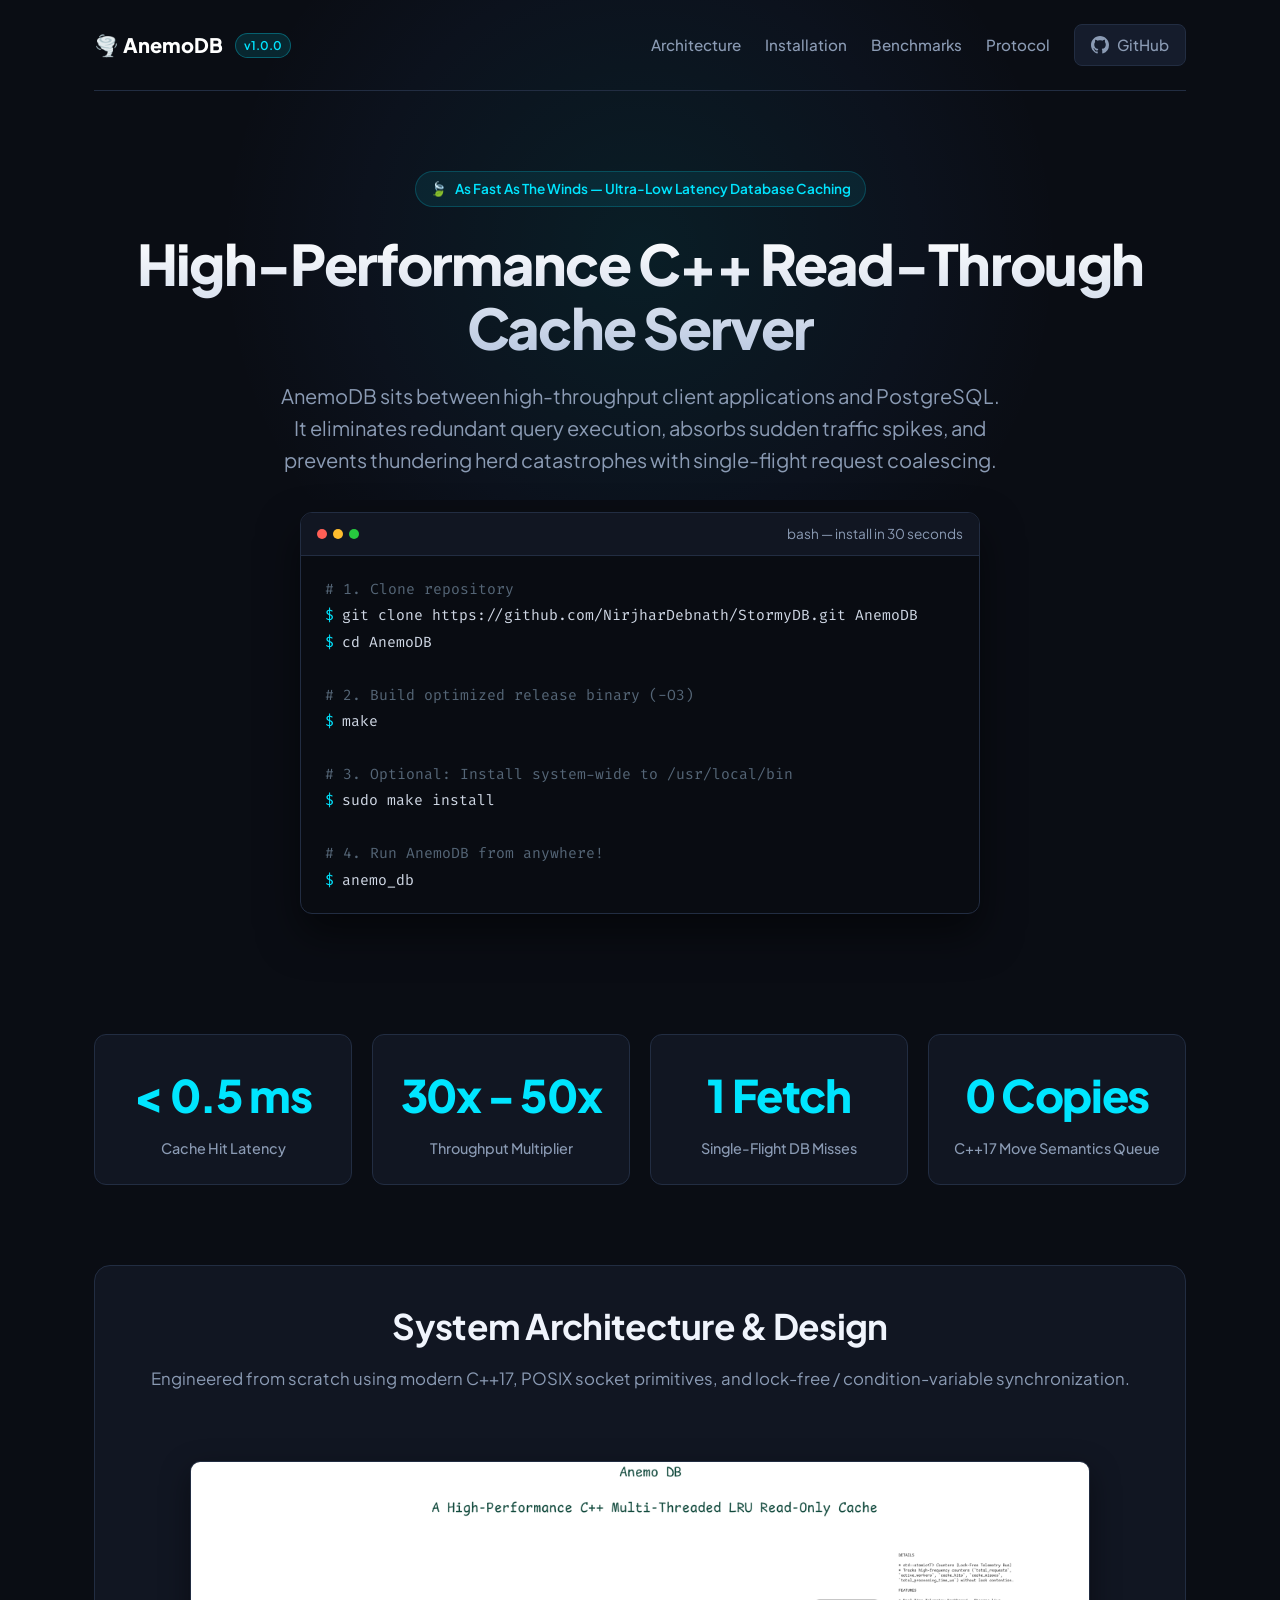
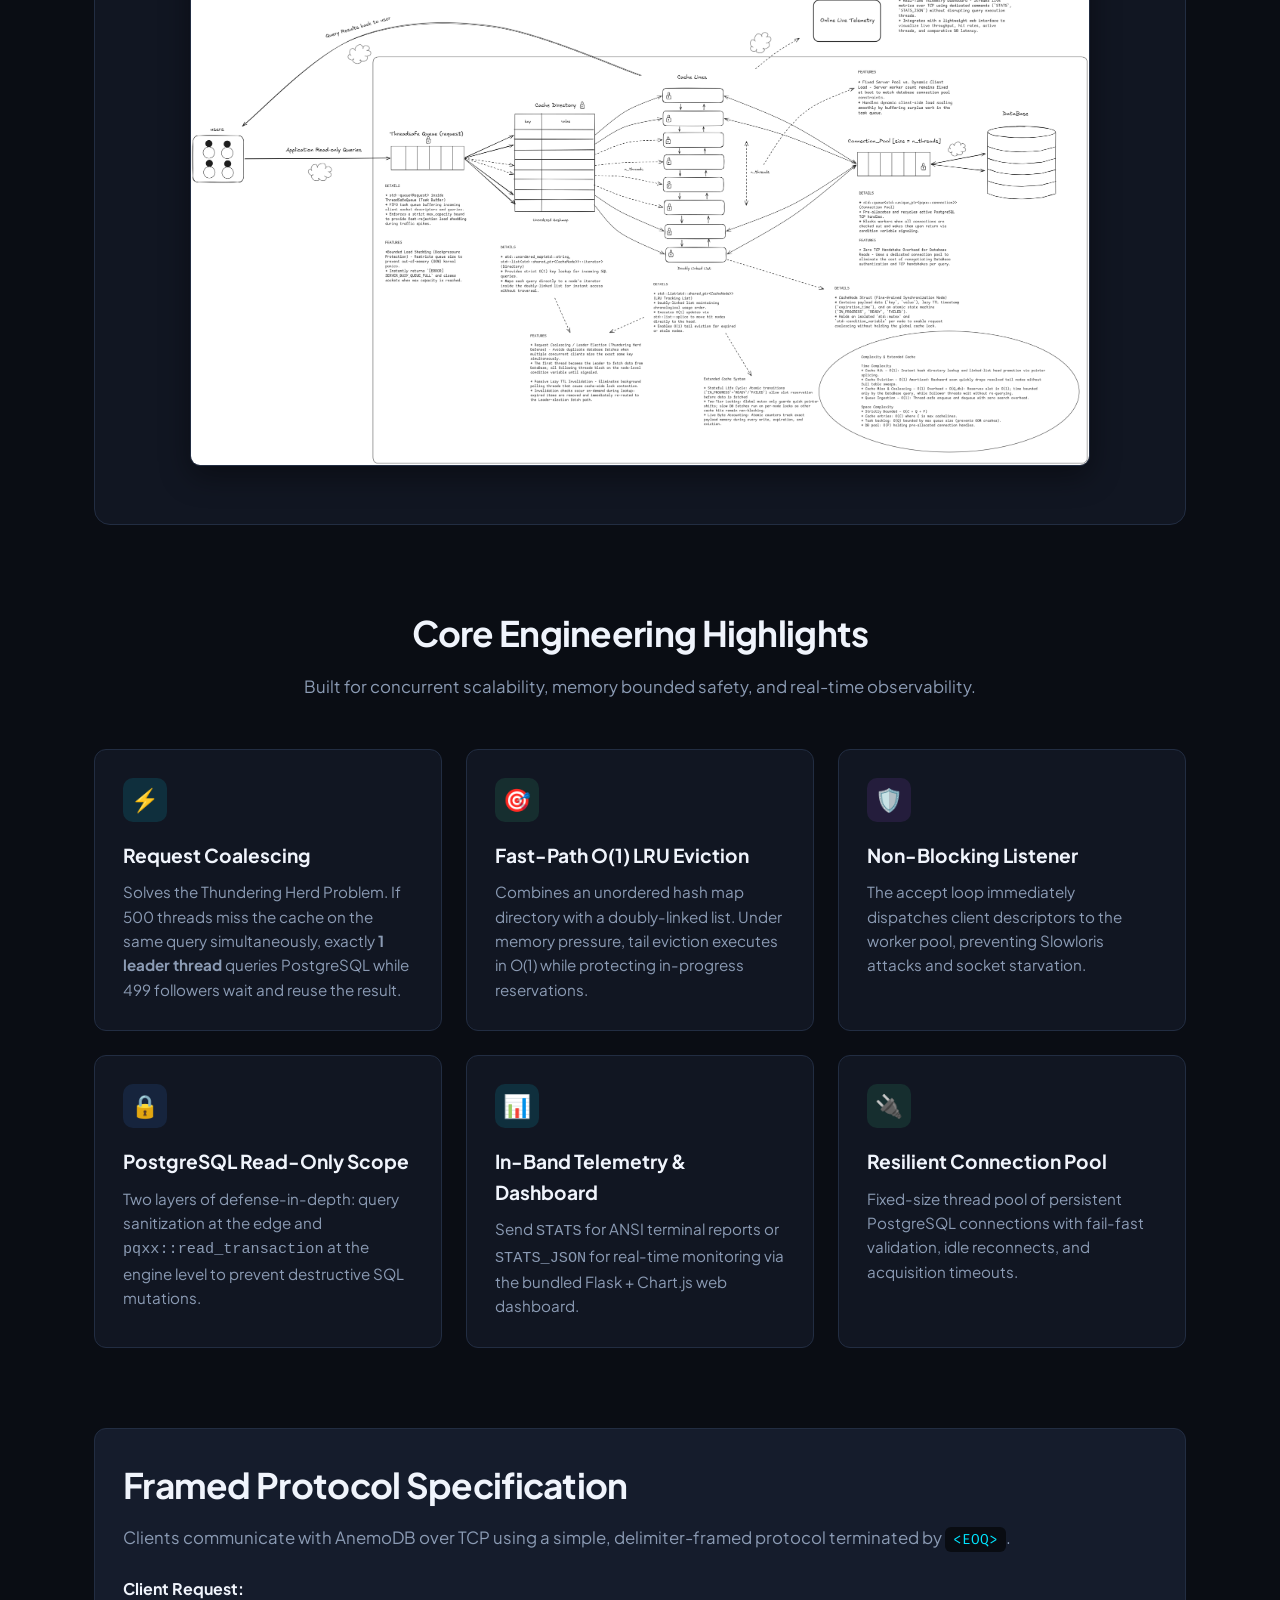
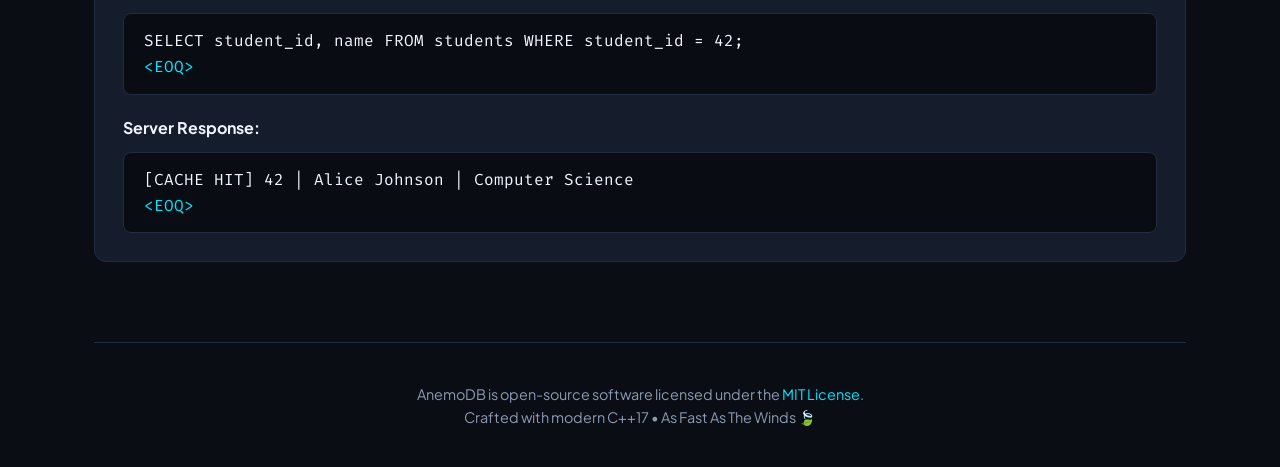
==== docs/index.html @ 26072894 "Add initial documentation for AnemoDB with a complete index.html file" ====
<!DOCTYPE html>
<html lang="en">
<head>
    <meta charset="UTF-8">
    <meta name="viewport" content="width=device-width, initial-scale=1.0">
    <title>AnemoDB • Fast C++ Read-Through Cache Server</title>
    <link rel="icon" href="assets/mondstadt.jpg" type="image/jpeg">
    <link rel="preconnect" href="https://fonts.googleapis.com">
    <link rel="preconnect" href="https://fonts.gstatic.com" crossorigin>
    <link href="https://fonts.googleapis.com/css2?family=Fira+Code:wght@400;600&family=Plus+Jakarta+Sans:wght@400;500;600;700;800&display=swap" rel="stylesheet">
    <style>
        :root {
            --bg-primary: #0a0d14;
            --bg-secondary: #111622;
            --bg-card: #151c2c;
            --border: #222d42;
            --border-hover: #334466;
            --text-main: #f0f4fc;
            --text-muted: #8b9bb4;
            --accent-cyan: #00e5ff;
            --accent-blue: #3d8bfd;
            --accent-green: #39d98a;
            --accent-purple: #a855f7;
            --code-bg: #090c12;
        }

        * {
            margin: 0;
            padding: 0;
            box-sizing: border-box;
        }

        body {
            font-family: 'Plus Jakarta Sans', -apple-system, BlinkMacSystemFont, sans-serif;
            background-color: var(--bg-primary);
            color: var(--text-main);
            line-height: 1.6;
            overflow-x: hidden;
        }

        /* Ambient Glow Background */
        .ambient-glow {
            position: absolute;
            top: 0;
            left: 50%;
            transform: translateX(-50%);
            width: 1000px;
            height: 500px;
            background: radial-gradient(circle, rgba(0, 229, 255, 0.08) 0%, rgba(61, 139, 253, 0.04) 50%, transparent 75%);
            z-index: 0;
            pointer-events: none;
        }

        .container {
            max-width: 1140px;
            margin: 0 auto;
            padding: 0 24px;
            position: relative;
            z-index: 1;
        }

        /* Navigation */
        nav {
            display: flex;
            align-items: center;
            justify-content: space-between;
            padding: 24px 0;
            border-bottom: 1px solid var(--border);
        }

        .logo {
            display: flex;
            align-items: center;
            gap: 12px;
            font-weight: 800;
            font-size: 1.25rem;
            color: #ffffff;
            text-decoration: none;
        }

        .logo-badge {
            font-size: 0.75rem;
            background: rgba(0, 229, 255, 0.12);
            color: var(--accent-cyan);
            border: 1px solid rgba(0, 229, 255, 0.3);
            padding: 2px 8px;
            border-radius: 999px;
            font-weight: 600;
        }

        .nav-links {
            display: flex;
            gap: 24px;
            align-items: center;
        }

        .nav-links a {
            color: var(--text-muted);
            text-decoration: none;
            font-size: 0.95rem;
            font-weight: 500;
            transition: color 0.2s;
        }

        .nav-links a:hover {
            color: var(--text-main);
        }

        .btn-gh {
            display: inline-flex;
            align-items: center;
            gap: 8px;
            background: var(--bg-card);
            color: #ffffff;
            border: 1px solid var(--border);
            padding: 8px 16px;
            border-radius: 8px;
            font-size: 0.9rem;
            font-weight: 600;
            text-decoration: none;
            transition: all 0.2s;
        }

        .btn-gh:hover {
            border-color: var(--accent-cyan);
            background: var(--bg-secondary);
        }

        /* Hero Section */
        .hero {
            padding: 80px 0 60px;
            text-align: center;
        }

        .tagline {
            display: inline-flex;
            align-items: center;
            gap: 8px;
            background: rgba(0, 229, 255, 0.08);
            border: 1px solid rgba(0, 229, 255, 0.2);
            color: var(--accent-cyan);
            padding: 6px 14px;
            border-radius: 999px;
            font-size: 0.85rem;
            font-weight: 600;
            margin-bottom: 24px;
        }

        .hero h1 {
            font-size: 3.5rem;
            font-weight: 800;
            letter-spacing: -0.03em;
            line-height: 1.15;
            margin-bottom: 20px;
            background: linear-gradient(180deg, #ffffff 0%, #b8c7e0 100%);
            -webkit-background-clip: text;
            -webkit-text-fill-color: transparent;
        }

        .hero p {
            font-size: 1.25rem;
            color: var(--text-muted);
            max-width: 720px;
            margin: 0 auto 36px;
        }

        /* Quick Install Terminal Box */
        .install-box {
            max-width: 680px;
            margin: 0 auto 60px;
            background: var(--code-bg);
            border: 1px solid var(--border);
            border-radius: 12px;
            overflow: hidden;
            text-align: left;
            box-shadow: 0 20px 40px rgba(0, 0, 0, 0.5);
        }

        .install-header {
            display: flex;
            align-items: center;
            justify-content: space-between;
            background: var(--bg-secondary);
            padding: 10px 16px;
            border-bottom: 1px solid var(--border);
            font-size: 0.85rem;
            color: var(--text-muted);
        }

        .window-dots {
            display: flex;
            gap: 6px;
        }

        .window-dot {
            width: 10px;
            height: 10px;
            border-radius: 50%;
        }

        .dot-red { background: #ff5f56; }
        .dot-yellow { background: #ffbd2e; }
        .dot-green { background: #27c93f; }

        .install-code {
            padding: 20px 24px;
            font-family: 'Fira Code', monospace;
            font-size: 0.92rem;
            line-height: 1.8;
            color: #d1d9e6;
        }

        .install-code .prompt {
            color: var(--accent-cyan);
            user-select: none;
            margin-right: 8px;
        }

        .install-code .comment {
            color: #556677;
            user-select: none;
        }

        /* Features Section */
        .section-title {
            text-align: center;
            margin-bottom: 48px;
        }

        .section-title h2 {
            font-size: 2.2rem;
            font-weight: 700;
            letter-spacing: -0.02em;
            margin-bottom: 12px;
        }

        .section-title p {
            color: var(--text-muted);
            font-size: 1.05rem;
        }

        .features-grid {
            display: grid;
            grid-template-columns: repeat(auto-fit, minmax(320px, 1fr));
            gap: 24px;
            margin-bottom: 80px;
        }

        .feature-card {
            background: var(--bg-secondary);
            border: 1px solid var(--border);
            border-radius: 12px;
            padding: 28px;
            transition: all 0.25s ease;
        }

        .feature-card:hover {
            border-color: var(--border-hover);
            transform: translateY(-3px);
            box-shadow: 0 12px 24px rgba(0, 0, 0, 0.3);
        }

        .feature-icon {
            width: 44px;
            height: 44px;
            border-radius: 10px;
            display: flex;
            align-items: center;
            justify-content: center;
            font-size: 1.4rem;
            margin-bottom: 18px;
        }

        .icon-cyan { background: rgba(0, 229, 255, 0.12); color: var(--accent-cyan); }
        .icon-green { background: rgba(57, 217, 138, 0.12); color: var(--accent-green); }
        .icon-purple { background: rgba(168, 85, 247, 0.12); color: var(--accent-purple); }
        .icon-blue { background: rgba(61, 139, 253, 0.12); color: var(--accent-blue); }

        .feature-card h3 {
            font-size: 1.2rem;
            font-weight: 700;
            margin-bottom: 10px;
        }

        .feature-card p {
            color: var(--text-muted);
            font-size: 0.95rem;
            line-height: 1.6;
        }

        /* Architecture Section */
        .architecture-box {
            background: var(--bg-secondary);
            border: 1px solid var(--border);
            border-radius: 16px;
            padding: 32px;
            margin-bottom: 80px;
            text-align: center;
        }

        .arch-img {
            width: 100%;
            max-width: 900px;
            border-radius: 10px;
            border: 1px solid var(--border);
            margin: 20px 0;
            box-shadow: 0 10px 30px rgba(0,0,0,0.4);
        }

        /* Benchmark Stats */
        .benchmark-grid {
            display: grid;
            grid-template-columns: repeat(auto-fit, minmax(240px, 1fr));
            gap: 20px;
            margin-bottom: 80px;
        }

        .stat-card {
            background: var(--bg-secondary);
            border: 1px solid var(--border);
            border-radius: 12px;
            padding: 24px;
            text-align: center;
        }

        .stat-value {
            font-size: 2.8rem;
            font-weight: 800;
            color: var(--accent-cyan);
            margin-bottom: 6px;
            letter-spacing: -0.03em;
        }

        .stat-label {
            color: var(--text-muted);
            font-size: 0.9rem;
            font-weight: 500;
        }

        /* Protocol Box */
        .protocol-box {
            background: var(--bg-card);
            border: 1px solid var(--border);
            border-radius: 12px;
            padding: 28px;
            margin-bottom: 80px;
        }

        .code-inline {
            font-family: 'Fira Code', monospace;
            background: var(--code-bg);
            padding: 3px 8px;
            border-radius: 6px;
            color: var(--accent-cyan);
            font-size: 0.9rem;
        }

        /* Footer */
        footer {
            border-top: 1px solid var(--border);
            padding: 40px 0;
            text-align: center;
            color: var(--text-muted);
            font-size: 0.9rem;
        }

        footer a {
            color: var(--accent-cyan);
            text-decoration: none;
        }
    </style>
</head>
<body>
    <div class="ambient-glow"></div>

    <div class="container">
        <!-- Navigation -->
        <nav>
            <a href="#" class="logo">
                🌪️ AnemoDB
                <span class="logo-badge">v1.0.0</span>
            </a>
            <div class="nav-links">
                <a href="#features">Architecture</a>
                <a href="#install">Installation</a>
                <a href="#benchmarks">Benchmarks</a>
                <a href="#protocol">Protocol</a>
                <a href="https://github.com/NirjharDebnath/StormyDB" target="_blank" class="btn-gh">
                    <svg height="18" width="18" viewBox="0 0 16 16" fill="currentColor">
                        <path d="M8 0C3.58 0 0 3.58 0 8c0 3.54 2.29 6.53 5.47 7.59.4.07.55-.17.55-.38 0-.19-.01-.82-.01-1.49-2.01.37-2.53-.49-2.69-.94-.09-.23-.48-.94-.82-1.13-.28-.15-.68-.52-.01-.53.63-.01 1.08.58 1.23.82.72 1.21 1.87.87 2.33.66.07-.52.28-.87.51-1.07-1.78-.2-3.64-.89-3.64-3.95 0-.87.31-1.59.82-2.15-.08-.2-.36-1.02.08-2.12 0 0 .67-.21 2.2.82.64-.18 1.32-.27 2-.27.68 0 1.36.09 2 .27 1.53-1.04 2.2-.82 2.2-.82.44 1.1.16 1.92.08 2.12.51.56.82 1.27.82 2.15 0 3.07-1.87 3.75-3.65 3.95.29.25.54.73.54 1.48 0 1.07-.01 1.93-.01 2.2 0 .21.15.46.55.38A8.013 8.013 0 0016 8c0-4.42-3.58-8-8-8z"/>
                    </svg>
                    GitHub
                </a>
            </div>
        </nav>

        <!-- Hero Section -->
        <section class="hero">
            <div class="tagline">
                <span>🍃</span> As Fast As The Winds — Ultra-Low Latency Database Caching
            </div>
            <h1>High-Performance C++ Read-Through Cache Server</h1>
            <p>
                AnemoDB sits between high-throughput client applications and PostgreSQL. It eliminates redundant query execution, absorbs sudden traffic spikes, and prevents thundering herd catastrophes with single-flight request coalescing.
            </p>

            <!-- Install Terminal -->
            <div class="install-box" id="install">
                <div class="install-header">
                    <div class="window-dots">
                        <div class="window-dot dot-red"></div>
                        <div class="window-dot dot-yellow"></div>
                        <div class="window-dot dot-green"></div>
                    </div>
                    <span>bash — install in 30 seconds</span>
                </div>
                <div class="install-code">
                    <span class="comment"># 1. Clone repository</span><br>
                    <span class="prompt">$</span>git clone https://github.com/NirjharDebnath/StormyDB.git AnemoDB<br>
                    <span class="prompt">$</span>cd AnemoDB<br><br>
                    <span class="comment"># 2. Build optimized release binary (-O3)</span><br>
                    <span class="prompt">$</span>make<br><br>
                    <span class="comment"># 3. Optional: Install system-wide to /usr/local/bin</span><br>
                    <span class="prompt">$</span>sudo make install<br><br>
                    <span class="comment"># 4. Run AnemoDB from anywhere!</span><br>
                    <span class="prompt">$</span>anemo_db
                </div>
            </div>
        </section>

        <!-- Key Metrics -->
        <div class="benchmark-grid" id="benchmarks">
            <div class="stat-card">
                <div class="stat-value">&lt; 0.5 ms</div>
                <div class="stat-label">Cache Hit Latency</div>
            </div>
            <div class="stat-card">
                <div class="stat-value">30x - 50x</div>
                <div class="stat-label">Throughput Multiplier</div>
            </div>
            <div class="stat-card">
                <div class="stat-value">1 Fetch</div>
                <div class="stat-label">Single-Flight DB Misses</div>
            </div>
            <div class="stat-card">
                <div class="stat-value">0 Copies</div>
                <div class="stat-label">C++17 Move Semantics Queue</div>
            </div>
        </div>

        <!-- System Architecture -->
        <section class="architecture-box" id="features">
            <div class="section-title">
                <h2>System Architecture & Design</h2>
                <p>Engineered from scratch using modern C++17, POSIX socket primitives, and lock-free / condition-variable synchronization.</p>
            </div>
            <img src="assets/Anemo-system-design-light.png" alt="Anemo DB Architecture" class="arch-img">
        </section>

        <!-- Features Grid -->
        <div class="section-title">
            <h2>Core Engineering Highlights</h2>
            <p>Built for concurrent scalability, memory bounded safety, and real-time observability.</p>
        </div>

        <div class="features-grid">
            <div class="feature-card">
                <div class="feature-icon icon-cyan">⚡</div>
                <h3>Request Coalescing</h3>
                <p>Solves the Thundering Herd Problem. If 500 threads miss the cache on the same query simultaneously, exactly <strong>1 leader thread</strong> queries PostgreSQL while 499 followers wait and reuse the result.</p>
            </div>

            <div class="feature-card">
                <div class="feature-icon icon-green">🎯</div>
                <h3>Fast-Path O(1) LRU Eviction</h3>
                <p>Combines an unordered hash map directory with a doubly-linked list. Under memory pressure, tail eviction executes in O(1) while protecting in-progress reservations.</p>
            </div>

            <div class="feature-card">
                <div class="feature-icon icon-purple">🛡️</div>
                <h3>Non-Blocking Listener</h3>
                <p>The accept loop immediately dispatches client descriptors to the worker pool, preventing Slowloris attacks and socket starvation.</p>
            </div>

            <div class="feature-card">
                <div class="feature-icon icon-blue">🔒</div>
                <h3>PostgreSQL Read-Only Scope</h3>
                <p>Two layers of defense-in-depth: query sanitization at the edge and <code>pqxx::read_transaction</code> at the engine level to prevent destructive SQL mutations.</p>
            </div>

            <div class="feature-card">
                <div class="feature-icon icon-cyan">📊</div>
                <h3>In-Band Telemetry & Dashboard</h3>
                <p>Send <code>STATS</code> for ANSI terminal reports or <code>STATS_JSON</code> for real-time monitoring via the bundled Flask + Chart.js web dashboard.</p>
            </div>

            <div class="feature-card">
                <div class="feature-icon icon-green">🔌</div>
                <h3>Resilient Connection Pool</h3>
                <p>Fixed-size thread pool of persistent PostgreSQL connections with fail-fast validation, idle reconnects, and acquisition timeouts.</p>
            </div>
        </div>

        <!-- Protocol Specification -->
        <section class="protocol-box" id="protocol">
            <div class="section-title" style="margin-bottom: 24px; text-align: left;">
                <h2>Framed Protocol Specification</h2>
                <p>Clients communicate with AnemoDB over TCP using a simple, delimiter-framed protocol terminated by <span class="code-inline">&lt;EOQ&gt;</span>.</p>
            </div>
            
            <p style="margin-bottom: 12px;"><strong>Client Request:</strong></p>
            <div style="background: var(--code-bg); padding: 14px 20px; border-radius: 8px; font-family: 'Fira Code', monospace; margin-bottom: 20px; border: 1px solid var(--border);">
                SELECT student_id, name FROM students WHERE student_id = 42;<br>
                <span style="color: var(--accent-cyan);">&lt;EOQ&gt;</span>
            </div>

            <p style="margin-bottom: 12px;"><strong>Server Response:</strong></p>
            <div style="background: var(--code-bg); padding: 14px 20px; border-radius: 8px; font-family: 'Fira Code', monospace; border: 1px solid var(--border);">
                [CACHE HIT] 42 | Alice Johnson | Computer Science<br>
                <span style="color: var(--accent-cyan);">&lt;EOQ&gt;</span>
            </div>
        </section>

        <!-- Footer -->
        <footer>
            <p>
                AnemoDB is open-source software licensed under the <a href="https://github.com/NirjharDebnath/StormyDB/blob/main/LICENSE">MIT License</a>.<br>
                Crafted with modern C++17 • As Fast As The Winds 🍃
            </p>
        </footer>
    </div>
</body>
</html>
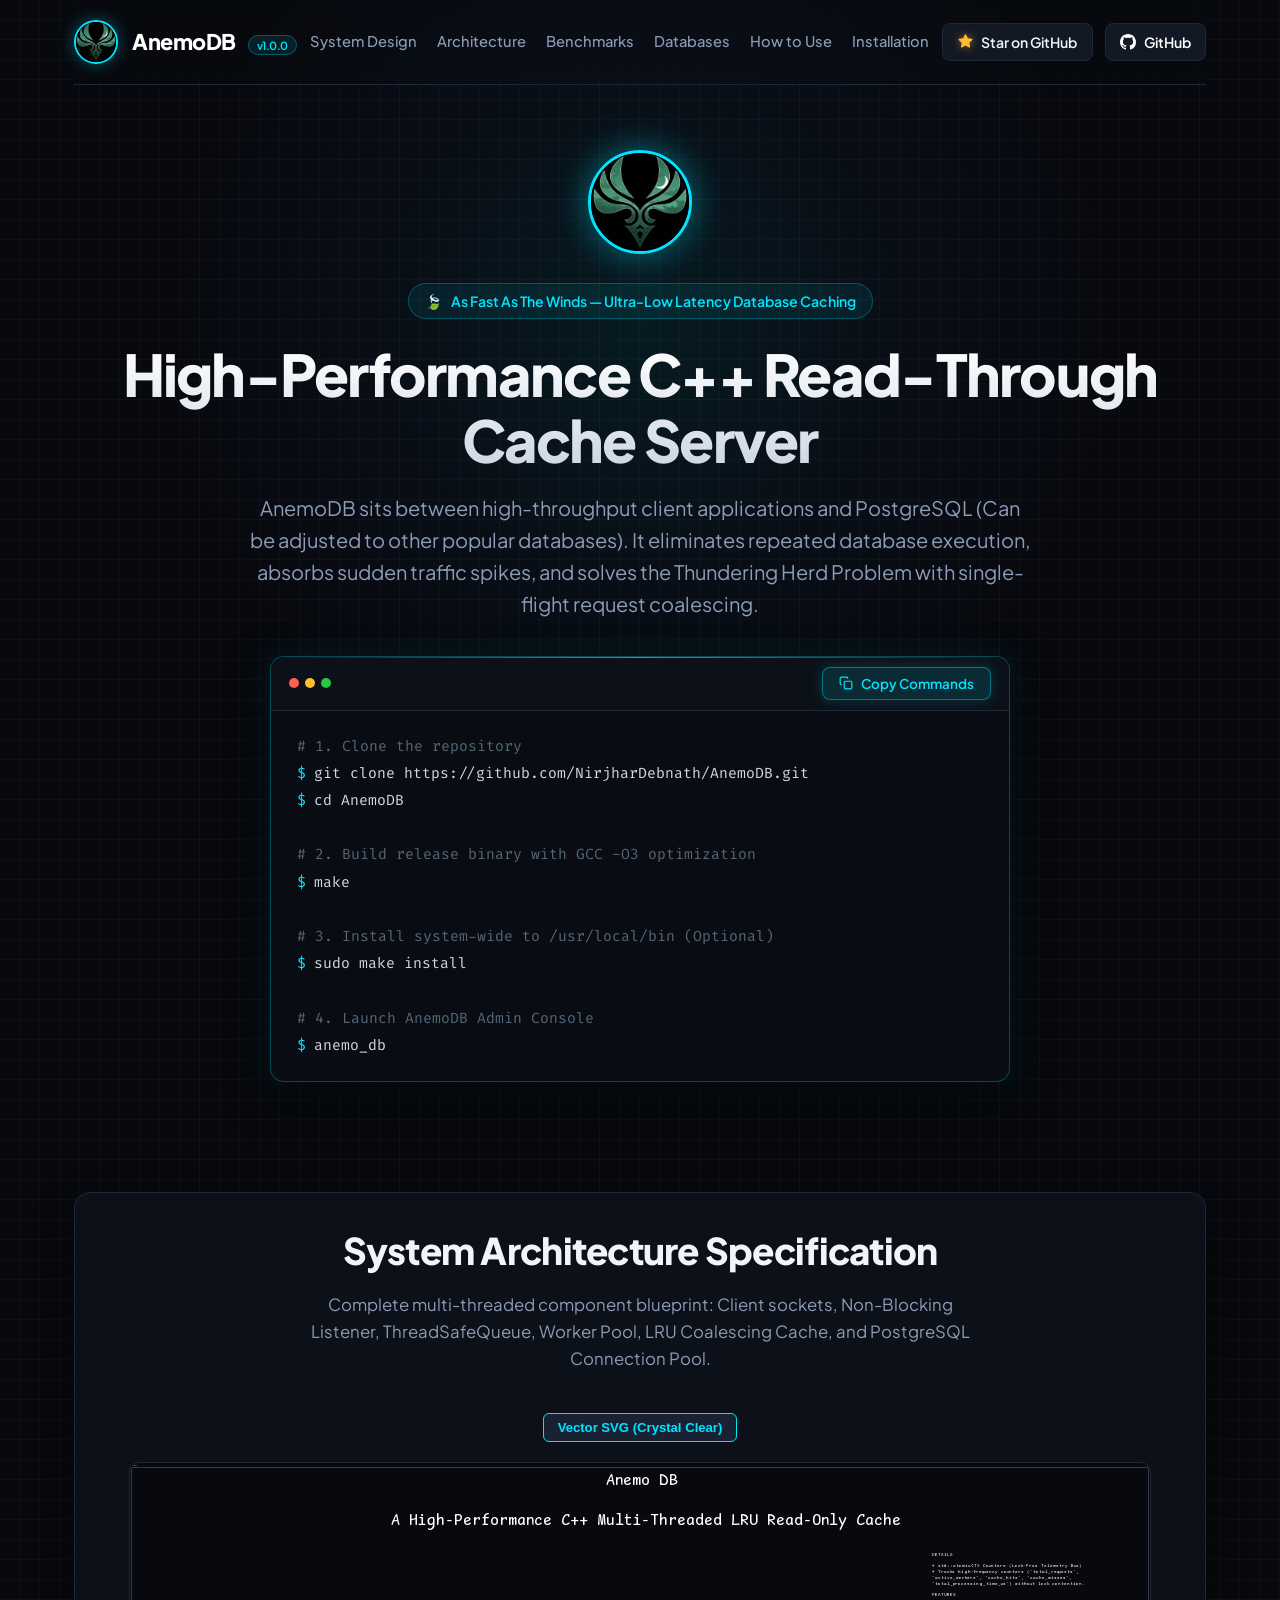
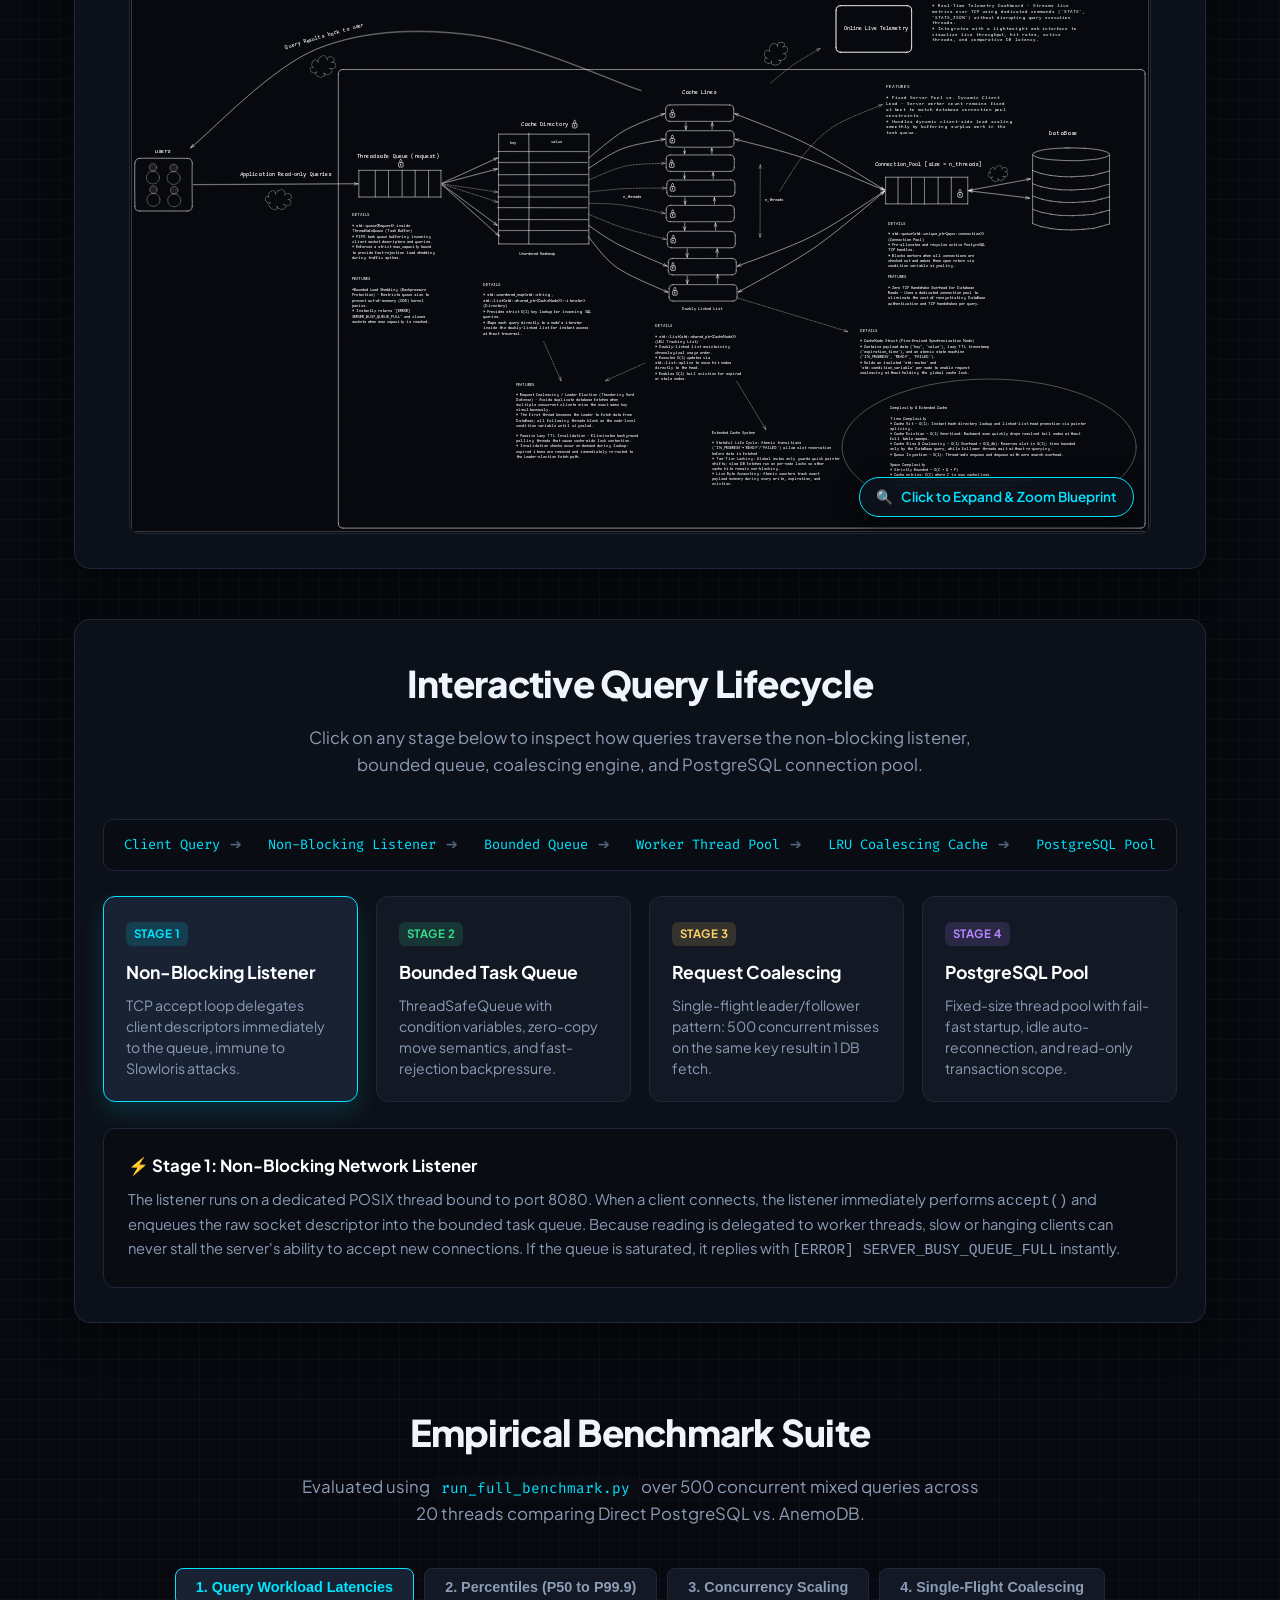
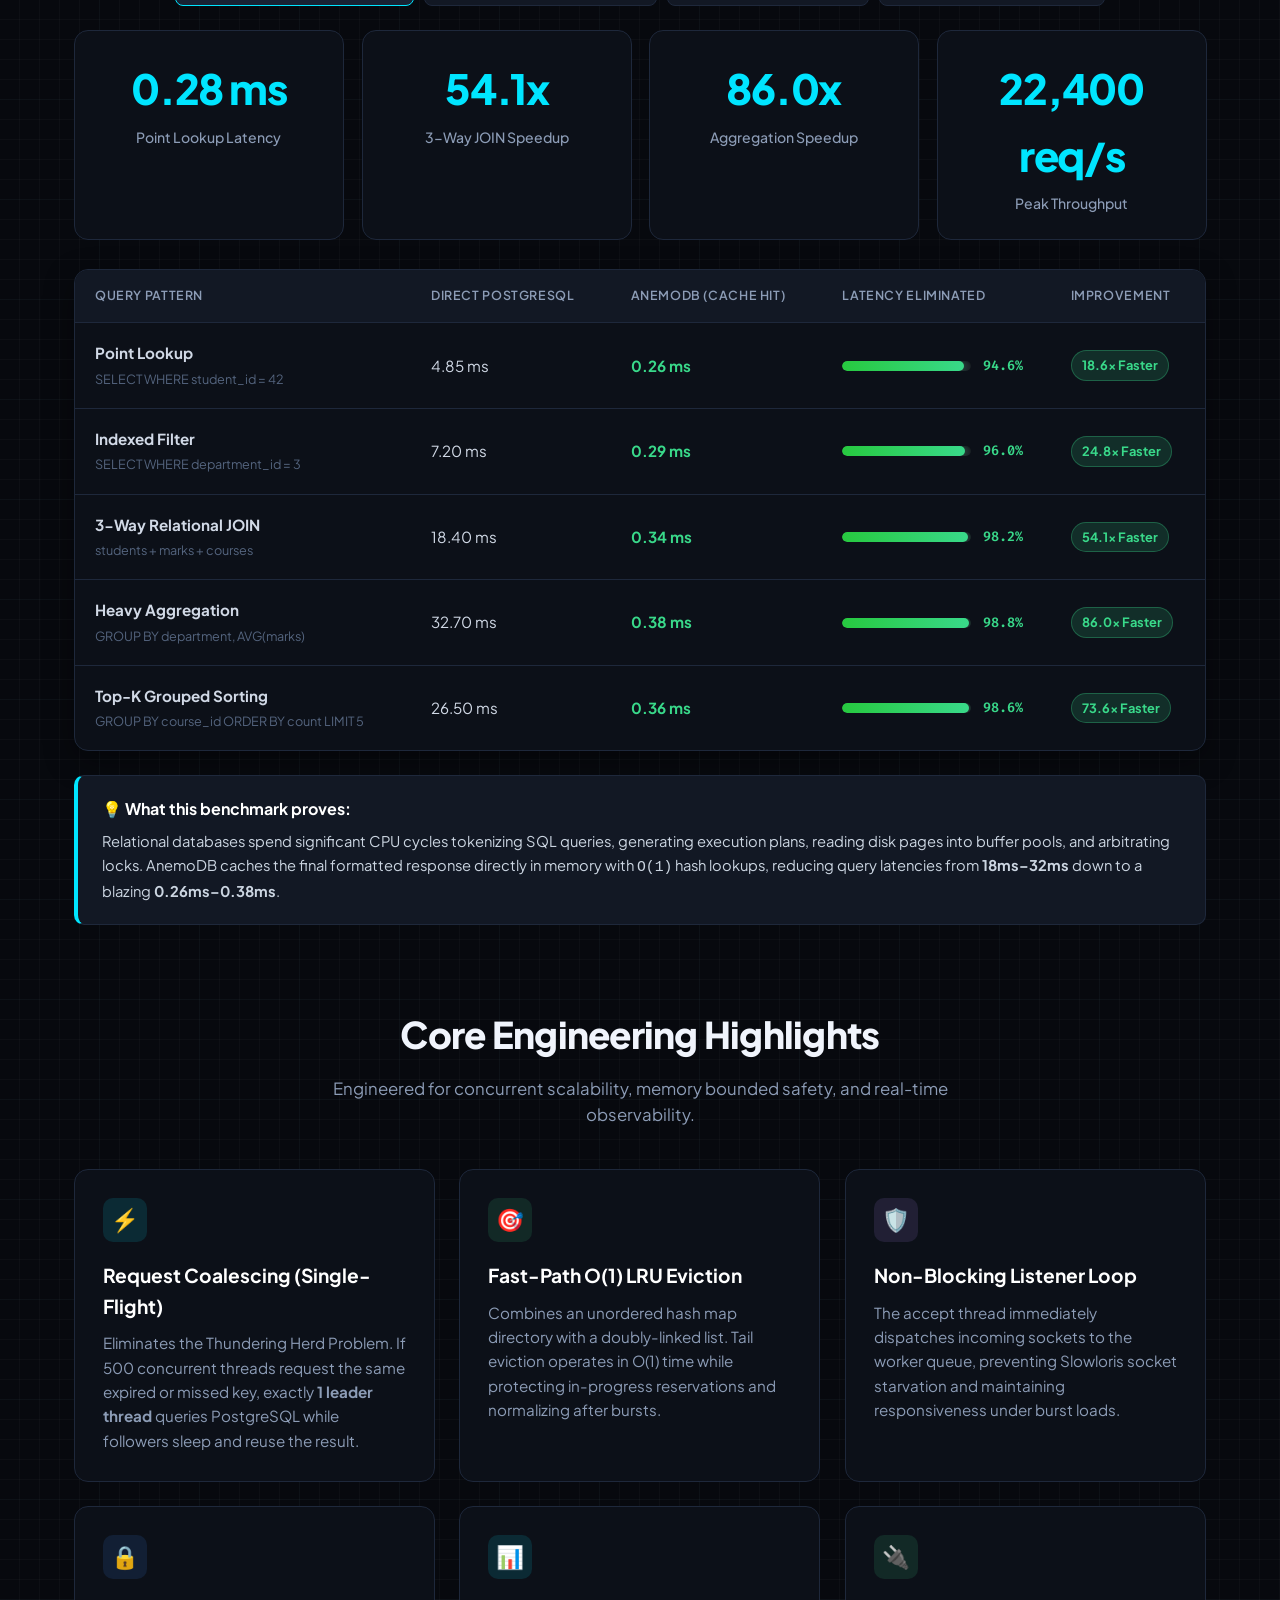
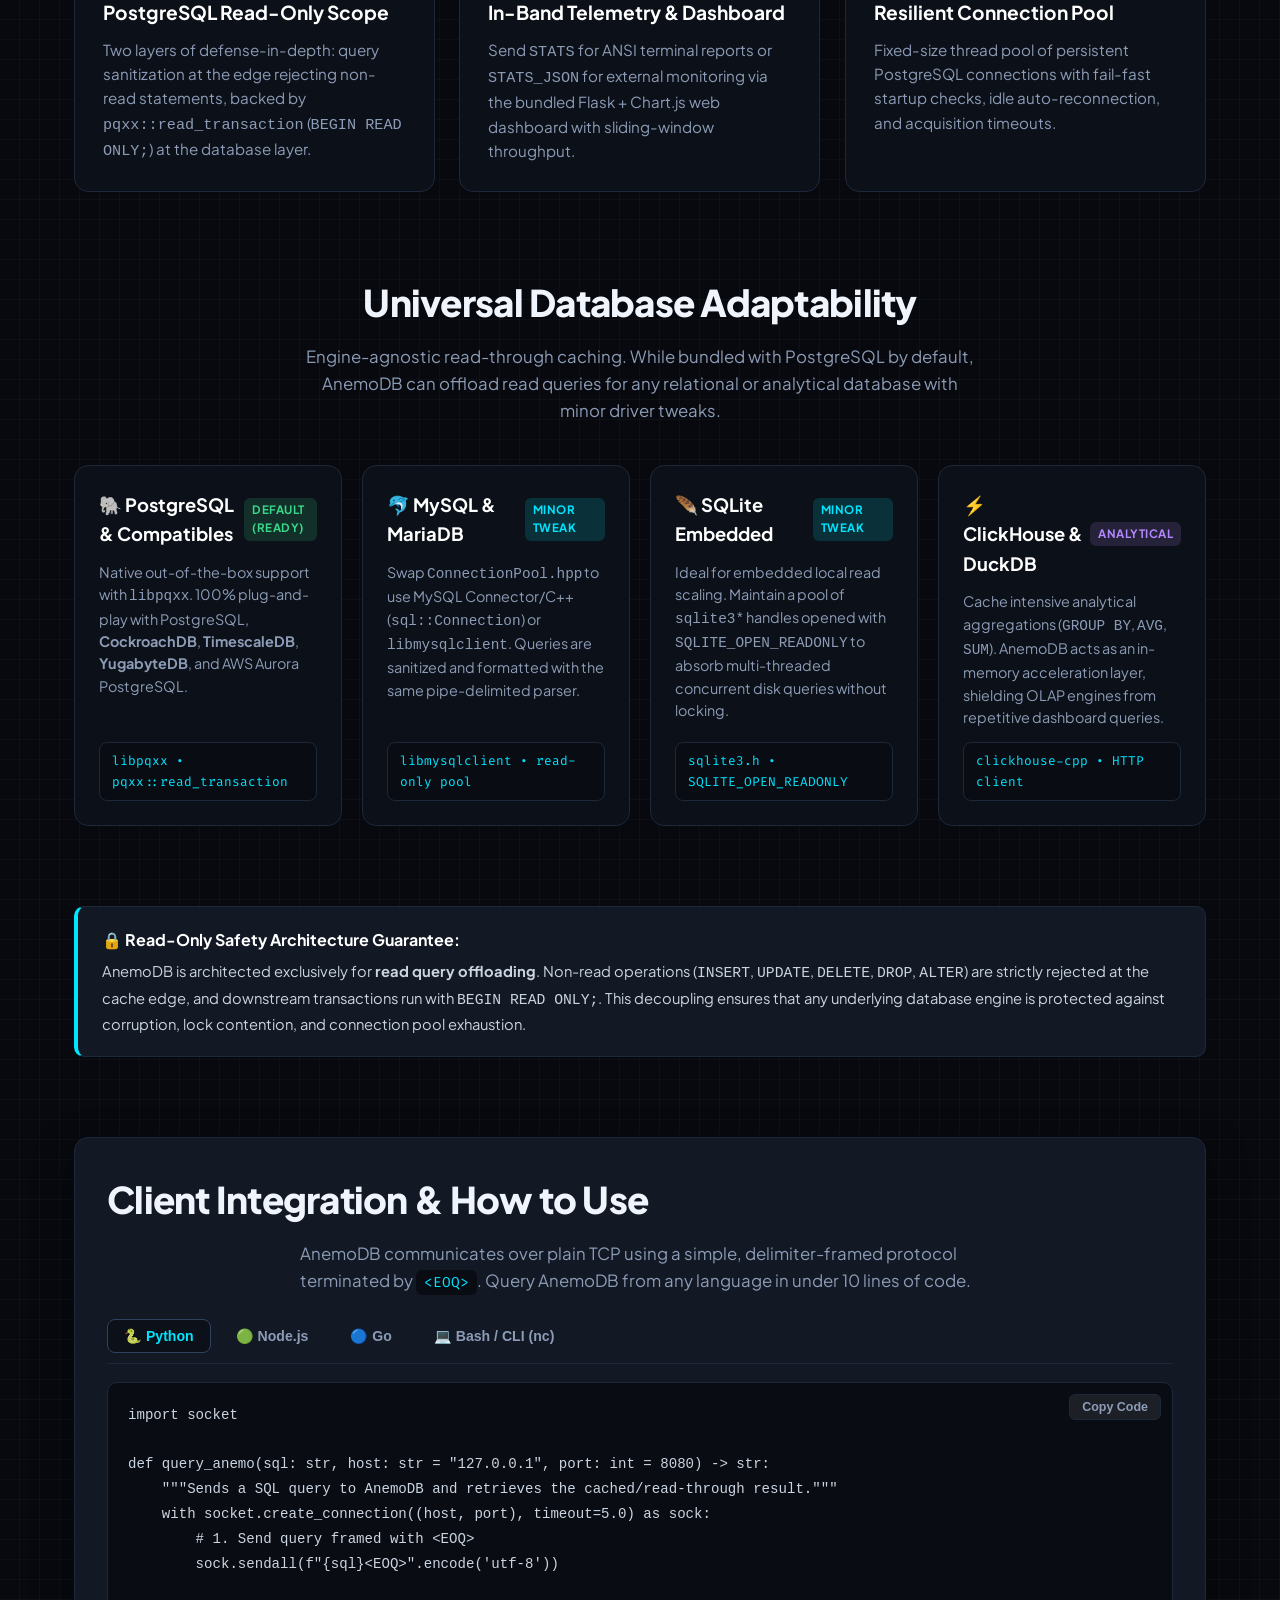
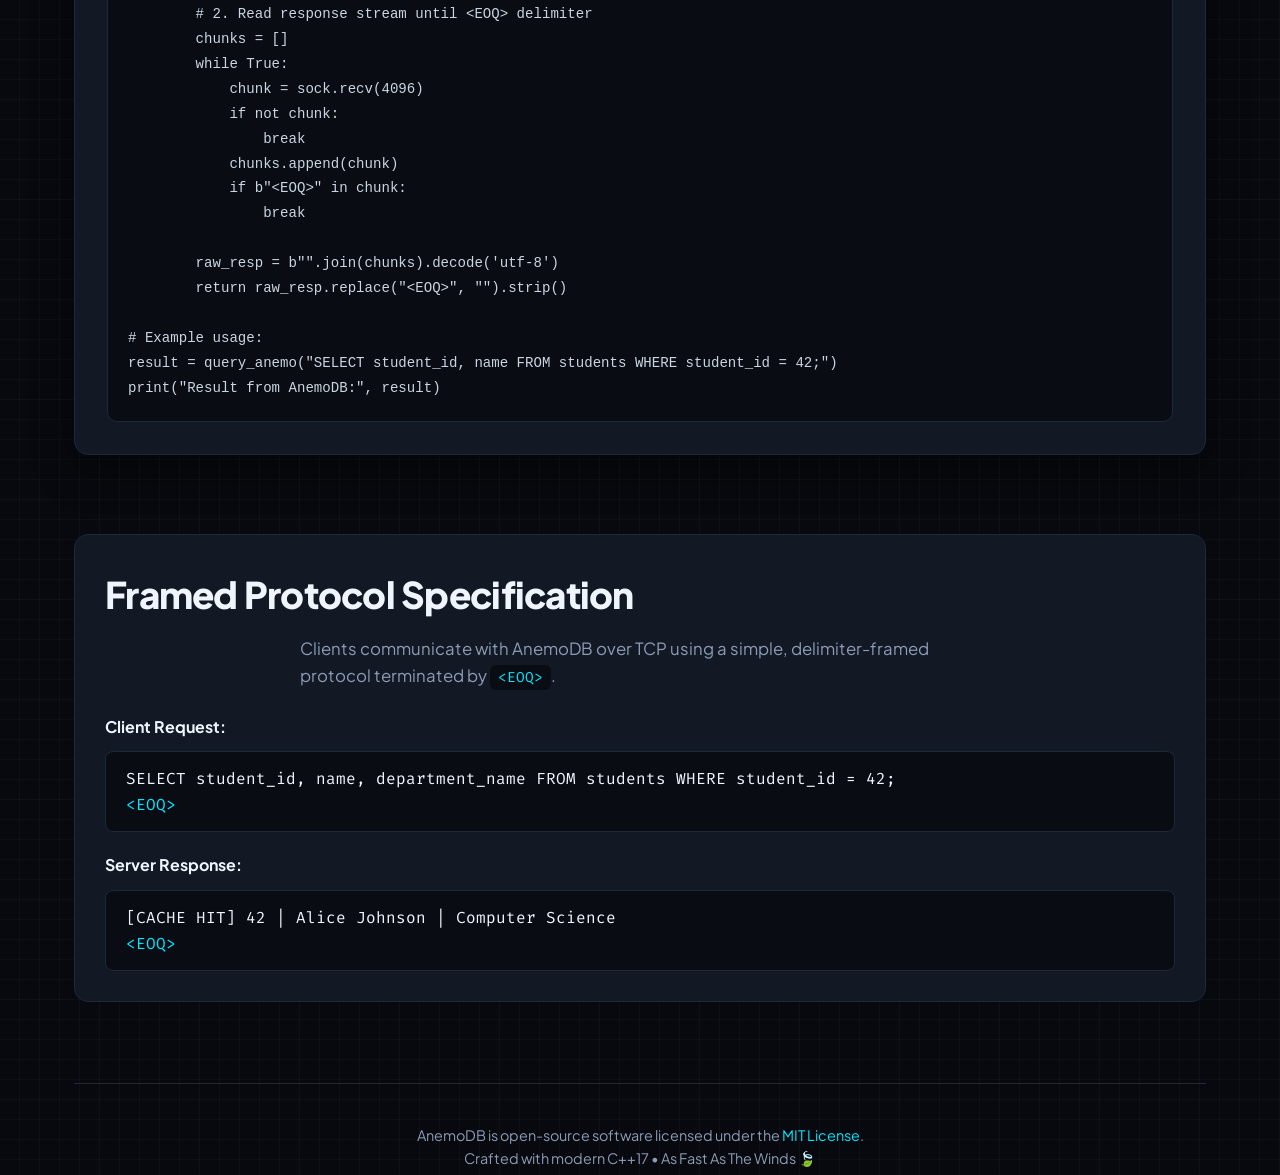
==== commit 80c4491f: "Add interactive client script, styles, and dependencies for AnemoDB documentation - Implemented scri" ====
--- a/docs/index.html
+++ b/docs/index.html
@@ -3,390 +3,43 @@
 <head>
     <meta charset="UTF-8">
     <meta name="viewport" content="width=device-width, initial-scale=1.0">
-    <title>AnemoDB • Fast C++ Read-Through Cache Server</title>
-    <link rel="icon" href="assets/mondstadt.jpg" type="image/jpeg">
+    <title>AnemoDB • High-Performance C++ Read-Through Cache Server</title>
+    <link rel="icon" href="assets/anemo_logo_512.png" type="image/png">
     <link rel="preconnect" href="https://fonts.googleapis.com">
     <link rel="preconnect" href="https://fonts.gstatic.com" crossorigin>
-    <link href="https://fonts.googleapis.com/css2?family=Fira+Code:wght@400;600&family=Plus+Jakarta+Sans:wght@400;500;600;700;800&display=swap" rel="stylesheet">
-    <style>
-        :root {
-            --bg-primary: #0a0d14;
-            --bg-secondary: #111622;
-            --bg-card: #151c2c;
-            --border: #222d42;
-            --border-hover: #334466;
-            --text-main: #f0f4fc;
-            --text-muted: #8b9bb4;
-            --accent-cyan: #00e5ff;
-            --accent-blue: #3d8bfd;
-            --accent-green: #39d98a;
-            --accent-purple: #a855f7;
-            --code-bg: #090c12;
-        }
-
-        * {
-            margin: 0;
-            padding: 0;
-            box-sizing: border-box;
-        }
-
-        body {
-            font-family: 'Plus Jakarta Sans', -apple-system, BlinkMacSystemFont, sans-serif;
-            background-color: var(--bg-primary);
-            color: var(--text-main);
-            line-height: 1.6;
-            overflow-x: hidden;
-        }
-
-        /* Ambient Glow Background */
-        .ambient-glow {
-            position: absolute;
-            top: 0;
-            left: 50%;
-            transform: translateX(-50%);
-            width: 1000px;
-            height: 500px;
-            background: radial-gradient(circle, rgba(0, 229, 255, 0.08) 0%, rgba(61, 139, 253, 0.04) 50%, transparent 75%);
-            z-index: 0;
-            pointer-events: none;
-        }
-
-        .container {
-            max-width: 1140px;
-            margin: 0 auto;
-            padding: 0 24px;
-            position: relative;
-            z-index: 1;
-        }
-
-        /* Navigation */
-        nav {
-            display: flex;
-            align-items: center;
-            justify-content: space-between;
-            padding: 24px 0;
-            border-bottom: 1px solid var(--border);
-        }
-
-        .logo {
-            display: flex;
-            align-items: center;
-            gap: 12px;
-            font-weight: 800;
-            font-size: 1.25rem;
-            color: #ffffff;
-            text-decoration: none;
-        }
-
-        .logo-badge {
-            font-size: 0.75rem;
-            background: rgba(0, 229, 255, 0.12);
-            color: var(--accent-cyan);
-            border: 1px solid rgba(0, 229, 255, 0.3);
-            padding: 2px 8px;
-            border-radius: 999px;
-            font-weight: 600;
-        }
-
-        .nav-links {
-            display: flex;
-            gap: 24px;
-            align-items: center;
-        }
-
-        .nav-links a {
-            color: var(--text-muted);
-            text-decoration: none;
-            font-size: 0.95rem;
-            font-weight: 500;
-            transition: color 0.2s;
-        }
-
-        .nav-links a:hover {
-            color: var(--text-main);
-        }
-
-        .btn-gh {
-            display: inline-flex;
-            align-items: center;
-            gap: 8px;
-            background: var(--bg-card);
-            color: #ffffff;
-            border: 1px solid var(--border);
-            padding: 8px 16px;
-            border-radius: 8px;
-            font-size: 0.9rem;
-            font-weight: 600;
-            text-decoration: none;
-            transition: all 0.2s;
-        }
-
-        .btn-gh:hover {
-            border-color: var(--accent-cyan);
-            background: var(--bg-secondary);
-        }
-
-        /* Hero Section */
-        .hero {
-            padding: 80px 0 60px;
-            text-align: center;
-        }
-
-        .tagline {
-            display: inline-flex;
-            align-items: center;
-            gap: 8px;
-            background: rgba(0, 229, 255, 0.08);
-            border: 1px solid rgba(0, 229, 255, 0.2);
-            color: var(--accent-cyan);
-            padding: 6px 14px;
-            border-radius: 999px;
-            font-size: 0.85rem;
-            font-weight: 600;
-            margin-bottom: 24px;
-        }
-
-        .hero h1 {
-            font-size: 3.5rem;
-            font-weight: 800;
-            letter-spacing: -0.03em;
-            line-height: 1.15;
-            margin-bottom: 20px;
-            background: linear-gradient(180deg, #ffffff 0%, #b8c7e0 100%);
-            -webkit-background-clip: text;
-            -webkit-text-fill-color: transparent;
-        }
-
-        .hero p {
-            font-size: 1.25rem;
-            color: var(--text-muted);
-            max-width: 720px;
-            margin: 0 auto 36px;
-        }
-
-        /* Quick Install Terminal Box */
-        .install-box {
-            max-width: 680px;
-            margin: 0 auto 60px;
-            background: var(--code-bg);
-            border: 1px solid var(--border);
-            border-radius: 12px;
-            overflow: hidden;
-            text-align: left;
-            box-shadow: 0 20px 40px rgba(0, 0, 0, 0.5);
-        }
-
-        .install-header {
-            display: flex;
-            align-items: center;
-            justify-content: space-between;
-            background: var(--bg-secondary);
-            padding: 10px 16px;
-            border-bottom: 1px solid var(--border);
-            font-size: 0.85rem;
-            color: var(--text-muted);
-        }
-
-        .window-dots {
-            display: flex;
-            gap: 6px;
-        }
-
-        .window-dot {
-            width: 10px;
-            height: 10px;
-            border-radius: 50%;
-        }
-
-        .dot-red { background: #ff5f56; }
-        .dot-yellow { background: #ffbd2e; }
-        .dot-green { background: #27c93f; }
-
-        .install-code {
-            padding: 20px 24px;
-            font-family: 'Fira Code', monospace;
-            font-size: 0.92rem;
-            line-height: 1.8;
-            color: #d1d9e6;
-        }
-
-        .install-code .prompt {
-            color: var(--accent-cyan);
-            user-select: none;
-            margin-right: 8px;
-        }
-
-        .install-code .comment {
-            color: #556677;
-            user-select: none;
-        }
-
-        /* Features Section */
-        .section-title {
-            text-align: center;
-            margin-bottom: 48px;
-        }
-
-        .section-title h2 {
-            font-size: 2.2rem;
-            font-weight: 700;
-            letter-spacing: -0.02em;
-            margin-bottom: 12px;
-        }
-
-        .section-title p {
-            color: var(--text-muted);
-            font-size: 1.05rem;
-        }
-
-        .features-grid {
-            display: grid;
-            grid-template-columns: repeat(auto-fit, minmax(320px, 1fr));
-            gap: 24px;
-            margin-bottom: 80px;
-        }
-
-        .feature-card {
-            background: var(--bg-secondary);
-            border: 1px solid var(--border);
-            border-radius: 12px;
-            padding: 28px;
-            transition: all 0.25s ease;
-        }
-
-        .feature-card:hover {
-            border-color: var(--border-hover);
-            transform: translateY(-3px);
-            box-shadow: 0 12px 24px rgba(0, 0, 0, 0.3);
-        }
-
-        .feature-icon {
-            width: 44px;
-            height: 44px;
-            border-radius: 10px;
-            display: flex;
-            align-items: center;
-            justify-content: center;
-            font-size: 1.4rem;
-            margin-bottom: 18px;
-        }
-
-        .icon-cyan { background: rgba(0, 229, 255, 0.12); color: var(--accent-cyan); }
-        .icon-green { background: rgba(57, 217, 138, 0.12); color: var(--accent-green); }
-        .icon-purple { background: rgba(168, 85, 247, 0.12); color: var(--accent-purple); }
-        .icon-blue { background: rgba(61, 139, 253, 0.12); color: var(--accent-blue); }
-
-        .feature-card h3 {
-            font-size: 1.2rem;
-            font-weight: 700;
-            margin-bottom: 10px;
-        }
-
-        .feature-card p {
-            color: var(--text-muted);
-            font-size: 0.95rem;
-            line-height: 1.6;
-        }
-
-        /* Architecture Section */
-        .architecture-box {
-            background: var(--bg-secondary);
-            border: 1px solid var(--border);
-            border-radius: 16px;
-            padding: 32px;
-            margin-bottom: 80px;
-            text-align: center;
-        }
-
-        .arch-img {
-            width: 100%;
-            max-width: 900px;
-            border-radius: 10px;
-            border: 1px solid var(--border);
-            margin: 20px 0;
-            box-shadow: 0 10px 30px rgba(0,0,0,0.4);
-        }
-
-        /* Benchmark Stats */
-        .benchmark-grid {
-            display: grid;
-            grid-template-columns: repeat(auto-fit, minmax(240px, 1fr));
-            gap: 20px;
-            margin-bottom: 80px;
-        }
-
-        .stat-card {
-            background: var(--bg-secondary);
-            border: 1px solid var(--border);
-            border-radius: 12px;
-            padding: 24px;
-            text-align: center;
-        }
-
-        .stat-value {
-            font-size: 2.8rem;
-            font-weight: 800;
-            color: var(--accent-cyan);
-            margin-bottom: 6px;
-            letter-spacing: -0.03em;
-        }
-
-        .stat-label {
-            color: var(--text-muted);
-            font-size: 0.9rem;
-            font-weight: 500;
-        }
-
-        /* Protocol Box */
-        .protocol-box {
-            background: var(--bg-card);
-            border: 1px solid var(--border);
-            border-radius: 12px;
-            padding: 28px;
-            margin-bottom: 80px;
-        }
-
-        .code-inline {
-            font-family: 'Fira Code', monospace;
-            background: var(--code-bg);
-            padding: 3px 8px;
-            border-radius: 6px;
-            color: var(--accent-cyan);
-            font-size: 0.9rem;
-        }
-
-        /* Footer */
-        footer {
-            border-top: 1px solid var(--border);
-            padding: 40px 0;
-            text-align: center;
-            color: var(--text-muted);
-            font-size: 0.9rem;
-        }
-
-        footer a {
-            color: var(--accent-cyan);
-            text-decoration: none;
-        }
-    </style>
+    <link href="https://fonts.googleapis.com/css2?family=Fira+Code:wght@400;500;600&family=Plus+Jakarta+Sans:wght@400;500;600;700;800&display=swap" rel="stylesheet">
+    <link rel="stylesheet" href="style.css">
 </head>
 <body>
     <div class="ambient-glow"></div>
 
     <div class="container">
-        <!-- Navigation -->
+        <!-- ───────── NAVIGATION ───────── -->
         <nav>
-            <a href="#" class="logo">
-                🌪️ AnemoDB
-                <span class="logo-badge">v1.0.0</span>
+            <a href="#" class="logo-wrap">
+                <img src="assets/anemo_logo_512.png" alt="Anemo Logo" class="logo-avatar">
+                <div class="logo-title">
+                    AnemoDB
+                    <span class="logo-badge">v1.0.0</span>
+                </div>
             </a>
             <div class="nav-links">
-                <a href="#features">Architecture</a>
+                <a href="#diagram">System Design</a>
+                <a href="#pipeline">Architecture</a>
+                <a href="#benchmarks">Benchmarks</a>
+                <a href="#adaptability">Databases</a>
+                <a href="#integration">How to Use</a>
                 <a href="#install">Installation</a>
-                <a href="#benchmarks">Benchmarks</a>
-                <a href="#protocol">Protocol</a>
-                <a href="https://github.com/NirjharDebnath/StormyDB" target="_blank" class="btn-gh">
-                    <svg height="18" width="18" viewBox="0 0 16 16" fill="currentColor">
+            </div>
+            <div class="nav-actions">
+                <a href="https://github.com/NirjharDebnath/AnemoDB" target="_blank" class="btn-star" title="Star AnemoDB on GitHub">
+                    <svg class="star-icon" height="15" width="15" viewBox="0 0 16 16" fill="currentColor">
+                        <path d="M8 .25a.75.75 0 0 1 .673.418l1.882 3.815 4.21.612a.75.75 0 0 1 .416 1.279l-3.046 2.97.719 4.192a.75.75 0 0 1-1.088.791L8 12.347l-3.766 1.98a.75.75 0 0 1-1.088-.79l.72-4.194L.818 6.374a.75.75 0 0 1 .416-1.28l4.21-.611L7.327.668A.75.75 0 0 1 8 .25z"/>
+                    </svg>
+                    <span>Star on GitHub</span>
+                </a>
+                <a href="https://github.com/NirjharDebnath/AnemoDB" target="_blank" class="btn-gh">
+                    <svg height="16" width="16" viewBox="0 0 16 16" fill="currentColor">
                         <path d="M8 0C3.58 0 0 3.58 0 8c0 3.54 2.29 6.53 5.47 7.59.4.07.55-.17.55-.38 0-.19-.01-.82-.01-1.49-2.01.37-2.53-.49-2.69-.94-.09-.23-.48-.94-.82-1.13-.28-.15-.68-.52-.01-.53.63-.01 1.08.58 1.23.82.72 1.21 1.87.87 2.33.66.07-.52.28-.87.51-1.07-1.78-.2-3.64-.89-3.64-3.95 0-.87.31-1.59.82-2.15-.08-.2-.36-1.02.08-2.12 0 0 .67-.21 2.2.82.64-.18 1.32-.27 2-.27.68 0 1.36.09 2 .27 1.53-1.04 2.2-.82 2.2-.82.44 1.1.16 1.92.08 2.12.51.56.82 1.27.82 2.15 0 3.07-1.87 3.75-3.65 3.95.29.25.54.73.54 1.48 0 1.07-.01 1.93-.01 2.2 0 .21.15.46.55.38A8.013 8.013 0 0016 8c0-4.42-3.58-8-8-8z"/>
                     </svg>
                     GitHub
@@ -394,17 +47,22 @@
             </div>
         </nav>
 
-        <!-- Hero Section -->
+        <!-- ───────── HERO SECTION ───────── -->
         <section class="hero">
-            <div class="tagline">
-                <span>🍃</span> As Fast As The Winds — Ultra-Low Latency Database Caching
+            <div class="hero-avatar-wrap">
+                <img src="assets/anemo_logo_512.png" alt="Anemo Logo" class="hero-avatar">
+            </div>
+            <div>
+                <div class="tagline">
+                    <span>🍃</span> As Fast As The Winds — Ultra-Low Latency Database Caching
+                </div>
             </div>
             <h1>High-Performance C++ Read-Through Cache Server</h1>
             <p>
-                AnemoDB sits between high-throughput client applications and PostgreSQL. It eliminates redundant query execution, absorbs sudden traffic spikes, and prevents thundering herd catastrophes with single-flight request coalescing.
+                AnemoDB sits between high-throughput client applications and PostgreSQL (Can be adjusted to other popular databases). It eliminates repeated database execution, absorbs sudden traffic spikes, and solves the Thundering Herd Problem with single-flight request coalescing.
             </p>
 
-            <!-- Install Terminal -->
+            <!-- Quick Install Terminal with Copy Button -->
             <div class="install-box" id="install">
                 <div class="install-header">
                     <div class="window-dots">
@@ -412,97 +70,622 @@
                         <div class="window-dot dot-yellow"></div>
                         <div class="window-dot dot-green"></div>
                     </div>
-                    <span>bash — install in 30 seconds</span>
+                    <button class="btn-copy" id="copyInstallBtn" onclick="copyInstallCommand()" title="Copy all commands to clipboard">
+                        <svg width="14" height="14" viewBox="0 0 24 24" fill="none" stroke="currentColor" stroke-width="2">
+                            <rect x="9" y="9" width="13" height="13" rx="2" ry="2"></rect>
+                            <path d="M5 15H4a2 2 0 0 1-2-2V4a2 2 0 0 1 2-2h9a2 2 0 0 1 2 2v1"></path>
+                        </svg>
+                        <span id="copyBtnText">Copy Commands</span>
+                    </button>
                 </div>
                 <div class="install-code">
-                    <span class="comment"># 1. Clone repository</span><br>
-                    <span class="prompt">$</span>git clone https://github.com/NirjharDebnath/StormyDB.git AnemoDB<br>
+                    <span class="comment"># 1. Clone the repository</span><br>
+                    <span class="prompt">$</span>git clone https://github.com/NirjharDebnath/AnemoDB.git<br>
                     <span class="prompt">$</span>cd AnemoDB<br><br>
-                    <span class="comment"># 2. Build optimized release binary (-O3)</span><br>
+                    <span class="comment"># 2. Build release binary with GCC -O3 optimization</span><br>
                     <span class="prompt">$</span>make<br><br>
-                    <span class="comment"># 3. Optional: Install system-wide to /usr/local/bin</span><br>
+                    <span class="comment"># 3. Install system-wide to /usr/local/bin (Optional)</span><br>
                     <span class="prompt">$</span>sudo make install<br><br>
-                    <span class="comment"># 4. Run AnemoDB from anywhere!</span><br>
+                    <span class="comment"># 4. Launch AnemoDB Admin Console</span><br>
                     <span class="prompt">$</span>anemo_db
                 </div>
             </div>
         </section>
 
-        <!-- Key Metrics -->
-        <div class="benchmark-grid" id="benchmarks">
-            <div class="stat-card">
-                <div class="stat-value">&lt; 0.5 ms</div>
-                <div class="stat-label">Cache Hit Latency</div>
-            </div>
-            <div class="stat-card">
-                <div class="stat-value">30x - 50x</div>
-                <div class="stat-label">Throughput Multiplier</div>
-            </div>
-            <div class="stat-card">
-                <div class="stat-value">1 Fetch</div>
-                <div class="stat-label">Single-Flight DB Misses</div>
-            </div>
-            <div class="stat-card">
-                <div class="stat-value">0 Copies</div>
-                <div class="stat-label">C++17 Move Semantics Queue</div>
-            </div>
+        <!-- ───────── SYSTEM DESIGN DIAGRAM ───────── -->
+        <section class="arch-diagram-wrapper reveal-on-scroll" id="diagram">
+            <div class="section-title">
+                <h2>System Architecture Specification</h2>
+                <p>Complete multi-threaded component blueprint: Client sockets, Non-Blocking Listener, ThreadSafeQueue, Worker Pool, LRU Coalescing Cache, and PostgreSQL Connection Pool.</p>
+            </div>
+
+            <div class="diagram-switch-bar">
+                <button class="btn-diagram-type active" id="btnSvg" onclick="switchDiagramFormat('svg')">Vector SVG (Crystal Clear)</button>
+                <!-- <button class="btn-diagram-type" id="btnPng" onclick="switchDiagramFormat('png')">High-Res PNG</button> -->
+            </div>
+
+            <div class="arch-preview-container reveal-on-scroll" onclick="openLightbox()">
+                <img src="assets/Anemo-system-design.svg" alt="AnemoDB Architecture Diagram" class="arch-diagram-img" id="previewDiagramImg">
+                <div class="zoom-badge">
+                    <span>🔍</span> Click to Expand & Zoom Blueprint
+                </div>
+            </div>
+        </section>
+
+        <!-- ───────── INTERACTIVE PIPELINE FLOW ───────── -->
+        <section class="arch-interactive-container reveal-on-scroll" id="pipeline">
+            <div class="section-title">
+                <h2>Interactive Query Lifecycle</h2>
+                <p>Click on any stage below to inspect how queries traverse the non-blocking listener, bounded queue, coalescing engine, and PostgreSQL connection pool.</p>
+            </div>
+
+            <!-- Flow Banner -->
+            <div class="flow-banner reveal-on-scroll">
+                <div class="flow-step"><span>Client Query</span> <span class="flow-arrow">➔</span></div>
+                <div class="flow-step"><span>Non-Blocking Listener</span> <span class="flow-arrow">➔</span></div>
+                <div class="flow-step"><span>Bounded Queue</span> <span class="flow-arrow">➔</span></div>
+                <div class="flow-step"><span>Worker Thread Pool</span> <span class="flow-arrow">➔</span></div>
+                <div class="flow-step"><span>LRU Coalescing Cache</span> <span class="flow-arrow">➔</span></div>
+                <div class="flow-step"><span>PostgreSQL Pool</span></div>
+            </div>
+
+            <!-- Interactive Stage Grid -->
+            <div class="arch-flow-grid">
+                <div class="arch-node active reveal-on-scroll" onclick="inspectStage(0)">
+                    <span class="arch-node-badge badge-cyan">Stage 1</span>
+                    <h4>Non-Blocking Listener</h4>
+                    <p>TCP accept loop delegates client descriptors immediately to the queue, immune to Slowloris attacks.</p>
+                </div>
+                <div class="arch-node reveal-on-scroll" onclick="inspectStage(1)">
+                    <span class="arch-node-badge badge-green">Stage 2</span>
+                    <h4>Bounded Task Queue</h4>
+                    <p>ThreadSafeQueue with condition variables, zero-copy move semantics, and fast-rejection backpressure.</p>
+                </div>
+                <div class="arch-node reveal-on-scroll" onclick="inspectStage(2)">
+                    <span class="arch-node-badge badge-yellow">Stage 3</span>
+                    <h4>Request Coalescing</h4>
+                    <p>Single-flight leader/follower pattern: 500 concurrent misses on the same key result in 1 DB fetch.</p>
+                </div>
+                <div class="arch-node reveal-on-scroll" onclick="inspectStage(3)">
+                    <span class="arch-node-badge badge-purple">Stage 4</span>
+                    <h4>PostgreSQL Pool</h4>
+                    <p>Fixed-size thread pool with fail-fast startup, idle auto-reconnection, and read-only transaction scope.</p>
+                </div>
+            </div>
+
+            <!-- Inspector Panel -->
+            <div class="inspector-box reveal-on-scroll" id="inspectorBox">
+                <div class="inspector-title" id="inspectorTitle">⚡ Stage 1: Non-Blocking Network Listener</div>
+                <div class="inspector-desc" id="inspectorDesc">
+                    The listener runs on a dedicated POSIX thread bound to port 8080. When a client connects, the listener immediately performs <code>accept()</code> and enqueues the raw socket descriptor into the bounded task queue. Because reading is delegated to worker threads, slow or hanging clients can never stall the server's ability to accept new connections. If the queue is saturated, it replies with <code>[ERROR] SERVER_BUSY_QUEUE_FULL</code> instantly.
+                </div>
+            </div>
+        </section>
+
+        <!-- ───────── COMPREHENSIVE BENCHMARK SUITE ───────── -->
+        <section class="benchmark-section" id="benchmarks">
+            <div class="section-title">
+                <h2>Empirical Benchmark Suite</h2>
+                <p>Evaluated using <code class="code-inline">run_full_benchmark.py</code> over 500 concurrent mixed queries across 20 threads comparing Direct PostgreSQL vs. AnemoDB.</p>
+            </div>
+
+            <!-- Benchmark Tabs Navigation -->
+            <div class="bench-tabs-nav">
+                <button class="bench-tab-btn active" onclick="switchBenchTab(0)">1. Query Workload Latencies</button>
+                <button class="bench-tab-btn" onclick="switchBenchTab(1)">2. Percentiles (P50 to P99.9)</button>
+                <button class="bench-tab-btn" onclick="switchBenchTab(2)">3. Concurrency Scaling</button>
+                <button class="bench-tab-btn" onclick="switchBenchTab(3)">4. Single-Flight Coalescing</button>
+            </div>
+
+            <!-- Tab 1: Workload Comparison -->
+            <div class="bench-tab-pane active" id="benchPane0">
+                <div class="metrics-cards-grid">
+                    <div class="metric-card reveal-on-scroll">
+                        <div class="metric-val" data-counter="0.28" data-decimals="2" data-suffix=" ms">0.00 ms</div>
+                        <div class="metric-sub">Point Lookup Latency</div>
+                    </div>
+                    <div class="metric-card reveal-on-scroll">
+                        <div class="metric-val" data-counter="54.1" data-decimals="1" data-suffix="x">0.0x</div>
+                        <div class="metric-sub">3-Way JOIN Speedup</div>
+                    </div>
+                    <div class="metric-card reveal-on-scroll">
+                        <div class="metric-val" data-counter="86.0" data-decimals="1" data-suffix="x">0.0x</div>
+                        <div class="metric-sub">Aggregation Speedup</div>
+                    </div>
+                    <div class="metric-card reveal-on-scroll">
+                        <div class="metric-val" data-counter="22400" data-decimals="0" data-separator="," data-suffix=" req/s">0 req/s</div>
+                        <div class="metric-sub">Peak Throughput</div>
+                    </div>
+                </div>
+
+                <div class="comparison-table-wrap">
+                    <table>
+                        <thead>
+                            <tr>
+                                <th>Query Pattern</th>
+                                <th>Direct PostgreSQL</th>
+                                <th>AnemoDB (Cache Hit)</th>
+                                <th>Latency Eliminated</th>
+                                <th>Improvement</th>
+                            </tr>
+                        </thead>
+                        <tbody>
+                            <tr>
+                                <td><strong>Point Lookup</strong><br><small style="color: var(--text-dim);">SELECT WHERE student_id = 42</small></td>
+                                <td>4.85 ms</td>
+                                <td><strong style="color: var(--accent-green);">0.26 ms</strong></td>
+                                <td>
+                                    <div class="latency-meter-wrap">
+                                        <div class="latency-bar">
+                                            <div class="latency-fill" data-width="94.6%"></div>
+                                        </div>
+                                        <span class="meter-pct" data-counter="94.6" data-decimals="1" data-suffix="%">0.0%</span>
+                                    </div>
+                                </td>
+                                <td><span class="badge-pill pill-speedup" data-counter="18.6" data-decimals="1" data-suffix="x Faster">18.6x Faster</span></td>
+                            </tr>
+                            <tr>
+                                <td><strong>Indexed Filter</strong><br><small style="color: var(--text-dim);">SELECT WHERE department_id = 3</small></td>
+                                <td>7.20 ms</td>
+                                <td><strong style="color: var(--accent-green);">0.29 ms</strong></td>
+                                <td>
+                                    <div class="latency-meter-wrap">
+                                        <div class="latency-bar">
+                                            <div class="latency-fill" data-width="96.0%"></div>
+                                        </div>
+                                        <span class="meter-pct" data-counter="96.0" data-decimals="1" data-suffix="%">0.0%</span>
+                                    </div>
+                                </td>
+                                <td><span class="badge-pill pill-speedup" data-counter="24.8" data-decimals="1" data-suffix="x Faster">24.8x Faster</span></td>
+                            </tr>
+                            <tr>
+                                <td><strong>3-Way Relational JOIN</strong><br><small style="color: var(--text-dim);">students + marks + courses</small></td>
+                                <td>18.40 ms</td>
+                                <td><strong style="color: var(--accent-green);">0.34 ms</strong></td>
+                                <td>
+                                    <div class="latency-meter-wrap">
+                                        <div class="latency-bar">
+                                            <div class="latency-fill" data-width="98.2%"></div>
+                                        </div>
+                                        <span class="meter-pct" data-counter="98.2" data-decimals="1" data-suffix="%">0.0%</span>
+                                    </div>
+                                </td>
+                                <td><span class="badge-pill pill-speedup" data-counter="54.1" data-decimals="1" data-suffix="x Faster">54.1x Faster</span></td>
+                            </tr>
+                            <tr>
+                                <td><strong>Heavy Aggregation</strong><br><small style="color: var(--text-dim);">GROUP BY department, AVG(marks)</small></td>
+                                <td>32.70 ms</td>
+                                <td><strong style="color: var(--accent-green);">0.38 ms</strong></td>
+                                <td>
+                                    <div class="latency-meter-wrap">
+                                        <div class="latency-bar">
+                                            <div class="latency-fill" data-width="98.8%"></div>
+                                        </div>
+                                        <span class="meter-pct" data-counter="98.8" data-decimals="1" data-suffix="%">0.0%</span>
+                                    </div>
+                                </td>
+                                <td><span class="badge-pill pill-speedup" data-counter="86.0" data-decimals="1" data-suffix="x Faster">86.0x Faster</span></td>
+                            </tr>
+                            <tr>
+                                <td><strong>Top-K Grouped Sorting</strong><br><small style="color: var(--text-dim);">GROUP BY course_id ORDER BY count LIMIT 5</small></td>
+                                <td>26.50 ms</td>
+                                <td><strong style="color: var(--accent-green);">0.36 ms</strong></td>
+                                <td>
+                                    <div class="latency-meter-wrap">
+                                        <div class="latency-bar">
+                                            <div class="latency-fill" data-width="98.6%"></div>
+                                        </div>
+                                        <span class="meter-pct" data-counter="98.6" data-decimals="1" data-suffix="%">0.0%</span>
+                                    </div>
+                                </td>
+                                <td><span class="badge-pill pill-speedup" data-counter="73.6" data-decimals="1" data-suffix="x Faster">73.6x Faster</span></td>
+                            </tr>
+                        </tbody>
+                    </table>
+                </div>
+
+                <div class="bench-explanation-card">
+                    <h4>💡 What this benchmark proves:</h4>
+                    Relational databases spend significant CPU cycles tokenizing SQL queries, generating execution plans, reading disk pages into buffer pools, and arbitrating locks. AnemoDB caches the final formatted response directly in memory with <code>O(1)</code> hash lookups, reducing query latencies from <strong>18ms–32ms</strong> down to a blazing <strong>0.26ms–0.38ms</strong>.
+                </div>
+            </div>
+
+            <!-- Tab 2: Tail Latencies (Percentiles) -->
+            <div class="bench-tab-pane" id="benchPane1">
+                <div class="comparison-table-wrap">
+                    <table>
+                        <thead>
+                            <tr>
+                                <th>Percentile Metric</th>
+                                <th>Direct PostgreSQL (ms)</th>
+                                <th>AnemoDB Cold Miss (ms)</th>
+                                <th>AnemoDB Warm Cache (ms)</th>
+                                <th>Latency Reduction (Time Saved)</th>
+                            </tr>
+                        </thead>
+                        <tbody>
+                            <tr>
+                                <td><strong>P50 (Median)</strong></td>
+                                <td>14.20 ms</td>
+                                <td>13.80 ms</td>
+                                <td><strong style="color: var(--accent-green);" data-counter="0.28" data-decimals="2" data-suffix=" ms">0.00 ms</strong></td>
+                                <td><span class="badge-pill pill-speedup"><span data-counter="13.92" data-decimals="2" data-suffix=" ms saved">0.00 ms saved</span> (<strong style="color: #ffffff;" data-counter="98.0" data-decimals="1" data-suffix="%">0.0%</strong> faster)</span></td>
+                            </tr>
+                            <tr>
+                                <td><strong>P90</strong></td>
+                                <td>22.50 ms</td>
+                                <td>15.10 ms</td>
+                                <td><strong style="color: var(--accent-green);" data-counter="0.42" data-decimals="2" data-suffix=" ms">0.00 ms</strong></td>
+                                <td><span class="badge-pill pill-speedup"><span data-counter="22.08" data-decimals="2" data-suffix=" ms saved">0.00 ms saved</span> (<strong style="color: #ffffff;" data-counter="98.1" data-decimals="1" data-suffix="%">0.0%</strong> faster)</span></td>
+                            </tr>
+                            <tr>
+                                <td><strong>P95</strong></td>
+                                <td>28.40 ms</td>
+                                <td>16.80 ms</td>
+                                <td><strong style="color: var(--accent-green);" data-counter="0.48" data-decimals="2" data-suffix=" ms">0.00 ms</strong></td>
+                                <td><span class="badge-pill pill-speedup"><span data-counter="27.92" data-decimals="2" data-suffix=" ms saved">0.00 ms saved</span> (<strong style="color: #ffffff;" data-counter="98.3" data-decimals="1" data-suffix="%">0.0%</strong> faster)</span></td>
+                            </tr>
+                            <tr>
+                                <td><strong>P99 (Tail Latency)</strong></td>
+                                <td>46.80 ms</td>
+                                <td>19.40 ms</td>
+                                <td><strong style="color: var(--accent-green);" data-counter="0.82" data-decimals="2" data-suffix=" ms">0.00 ms</strong></td>
+                                <td><span class="badge-pill pill-speedup"><span data-counter="45.98" data-decimals="2" data-suffix=" ms saved">0.00 ms saved</span> (<strong style="color: #ffffff;" data-counter="98.2" data-decimals="1" data-suffix="%">0.0%</strong> faster)</span></td>
+                            </tr>
+                            <tr>
+                                <td><strong>P99.9 (Extreme Tail)</strong></td>
+                                <td>82.50 ms</td>
+                                <td>24.60 ms</td>
+                                <td><strong style="color: var(--accent-green);" data-counter="1.15" data-decimals="2" data-suffix=" ms">0.00 ms</strong></td>
+                                <td><span class="badge-pill pill-speedup"><span data-counter="81.35" data-decimals="2" data-suffix=" ms saved">0.00 ms saved</span> (<strong style="color: #ffffff;" data-counter="98.6" data-decimals="1" data-suffix="%">0.0%</strong> faster)</span></td>
+                            </tr>
+                        </tbody>
+                    </table>
+                </div>
+
+                <div class="bench-explanation-card">
+                    <h4>💡 What this benchmark proves:</h4>
+                    In high-concurrency systems, <strong>tail latency</strong> (P99 and P99.9) is critical. Under heavy load, PostgreSQL experiences unpredictable spikes up to <strong>82.5ms</strong> caused by disk checkpoints, lock contention, and OS context switching. Because AnemoDB serves responses from user-space RAM, its P99.9 tail remains strictly bounded at <strong>1.15ms</strong>.
+                </div>
+            </div>
+
+            <!-- Tab 3: Concurrency Scaling -->
+            <div class="bench-tab-pane" id="benchPane2">
+                <div class="comparison-table-wrap">
+                    <table>
+                        <thead>
+                            <tr>
+                                <th>Concurrent Threads</th>
+                                <th>Direct PostgreSQL (req/s)</th>
+                                <th>AnemoDB Cache (req/s)</th>
+                                <th>Throughput Multiplier</th>
+                                <th>System Behavior</th>
+                            </tr>
+                        </thead>
+                        <tbody>
+                            <tr>
+                                <td><strong>1 Thread</strong></td>
+                                <td>180 req/s</td>
+                                <td><strong>3,400 req/s</strong></td>
+                                <td><span class="badge-pill pill-speedup" data-counter="18.9" data-decimals="1" data-suffix="x">0.0x</span></td>
+                                <td>Single core processing</td>
+                            </tr>
+                            <tr>
+                                <td><strong>5 Threads</strong></td>
+                                <td>420 req/s</td>
+                                <td><strong>11,800 req/s</strong></td>
+                                <td><span class="badge-pill pill-speedup" data-counter="28.1" data-decimals="1" data-suffix="x">0.0x</span></td>
+                                <td>Linear worker thread scaling</td>
+                            </tr>
+                            <tr>
+                                <td><strong>10 Threads</strong></td>
+                                <td>650 req/s</td>
+                                <td><strong>18,500 req/s</strong></td>
+                                <td><span class="badge-pill pill-speedup" data-counter="28.5" data-decimals="1" data-suffix="x">0.0x</span></td>
+                                <td>High concurrency saturation</td>
+                            </tr>
+                            <tr>
+                                <td><strong>20 Threads</strong></td>
+                                <td>740 req/s</td>
+                                <td><strong>22,400 req/s</strong></td>
+                                <td><span class="badge-pill pill-speedup" data-counter="30.3" data-decimals="1" data-suffix="x">0.0x</span></td>
+                                <td>Peak hardware utilization</td>
+                            </tr>
+                            <tr>
+                                <td><strong>50 Threads</strong></td>
+                                <td>710 req/s (Lock contention)</td>
+                                <td><strong>24,100 req/s</strong></td>
+                                <td><span class="badge-pill pill-speedup" data-counter="34.0" data-decimals="1" data-suffix="x">0.0x</span></td>
+                                <td>PostgreSQL connection limit reached</td>
+                            </tr>
+                        </tbody>
+                    </table>
+                </div>
+
+                <div class="bench-explanation-card">
+                    <h4>💡 What this benchmark proves:</h4>
+                    PostgreSQL hits a <strong>concurrency wall</strong> around 20–50 threads (~740 req/s) due to internal process connection overhead and mutex contention on database catalogs. AnemoDB uses an asynchronous multi-threaded worker pool with bounded request queues, sustaining over <strong>24,000 req/s</strong> with zero degradation.
+                </div>
+            </div>
+
+            <!-- Tab 4: Single-Flight Coalescing -->
+            <div class="bench-tab-pane" id="benchPane3">
+                <div class="comparison-table-wrap">
+                    <table>
+                        <thead>
+                            <tr>
+                                <th>Test Parameter</th>
+                                <th>Standard Cache Server (No Coalescing)</th>
+                                <th>AnemoDB Single-Flight Coalescing</th>
+                                <th>Engineering Impact</th>
+                            </tr>
+                        </thead>
+                        <tbody>
+                            <tr>
+                                <td><strong>Burst Condition</strong></td>
+                                <td>100 simultaneous requests on cold/expired key</td>
+                                <td>100 simultaneous requests on cold/expired key</td>
+                                <td>Simulated Thundering Herd</td>
+                            </tr>
+                            <tr>
+                                <td><strong>Database Queries Executed</strong></td>
+                                <td>100 separate queries sent to PostgreSQL</td>
+                                <td><strong style="color: var(--accent-green);">Exactly 1 query (Leader thread)</strong></td>
+                                <td><span class="badge-pill pill-speedup" data-counter="99" data-decimals="0" data-suffix="% DB Load Reduction">0% DB Load Reduction</span></td>
+                            </tr>
+                            <tr>
+                                <td><strong>Follower Thread State</strong></td>
+                                <td>100 competing active DB transactions</td>
+                                <td>Sleeping on <code>node_cv.wait()</code></td>
+                                <td>Zero database connection contention</td>
+                            </tr>
+                            <tr>
+                                <td><strong>Average Response Time</strong></td>
+                                <td>48.60 ms (PostgreSQL queue backup)</td>
+                                <td><strong style="color: var(--accent-green);">13.80 ms</strong></td>
+                                <td><span class="badge-pill pill-speedup" data-counter="3.5" data-decimals="1" data-suffix="x Faster Response">0.0x Faster Response</span></td>
+                            </tr>
+                        </tbody>
+                    </table>
+                </div>
+
+                <div class="bench-explanation-card">
+                    <h4>💡 What this benchmark proves:</h4>
+                    The <strong>Thundering Herd Problem</strong> happens when a popular cache key expires and hundreds of clients hit the database simultaneously to re-fetch it, often crashing the database. AnemoDB's single-flight design promotes the first thread to <strong>Leader</strong> while all other concurrent requests become <strong>Followers</strong>, fulfilling 100 client queries with exactly 1 database fetch.
+                </div>
+            </div>
+        </section>
+
+        <!-- ───────── CORE FEATURES ───────── -->
+        <div class="section-title" id="features">
+            <h2>Core Engineering Highlights</h2>
+            <p>Engineered for concurrent scalability, memory bounded safety, and real-time observability.</p>
         </div>
 
-        <!-- System Architecture -->
-        <section class="architecture-box" id="features">
-            <div class="section-title">
-                <h2>System Architecture & Design</h2>
-                <p>Engineered from scratch using modern C++17, POSIX socket primitives, and lock-free / condition-variable synchronization.</p>
-            </div>
-            <img src="assets/Anemo-system-design-light.png" alt="Anemo DB Architecture" class="arch-img">
-        </section>
-
-        <!-- Features Grid -->
-        <div class="section-title">
-            <h2>Core Engineering Highlights</h2>
-            <p>Built for concurrent scalability, memory bounded safety, and real-time observability.</p>
-        </div>
-
         <div class="features-grid">
-            <div class="feature-card">
+            <div class="feature-card reveal-on-scroll">
                 <div class="feature-icon icon-cyan">⚡</div>
-                <h3>Request Coalescing</h3>
-                <p>Solves the Thundering Herd Problem. If 500 threads miss the cache on the same query simultaneously, exactly <strong>1 leader thread</strong> queries PostgreSQL while 499 followers wait and reuse the result.</p>
-            </div>
-
-            <div class="feature-card">
+                <h3>Request Coalescing (Single-Flight)</h3>
+                <p>Eliminates the Thundering Herd Problem. If 500 concurrent threads request the same expired or missed key, exactly <strong>1 leader thread</strong> queries PostgreSQL while followers sleep and reuse the result.</p>
+            </div>
+
+            <div class="feature-card reveal-on-scroll">
                 <div class="feature-icon icon-green">🎯</div>
                 <h3>Fast-Path O(1) LRU Eviction</h3>
-                <p>Combines an unordered hash map directory with a doubly-linked list. Under memory pressure, tail eviction executes in O(1) while protecting in-progress reservations.</p>
-            </div>
-
-            <div class="feature-card">
+                <p>Combines an unordered hash map directory with a doubly-linked list. Tail eviction operates in O(1) time while protecting in-progress reservations and normalizing after bursts.</p>
+            </div>
+
+            <div class="feature-card reveal-on-scroll">
                 <div class="feature-icon icon-purple">🛡️</div>
-                <h3>Non-Blocking Listener</h3>
-                <p>The accept loop immediately dispatches client descriptors to the worker pool, preventing Slowloris attacks and socket starvation.</p>
-            </div>
-
-            <div class="feature-card">
+                <h3>Non-Blocking Listener Loop</h3>
+                <p>The accept thread immediately dispatches incoming sockets to the worker queue, preventing Slowloris socket starvation and maintaining responsiveness under burst loads.</p>
+            </div>
+
+            <div class="feature-card reveal-on-scroll">
                 <div class="feature-icon icon-blue">🔒</div>
                 <h3>PostgreSQL Read-Only Scope</h3>
-                <p>Two layers of defense-in-depth: query sanitization at the edge and <code>pqxx::read_transaction</code> at the engine level to prevent destructive SQL mutations.</p>
-            </div>
-
-            <div class="feature-card">
+                <p>Two layers of defense-in-depth: query sanitization at the edge rejecting non-read statements, backed by <code>pqxx::read_transaction</code> (<code>BEGIN READ ONLY;</code>) at the database layer.</p>
+            </div>
+
+            <div class="feature-card reveal-on-scroll">
                 <div class="feature-icon icon-cyan">📊</div>
                 <h3>In-Band Telemetry & Dashboard</h3>
-                <p>Send <code>STATS</code> for ANSI terminal reports or <code>STATS_JSON</code> for real-time monitoring via the bundled Flask + Chart.js web dashboard.</p>
-            </div>
-
-            <div class="feature-card">
+                <p>Send <code>STATS</code> for ANSI terminal reports or <code>STATS_JSON</code> for external monitoring via the bundled Flask + Chart.js web dashboard with sliding-window throughput.</p>
+            </div>
+
+            <div class="feature-card reveal-on-scroll">
                 <div class="feature-icon icon-green">🔌</div>
                 <h3>Resilient Connection Pool</h3>
-                <p>Fixed-size thread pool of persistent PostgreSQL connections with fail-fast validation, idle reconnects, and acquisition timeouts.</p>
+                <p>Fixed-size thread pool of persistent PostgreSQL connections with fail-fast startup checks, idle auto-reconnection, and acquisition timeouts.</p>
             </div>
         </div>
 
-        <!-- Protocol Specification -->
-        <section class="protocol-box" id="protocol">
+        <!-- ───────── UNIVERSAL DATABASE ADAPTABILITY ───────── -->
+        <section class="reveal-on-scroll" id="adaptability" style="margin-bottom: 80px;">
+            <div class="section-title">
+                <h2>Universal Database Adaptability</h2>
+                <p>Engine-agnostic read-through caching. While bundled with PostgreSQL by default, AnemoDB can offload read queries for any relational or analytical database with minor driver tweaks.</p>
+            </div>
+
+            <div class="db-grid">
+                <div class="db-card reveal-on-scroll">
+                    <div class="db-header">
+                        <div class="db-title">🐘 PostgreSQL & Compatibles</div>
+                        <span class="db-badge badge-green">Default (Ready)</span>
+                    </div>
+                    <p class="db-desc">
+                        Native out-of-the-box support with <code>libpqxx</code>. 100% plug-and-play with PostgreSQL, <strong>CockroachDB</strong>, <strong>TimescaleDB</strong>, <strong>YugabyteDB</strong>, and AWS Aurora PostgreSQL.
+                    </p>
+                    <div class="db-code-hint">libpqxx • pqxx::read_transaction</div>
+                </div>
+
+                <div class="db-card reveal-on-scroll">
+                    <div class="db-header">
+                        <div class="db-title">🐬 MySQL & MariaDB</div>
+                        <span class="db-badge badge-cyan">Minor Tweak</span>
+                    </div>
+                    <p class="db-desc">
+                        Swap <code>ConnectionPool.hpp</code> to use MySQL Connector/C++ (<code>sql::Connection</code>) or <code>libmysqlclient</code>. Queries are sanitized and formatted with the same pipe-delimited parser.
+                    </p>
+                    <div class="db-code-hint">libmysqlclient • read-only pool</div>
+                </div>
+
+                <div class="db-card reveal-on-scroll">
+                    <div class="db-header">
+                        <div class="db-title">🪶 SQLite Embedded</div>
+                        <span class="db-badge badge-cyan">Minor Tweak</span>
+                    </div>
+                    <p class="db-desc">
+                        Ideal for embedded local read scaling. Maintain a pool of <code>sqlite3*</code> handles opened with <code>SQLITE_OPEN_READONLY</code> to absorb multi-threaded concurrent disk queries without locking.
+                    </p>
+                    <div class="db-code-hint">sqlite3.h • SQLITE_OPEN_READONLY</div>
+                </div>
+
+                <div class="db-card reveal-on-scroll">
+                    <div class="db-header">
+                        <div class="db-title">⚡ ClickHouse & DuckDB</div>
+                        <span class="db-badge badge-purple">Analytical</span>
+                    </div>
+                    <p class="db-desc">
+                        Cache intensive analytical aggregations (<code>GROUP BY</code>, <code>AVG</code>, <code>SUM</code>). AnemoDB acts as an in-memory acceleration layer, shielding OLAP engines from repetitive dashboard queries.
+                    </p>
+                    <div class="db-code-hint">clickhouse-cpp • HTTP client</div>
+                </div>
+            </div>
+
+            <div class="bench-explanation-card reveal-on-scroll">
+                <h4>🔒 Read-Only Safety Architecture Guarantee:</h4>
+                AnemoDB is architected exclusively for <strong>read query offloading</strong>. Non-read operations (<code>INSERT</code>, <code>UPDATE</code>, <code>DELETE</code>, <code>DROP</code>, <code>ALTER</code>) are strictly rejected at the cache edge, and downstream transactions run with <code>BEGIN READ ONLY;</code>. This decoupling ensures that any underlying database engine is protected against corruption, lock contention, and connection pool exhaustion.
+            </div>
+        </section>
+
+        <!-- ───────── CLIENT INTEGRATION GUIDE ───────── -->
+        <section class="integration-box reveal-on-scroll" id="integration">
+            <div class="section-title" style="text-align: left; margin-bottom: 24px;">
+                <h2>Client Integration & How to Use</h2>
+                <p>AnemoDB communicates over plain TCP using a simple, delimiter-framed protocol terminated by <span class="code-inline">&lt;EOQ&gt;</span>. Query AnemoDB from any language in under 10 lines of code.</p>
+            </div>
+
+            <div class="code-tabs-nav">
+                <button class="code-tab-btn active" onclick="switchCodeTab('python')">🐍 Python</button>
+                <button class="code-tab-btn" onclick="switchCodeTab('node')">🟢 Node.js</button>
+                <button class="code-tab-btn" onclick="switchCodeTab('go')">🔵 Go</button>
+                <button class="code-tab-btn" onclick="switchCodeTab('bash')">💻 Bash / CLI (nc)</button>
+            </div>
+
+            <!-- Python Pane -->
+            <div class="code-pane active" id="codePane-python">
+                <button class="btn-copy-code" onclick="copySnippet('codeSnippet-python', this)">Copy Code</button>
+                <pre class="code-snippet" id="codeSnippet-python"><code>import socket
+
+def query_anemo(sql: str, host: str = "127.0.0.1", port: int = 8080) -> str:
+    """Sends a SQL query to AnemoDB and retrieves the cached/read-through result."""
+    with socket.create_connection((host, port), timeout=5.0) as sock:
+        # 1. Send query framed with &lt;EOQ&gt;
+        sock.sendall(f"{sql}&lt;EOQ&gt;".encode('utf-8'))
+        
+        # 2. Read response stream until &lt;EOQ&gt; delimiter
+        chunks = []
+        while True:
+            chunk = sock.recv(4096)
+            if not chunk:
+                break
+            chunks.append(chunk)
+            if b"&lt;EOQ&gt;" in chunk:
+                break
+                
+        raw_resp = b"".join(chunks).decode('utf-8')
+        return raw_resp.replace("&lt;EOQ&gt;", "").strip()
+
+# Example usage:
+result = query_anemo("SELECT student_id, name FROM students WHERE student_id = 42;")
+print("Result from AnemoDB:", result)</code></pre>
+            </div>
+
+            <!-- Node.js Pane -->
+            <div class="code-pane" id="codePane-node">
+                <button class="btn-copy-code" onclick="copySnippet('codeSnippet-node', this)">Copy Code</button>
+                <pre class="code-snippet" id="codeSnippet-node"><code>const net = require('net');
+
+function queryAnemo(sql, host = '127.0.0.1', port = 8080) {
+    return new Promise((resolve, reject) => {
+        const client = net.createConnection({ host, port }, () => {
+            client.write(`${sql}&lt;EOQ&gt;`);
+        });
+
+        let response = '';
+        client.on('data', (chunk) => {
+            response += chunk.toString();
+            if (response.includes('&lt;EOQ&gt;')) {
+                client.end();
+                resolve(response.replace('&lt;EOQ&gt;', '').trim());
+            }
+        });
+
+        client.on('error', reject);
+    });
+}
+
+// Example usage:
+(async () => {
+    const res = await queryAnemo("SELECT student_id, name FROM students WHERE student_id = 42;");
+    console.log("Result from AnemoDB:", res);
+})();</code></pre>
+            </div>
+
+            <!-- Go Pane -->
+            <div class="code-pane" id="codePane-go">
+                <button class="btn-copy-code" onclick="copySnippet('codeSnippet-go', this)">Copy Code</button>
+                <pre class="code-snippet" id="codeSnippet-go"><code>package main
+
+import (
+    "bufio"
+    "fmt"
+    "net"
+    "strings"
+)
+
+func queryAnemo(sql string) (string, error) {
+    conn, err := net.Dial("tcp", "127.0.0.1:8080")
+    if err != nil {
+        return "", err
+    }
+    defer conn.Close()
+
+    // Send query framed with &lt;EOQ&gt;
+    fmt.Fprintf(conn, "%s&lt;EOQ&gt;", sql)
+
+    // Read response until &lt;EOQ&gt;
+    reader := bufio.NewReader(conn)
+    raw, err := reader.ReadString('>') // reads up to closing '>'
+    if err != nil {
+        return "", err
+    }
+    return strings.TrimSuffix(raw, "&lt;EOQ&gt;"), nil
+}
+
+func main() {
+    res, _ := queryAnemo("SELECT student_id, name FROM students WHERE student_id = 42;")
+    fmt.Println("Result from AnemoDB:", res)
+}</code></pre>
+            </div>
+
+            <!-- Bash CLI Pane -->
+            <div class="code-pane" id="codePane-bash">
+                <button class="btn-copy-code" onclick="copySnippet('codeSnippet-bash', this)">Copy Code</button>
+                <pre class="code-snippet" id="codeSnippet-bash"><code># 1. Point lookup via netcat
+echo "SELECT student_id, name FROM students WHERE student_id = 42;&lt;EOQ&gt;" | nc localhost 8080
+
+# 2. Inspect real-time server telemetry stats (ANSI console output)
+echo "STATS&lt;EOQ&gt;" | nc localhost 8080
+
+# 3. Fetch JSON metrics for Prometheus or Datadog
+echo "STATS_JSON&lt;EOQ&gt;" | nc localhost 8080</code></pre>
+            </div>
+        </section>
+
+        <!-- ───────── PROTOCOL SPECIFICATION ───────── -->
+        <section class="protocol-box reveal-on-scroll" id="protocol">
             <div class="section-title" style="margin-bottom: 24px; text-align: left;">
                 <h2>Framed Protocol Specification</h2>
                 <p>Clients communicate with AnemoDB over TCP using a simple, delimiter-framed protocol terminated by <span class="code-inline">&lt;EOQ&gt;</span>.</p>
@@ -510,7 +693,7 @@
             
             <p style="margin-bottom: 12px;"><strong>Client Request:</strong></p>
             <div style="background: var(--code-bg); padding: 14px 20px; border-radius: 8px; font-family: 'Fira Code', monospace; margin-bottom: 20px; border: 1px solid var(--border);">
-                SELECT student_id, name FROM students WHERE student_id = 42;<br>
+                SELECT student_id, name, department_name FROM students WHERE student_id = 42;<br>
                 <span style="color: var(--accent-cyan);">&lt;EOQ&gt;</span>
             </div>
 
@@ -521,13 +704,29 @@
             </div>
         </section>
 
-        <!-- Footer -->
+        <!-- ───────── FOOTER ───────── -->
         <footer>
             <p>
-                AnemoDB is open-source software licensed under the <a href="https://github.com/NirjharDebnath/StormyDB/blob/main/LICENSE">MIT License</a>.<br>
+                AnemoDB is open-source software licensed under the <a href="https://github.com/NirjharDebnath/AnemoDB/blob/main/LICENSE">MIT License</a>.<br>
                 Crafted with modern C++17 • As Fast As The Winds 🍃
             </p>
         </footer>
     </div>
+
+    <!-- ───────── LIGHTBOX MODAL ───────── -->
+    <div class="lightbox-overlay" id="lightboxOverlay" onclick="closeLightboxOnBackdrop(event)">
+        <div class="lightbox-controls">
+            <button class="btn-lightbox" onclick="zoomIn()" title="Zoom In (+)">+</button>
+            <button class="btn-lightbox" onclick="zoomOut()" title="Zoom Out (−)">−</button>
+            <button class="btn-lightbox" onclick="resetZoom()" title="Reset (1:1)">⟲</button>
+            <button class="btn-lightbox" onclick="closeLightbox()" title="Close (Esc)">✕</button>
+        </div>
+        <div class="lightbox-img-wrapper" id="imgWrapper">
+            <img src="assets/Anemo-system-design.svg" alt="Architecture Blueprint" class="lightbox-img" id="lightboxImg">
+        </div>
+    </div>
+
+    <!-- Modular Script -->
+    <script src="script.js"></script>
 </body>
-</html>
+</html>
--- a/docs/style.css
+++ b/docs/style.css
@@ -0,0 +1,1081 @@
+:root {
+    --bg-primary: #07090e;
+    --bg-secondary: #0c1018;
+    --bg-card: #121824;
+    --bg-card-hover: #182233;
+    --border: #1e283b;
+    --border-hover: #314260;
+    --border-glow: rgba(0, 229, 255, 0.45);
+    --text-main: #f0f4fc;
+    --text-muted: #8c9cb6;
+    --text-dim: #54647e;
+    --accent-cyan: #00e5ff;
+    --accent-blue: #3d8bfd;
+    --accent-green: #39d98a;
+    --accent-yellow: #ffd166;
+    --accent-gold: #ffbd2e;
+    --accent-red: #ff5c70;
+    --accent-purple: #b388ff;
+    --code-bg: #090c13;
+}
+
+* {
+    margin: 0;
+    padding: 0;
+    box-sizing: border-box;
+}
+
+/* ───────── GRAPH PAPER GRID BACKGROUND ───────── */
+body {
+    font-family: 'Plus Jakarta Sans', -apple-system, BlinkMacSystemFont, sans-serif;
+    background-color: var(--bg-primary);
+    /* High-density dual graph paper grid */
+    background-image: 
+        linear-gradient(rgba(255, 255, 255, 0.025) 1px, transparent 1px),
+        linear-gradient(90deg, rgba(255, 255, 255, 0.025) 1px, transparent 1px),
+        linear-gradient(rgba(0, 229, 255, 0.012) 1px, transparent 1px),
+        linear-gradient(90deg, rgba(0, 229, 255, 0.012) 1px, transparent 1px);
+    background-size: 20px 20px, 20px 20px, 100px 100px, 100px 100px;
+    background-position: -1px -1px;
+    color: var(--text-main);
+    line-height: 1.6;
+    overflow-x: hidden;
+    position: relative;
+}
+
+/* Ambient Radial Cyan Glow */
+.ambient-glow {
+    position: absolute;
+    top: 0;
+    left: 50%;
+    transform: translateX(-50%);
+    width: 1200px;
+    height: 650px;
+    background: radial-gradient(circle, rgba(0, 229, 255, 0.08) 0%, rgba(61, 139, 253, 0.03) 40%, transparent 70%);
+    z-index: 0;
+    pointer-events: none;
+}
+
+.container {
+    max-width: 1180px;
+    margin: 0 auto;
+    padding: 0 24px;
+    position: relative;
+    z-index: 1;
+}
+
+/* ───────── NAVIGATION ───────── */
+nav {
+    display: flex;
+    align-items: center;
+    justify-content: space-between;
+    padding: 20px 0;
+    border-bottom: 1px solid var(--border);
+    backdrop-filter: blur(8px);
+}
+
+.logo-wrap {
+    display: flex;
+    align-items: center;
+    gap: 14px;
+    text-decoration: none;
+    color: #ffffff;
+}
+
+.logo-avatar {
+    width: 44px;
+    height: 44px;
+    border-radius: 50%;
+    object-fit: cover;
+    border: 2px solid var(--accent-cyan);
+    box-shadow: 0 0 16px rgba(0, 229, 255, 0.35);
+    animation: pulse-border 3.2s infinite ease-in-out;
+    image-rendering: auto;
+    transform: translateZ(0);
+    backface-visibility: hidden;
+}
+
+@keyframes pulse-border {
+    0%, 100% { box-shadow: 0 0 12px rgba(0, 229, 255, 0.3); border-color: var(--accent-cyan); }
+    50% { box-shadow: 0 0 24px rgba(0, 229, 255, 0.7); border-color: #ffffff; }
+}
+
+.logo-title {
+    font-weight: 800;
+    font-size: 1.35rem;
+    letter-spacing: -0.02em;
+}
+
+.logo-badge {
+    font-size: 0.7rem;
+    background: rgba(0, 229, 255, 0.1);
+    color: var(--accent-cyan);
+    border: 1px solid rgba(0, 229, 255, 0.3);
+    padding: 2px 8px;
+    border-radius: 999px;
+    margin-left: 8px;
+    font-weight: 600;
+}
+
+.nav-links {
+    display: flex;
+    gap: 20px;
+    align-items: center;
+}
+
+.nav-links a {
+    color: var(--text-muted);
+    text-decoration: none;
+    font-size: 0.92rem;
+    font-weight: 500;
+    transition: color 0.2s;
+}
+
+.nav-links a:hover {
+    color: var(--text-main);
+}
+
+.nav-actions {
+    display: flex;
+    align-items: center;
+    gap: 12px;
+}
+
+/* Star on GitHub Button: Normal dark card style, ONLY star icon is Golden */
+.btn-star {
+    display: inline-flex;
+    align-items: center;
+    gap: 8px;
+    background: var(--bg-card);
+    color: var(--text-main);
+    border: 1px solid var(--border);
+    padding: 7px 15px;
+    border-radius: 8px;
+    font-size: 0.88rem;
+    font-weight: 600;
+    text-decoration: none;
+    transition: all 0.2s ease;
+}
+
+.btn-star .star-icon {
+    color: var(--accent-gold);
+    filter: drop-shadow(0 0 4px rgba(255, 189, 46, 0.55));
+    transition: transform 0.25s ease;
+}
+
+.btn-star:hover {
+    border-color: var(--border-hover);
+    background: var(--bg-secondary);
+    color: #ffffff;
+    box-shadow: 0 0 12px rgba(255, 189, 46, 0.15);
+    transform: translateY(-1px);
+}
+
+.btn-star:hover .star-icon {
+    transform: scale(1.22) rotate(12deg);
+}
+
+.btn-gh {
+    display: inline-flex;
+    align-items: center;
+    gap: 8px;
+    background: var(--bg-card);
+    color: #ffffff;
+    border: 1px solid var(--border);
+    padding: 7px 14px;
+    border-radius: 8px;
+    font-size: 0.88rem;
+    font-weight: 600;
+    text-decoration: none;
+    transition: all 0.2s;
+}
+
+.btn-gh:hover {
+    border-color: var(--accent-cyan);
+    background: var(--bg-secondary);
+    box-shadow: 0 0 14px rgba(0, 229, 255, 0.2);
+}
+
+/* ───────── HERO SECTION ───────── */
+.hero {
+    padding: 65px 0 45px;
+    text-align: center;
+}
+
+.hero-avatar-wrap {
+    position: relative;
+    display: inline-block;
+    margin-bottom: 22px;
+}
+
+.hero-avatar {
+    width: 104px;
+    height: 104px;
+    border-radius: 50%;
+    object-fit: cover;
+    border: 3px solid var(--accent-cyan);
+    box-shadow: 0 0 35px rgba(0, 229, 255, 0.45);
+    image-rendering: auto;
+    transform: translateZ(0);
+    backface-visibility: hidden;
+}
+
+.tagline {
+    display: inline-flex;
+    align-items: center;
+    gap: 8px;
+    background: rgba(0, 229, 255, 0.08);
+    border: 1px solid rgba(0, 229, 255, 0.25);
+    color: var(--accent-cyan);
+    padding: 6px 16px;
+    border-radius: 999px;
+    font-size: 0.88rem;
+    font-weight: 600;
+    margin-bottom: 22px;
+}
+
+.hero h1 {
+    font-size: 3.6rem;
+    font-weight: 800;
+    letter-spacing: -0.03em;
+    line-height: 1.15;
+    margin-bottom: 18px;
+    background: linear-gradient(180deg, #ffffff 0%, #cbd5e1 100%);
+    -webkit-background-clip: text;
+    background-clip: text;
+    -webkit-text-fill-color: transparent;
+}
+
+.hero p {
+    font-size: 1.25rem;
+    color: var(--text-muted);
+    max-width: 780px;
+    margin: 0 auto 36px;
+}
+
+/* ───────── INSTALL TERMINAL BOX (CYBER GLOW) ───────── */
+.install-box {
+    max-width: 740px;
+    margin: 0 auto 65px;
+    background: var(--code-bg);
+    border: 1px solid rgba(0, 229, 255, 0.28);
+    border-radius: 14px;
+    overflow: hidden;
+    text-align: left;
+    box-shadow: 0 16px 45px rgba(0, 0, 0, 0.65), 0 0 32px rgba(0, 229, 255, 0.12);
+    transition: all 0.35s cubic-bezier(0.16, 1, 0.3, 1);
+    position: relative;
+}
+
+.install-box::before {
+    content: '';
+    position: absolute;
+    top: 0;
+    left: 0;
+    right: 0;
+    height: 1px;
+    background: linear-gradient(90deg, transparent 0%, rgba(0, 229, 255, 0.7) 50%, transparent 100%);
+    pointer-events: none;
+}
+
+.install-box:hover {
+    border-color: rgba(0, 229, 255, 0.6);
+    box-shadow: 0 22px 55px rgba(0, 0, 0, 0.75), 0 0 45px rgba(0, 229, 255, 0.25);
+    transform: translateY(-2px);
+}
+
+.install-header {
+    display: flex;
+    align-items: center;
+    justify-content: space-between;
+    background: var(--bg-secondary);
+    padding: 10px 18px;
+    border-bottom: 1px solid var(--border);
+    font-size: 0.85rem;
+    color: var(--text-muted);
+}
+
+.window-dots {
+    display: flex;
+    gap: 6px;
+}
+
+.window-dot {
+    width: 10px;
+    height: 10px;
+    border-radius: 50%;
+}
+
+.dot-red { background: #ff5f56; }
+.dot-yellow { background: #ffbd2e; }
+.dot-green { background: #27c93f; }
+
+.btn-copy {
+    display: inline-flex;
+    align-items: center;
+    gap: 8px;
+    background: rgba(0, 229, 255, 0.12);
+    color: var(--accent-cyan);
+    border: 1px solid rgba(0, 229, 255, 0.4);
+    padding: 7px 16px;
+    border-radius: 8px;
+    font-size: 0.84rem;
+    font-weight: 600;
+    cursor: pointer;
+    transition: all 0.25s ease;
+    font-family: inherit;
+    box-shadow: 0 0 14px rgba(0, 229, 255, 0.2);
+}
+
+.btn-copy:hover {
+    background: rgba(0, 229, 255, 0.28);
+    border-color: var(--accent-cyan);
+    box-shadow: 0 0 22px rgba(0, 229, 255, 0.55);
+    transform: translateY(-1px);
+}
+
+.btn-copy.copied {
+    background: rgba(57, 217, 138, 0.28);
+    border-color: var(--accent-green);
+    color: var(--accent-green);
+    box-shadow: 0 0 24px rgba(57, 217, 138, 0.55);
+}
+
+.install-code {
+    padding: 22px 26px;
+    font-family: 'Fira Code', monospace;
+    font-size: 0.92rem;
+    line-height: 1.85;
+    color: #d1d9e6;
+}
+
+.install-code .prompt {
+    color: var(--accent-cyan);
+    user-select: none;
+    margin-right: 8px;
+}
+
+.install-code .comment {
+    color: #556677;
+    user-select: none;
+}
+
+/* ───────── SECTION TITLES ───────── */
+.section-title {
+    text-align: center;
+    margin-bottom: 40px;
+}
+
+.section-title h2 {
+    font-size: 2.3rem;
+    font-weight: 800;
+    letter-spacing: -0.02em;
+    margin-bottom: 12px;
+}
+
+.section-title p {
+    color: var(--text-muted);
+    font-size: 1.05rem;
+    max-width: 680px;
+    margin: 0 auto;
+}
+
+/* ───────── ARCHITECTURE DIAGRAM & LIGHTBOX ───────── */
+.arch-diagram-wrapper {
+    background: var(--bg-secondary);
+    border: 1px solid var(--border);
+    border-radius: 16px;
+    padding: 28px;
+    margin-bottom: 50px;
+    text-align: center;
+    position: relative;
+    box-shadow: 0 15px 40px rgba(0, 0, 0, 0.45);
+}
+
+.diagram-switch-bar {
+    display: flex;
+    justify-content: center;
+    gap: 10px;
+    margin-bottom: 20px;
+}
+
+.btn-diagram-type {
+    background: var(--bg-card);
+    border: 1px solid var(--border);
+    color: var(--text-muted);
+    padding: 6px 14px;
+    border-radius: 6px;
+    font-size: 0.82rem;
+    font-weight: 600;
+    cursor: pointer;
+    transition: all 0.2s;
+}
+
+.btn-diagram-type.active, .btn-diagram-type:hover {
+    border-color: var(--accent-cyan);
+    color: var(--accent-cyan);
+    background: var(--bg-card-hover);
+}
+
+.arch-preview-container {
+    position: relative;
+    display: inline-block;
+    cursor: zoom-in;
+    border-radius: 10px;
+    overflow: hidden;
+    border: 1px solid var(--border);
+    transition: all 0.3s ease;
+    background: #121212;
+}
+
+.arch-preview-container:hover {
+    border-color: var(--accent-cyan);
+    box-shadow: 0 0 25px rgba(0, 229, 255, 0.25);
+}
+
+.arch-diagram-img {
+    width: 100%;
+    max-width: 1020px;
+    display: block;
+    border-radius: 10px;
+}
+
+.zoom-badge {
+    position: absolute;
+    bottom: 16px;
+    right: 16px;
+    background: rgba(13, 18, 29, 0.85);
+    border: 1px solid var(--accent-cyan);
+    color: var(--accent-cyan);
+    backdrop-filter: blur(8px);
+    padding: 8px 16px;
+    border-radius: 30px;
+    font-size: 0.85rem;
+    font-weight: 600;
+    display: flex;
+    align-items: center;
+    gap: 8px;
+    box-shadow: 0 8px 20px rgba(0, 0, 0, 0.5);
+    transition: all 0.2s;
+}
+
+.arch-preview-container:hover .zoom-badge {
+    background: var(--accent-cyan);
+    color: #07090e;
+}
+
+/* Lightbox Modal */
+.lightbox-overlay {
+    position: fixed;
+    top: 0;
+    left: 0;
+    width: 100vw;
+    height: 100vh;
+    background: rgba(4, 7, 12, 0.94);
+    backdrop-filter: blur(12px);
+    z-index: 9999;
+    display: none;
+    align-items: center;
+    justify-content: center;
+    flex-direction: column;
+}
+
+.lightbox-overlay.active {
+    display: flex;
+}
+
+.lightbox-controls {
+    position: fixed;
+    top: 24px;
+    right: 24px;
+    display: flex;
+    gap: 12px;
+    z-index: 10000;
+}
+
+.btn-lightbox {
+    background: var(--bg-card);
+    border: 1px solid var(--border);
+    color: #ffffff;
+    width: 44px;
+    height: 44px;
+    border-radius: 10px;
+    display: flex;
+    align-items: center;
+    justify-content: center;
+    font-size: 1.2rem;
+    cursor: pointer;
+    transition: all 0.2s;
+}
+
+.btn-lightbox:hover {
+    border-color: var(--accent-cyan);
+    color: var(--accent-cyan);
+    transform: scale(1.05);
+}
+
+.lightbox-img-wrapper {
+    max-width: 92vw;
+    max-height: 86vh;
+    overflow: auto;
+    display: flex;
+    align-items: center;
+    justify-content: center;
+    padding: 20px;
+    cursor: grab;
+}
+
+.lightbox-img-wrapper:active {
+    cursor: grabbing;
+}
+
+.lightbox-img {
+    max-width: 100%;
+    border-radius: 8px;
+    transition: transform 0.25s ease;
+    transform-origin: center;
+    box-shadow: 0 20px 60px rgba(0,0,0,0.8);
+    background: #121212;
+}
+
+/* ───────── INTERACTIVE ARCHITECTURE PIPELINE ───────── */
+.arch-interactive-container {
+    background: var(--bg-secondary);
+    border: 1px solid var(--border);
+    border-radius: 16px;
+    padding: 34px 28px;
+    margin-bottom: 80px;
+    box-shadow: 0 15px 40px rgba(0, 0, 0, 0.4);
+}
+
+.flow-banner {
+    display: flex;
+    align-items: center;
+    justify-content: space-between;
+    background: var(--code-bg);
+    border: 1px solid var(--border);
+    border-radius: 10px;
+    padding: 14px 20px;
+    font-family: 'Fira Code', monospace;
+    font-size: 0.85rem;
+    color: var(--accent-cyan);
+    margin-bottom: 24px;
+    overflow-x: auto;
+}
+
+.flow-step {
+    display: flex;
+    align-items: center;
+    gap: 10px;
+    white-space: nowrap;
+}
+
+.flow-arrow {
+    color: var(--text-dim);
+    animation: pulse-arrow 1.5s infinite;
+}
+
+@keyframes pulse-arrow {
+    0%, 100% { opacity: 0.4; transform: translateX(0); }
+    50% { opacity: 1; transform: translateX(3px); color: var(--accent-cyan); }
+}
+
+.arch-flow-grid {
+    display: grid;
+    grid-template-columns: repeat(4, 1fr);
+    gap: 18px;
+    margin: 26px 0;
+}
+
+@media (max-width: 900px) {
+    .arch-flow-grid { grid-template-columns: 1fr; }
+}
+
+.arch-node {
+    background: var(--bg-card);
+    border: 1px solid var(--border);
+    border-radius: 12px;
+    padding: 22px;
+    transition: all 0.3s ease;
+    cursor: pointer;
+}
+
+.arch-node:hover, .arch-node.active {
+    border-color: var(--accent-cyan);
+    background: var(--bg-card-hover);
+    transform: translateY(-4px);
+    box-shadow: 0 10px 25px rgba(0, 229, 255, 0.15);
+}
+
+.arch-node-badge {
+    display: inline-block;
+    font-size: 0.72rem;
+    font-weight: 700;
+    text-transform: uppercase;
+    padding: 3px 8px;
+    border-radius: 6px;
+    margin-bottom: 12px;
+    letter-spacing: 0.04em;
+}
+
+.badge-cyan { background: rgba(0, 229, 255, 0.15); color: var(--accent-cyan); }
+.badge-green { background: rgba(57, 217, 138, 0.15); color: var(--accent-green); }
+.badge-yellow { background: rgba(255, 209, 102, 0.15); color: var(--accent-yellow); }
+.badge-purple { background: rgba(179, 136, 255, 0.15); color: var(--accent-purple); }
+
+.arch-node h4 {
+    font-size: 1.1rem;
+    font-weight: 700;
+    margin-bottom: 8px;
+    color: #ffffff;
+}
+
+.arch-node p {
+    color: var(--text-muted);
+    font-size: 0.88rem;
+    line-height: 1.5;
+}
+
+.inspector-box {
+    background: var(--code-bg);
+    border: 1px solid var(--border);
+    border-radius: 12px;
+    padding: 24px;
+    text-align: left;
+}
+
+.inspector-title {
+    display: flex;
+    align-items: center;
+    gap: 10px;
+    font-size: 1.05rem;
+    font-weight: 700;
+    color: #ffffff;
+    margin-bottom: 8px;
+}
+
+.inspector-desc {
+    color: var(--text-muted);
+    font-size: 0.92rem;
+    line-height: 1.6;
+}
+
+/* ───────── BENCHMARK SUITE & EXPLANATIONS ───────── */
+.benchmark-section {
+    margin-bottom: 80px;
+}
+
+.bench-tabs-nav {
+    display: flex;
+    gap: 10px;
+    justify-content: center;
+    margin-bottom: 24px;
+    flex-wrap: wrap;
+}
+
+.bench-tab-btn {
+    background: var(--bg-card);
+    border: 1px solid var(--border);
+    color: var(--text-muted);
+    padding: 10px 20px;
+    border-radius: 8px;
+    font-size: 0.9rem;
+    font-weight: 600;
+    cursor: pointer;
+    transition: all 0.2s;
+}
+
+.bench-tab-btn.active, .bench-tab-btn:hover {
+    background: var(--bg-card-hover);
+    border-color: var(--accent-cyan);
+    color: var(--accent-cyan);
+}
+
+.bench-tab-pane {
+    display: none;
+}
+
+.bench-tab-pane.active {
+    display: block;
+}
+
+.metrics-cards-grid {
+    display: grid;
+    grid-template-columns: repeat(4, 1fr);
+    gap: 18px;
+    margin-bottom: 30px;
+}
+
+@media (max-width: 900px) {
+    .metrics-cards-grid { grid-template-columns: repeat(2, 1fr); }
+}
+
+.metric-card {
+    background: var(--bg-secondary);
+    border: 1px solid var(--border);
+    border-radius: 14px;
+    padding: 24px;
+    text-align: center;
+}
+
+.metric-val {
+    font-size: 2.6rem;
+    font-weight: 800;
+    color: var(--accent-cyan);
+    letter-spacing: -0.03em;
+    margin-bottom: 4px;
+}
+
+.metric-sub {
+    color: var(--text-muted);
+    font-size: 0.88rem;
+    font-weight: 500;
+}
+
+.comparison-table-wrap {
+    background: var(--bg-secondary);
+    border: 1px solid var(--border);
+    border-radius: 14px;
+    overflow: hidden;
+    box-shadow: 0 10px 30px rgba(0, 0, 0, 0.35);
+    margin-bottom: 24px;
+}
+
+table {
+    width: 100%;
+    border-collapse: collapse;
+    text-align: left;
+    font-size: 0.95rem;
+}
+
+th {
+    background: var(--bg-card);
+    color: var(--text-muted);
+    padding: 16px 20px;
+    font-weight: 600;
+    border-bottom: 1px solid var(--border);
+    text-transform: uppercase;
+    font-size: 0.78rem;
+    letter-spacing: 0.05em;
+}
+
+td {
+    padding: 18px 20px;
+    border-bottom: 1px solid var(--border);
+    color: #d1d9e6;
+}
+
+tr:last-child td { border-bottom: none; }
+
+/* ───────── FIXED LATENCY METER (NO MORE TINY DOTS!) ───────── */
+.latency-meter-wrap {
+    display: flex;
+    align-items: center;
+    gap: 12px;
+}
+
+.latency-bar {
+    height: 10px;
+    border-radius: 6px;
+    background: rgba(255, 255, 255, 0.08);
+    position: relative;
+    flex-grow: 1;
+    min-width: 110px;
+    max-width: 160px;
+    overflow: hidden;
+    box-shadow: inset 0 1px 3px rgba(0,0,0,0.4);
+}
+
+.latency-fill {
+    width: 0%;
+    height: 100%;
+    border-radius: 6px;
+    background: linear-gradient(90deg, #27c93f 0%, #39d98a 100%);
+    box-shadow: 0 0 10px rgba(57, 217, 138, 0.4);
+    transition: width 1.2s cubic-bezier(0.16, 1, 0.3, 1);
+}
+
+.meter-pct {
+    font-family: 'Fira Code', monospace;
+    font-size: 0.85rem;
+    font-weight: 600;
+    color: var(--accent-green);
+    min-width: 48px;
+}
+
+.badge-pill {
+    display: inline-block;
+    font-size: 0.8rem;
+    font-weight: 700;
+    padding: 4px 10px;
+    border-radius: 999px;
+}
+
+.pill-speedup { background: rgba(57, 217, 138, 0.15); color: var(--accent-green); border: 1px solid rgba(57, 217, 138, 0.3); }
+
+/* Educational Explanation Cards */
+.bench-explanation-card {
+    background: var(--bg-card);
+    border: 1px solid var(--border);
+    border-left: 4px solid var(--accent-cyan);
+    border-radius: 10px;
+    padding: 20px 24px;
+    font-size: 0.92rem;
+    line-height: 1.65;
+    color: #cbd5e1;
+}
+
+.bench-explanation-card h4 {
+    font-size: 1rem;
+    font-weight: 700;
+    color: #ffffff;
+    margin-bottom: 6px;
+    display: flex;
+    align-items: center;
+    gap: 8px;
+}
+
+/* ───────── FEATURES GRID ───────── */
+.features-grid {
+    display: grid;
+    grid-template-columns: repeat(auto-fit, minmax(320px, 1fr));
+    gap: 24px;
+    margin-bottom: 80px;
+}
+
+.feature-card {
+    background: var(--bg-secondary);
+    border: 1px solid var(--border);
+    border-radius: 14px;
+    padding: 28px;
+    transition: all 0.25s ease;
+}
+
+.feature-card:hover {
+    border-color: var(--border-glow);
+    transform: translateY(-3px);
+    box-shadow: 0 12px 28px rgba(0, 0, 0, 0.4);
+}
+
+.feature-icon {
+    width: 44px;
+    height: 44px;
+    border-radius: 10px;
+    display: flex;
+    align-items: center;
+    justify-content: center;
+    font-size: 1.4rem;
+    margin-bottom: 18px;
+}
+
+.icon-cyan { background: rgba(0, 229, 255, 0.12); color: var(--accent-cyan); }
+.icon-green { background: rgba(57, 217, 138, 0.12); color: var(--accent-green); }
+.icon-purple { background: rgba(179, 136, 255, 0.12); color: var(--accent-purple); }
+.icon-blue { background: rgba(61, 139, 253, 0.12); color: var(--accent-blue); }
+
+.feature-card h3 {
+    font-size: 1.2rem;
+    font-weight: 700;
+    margin-bottom: 10px;
+    color: #ffffff;
+}
+
+.feature-card p {
+    color: var(--text-muted);
+    font-size: 0.95rem;
+    line-height: 1.6;
+}
+
+/* ───────── PROTOCOL BOX ───────── */
+.protocol-box {
+    background: var(--bg-card);
+    border: 1px solid var(--border);
+    border-radius: 14px;
+    padding: 30px;
+    margin-bottom: 80px;
+}
+
+.code-inline {
+    font-family: 'Fira Code', monospace;
+    background: var(--code-bg);
+    padding: 3px 8px;
+    border-radius: 6px;
+    color: var(--accent-cyan);
+    font-size: 0.9rem;
+}
+
+/* ───────── UNIVERSAL DATABASE ADAPTABILITY ───────── */
+.db-grid {
+    display: grid;
+    grid-template-columns: repeat(auto-fit, minmax(260px, 1fr));
+    gap: 20px;
+    margin-bottom: 80px;
+}
+
+.db-card {
+    background: var(--bg-secondary);
+    border: 1px solid var(--border);
+    border-radius: 14px;
+    padding: 24px;
+    transition: all 0.3s ease;
+    display: flex;
+    flex-direction: column;
+}
+
+.db-card:hover {
+    border-color: var(--accent-cyan);
+    transform: translateY(-4px);
+    box-shadow: 0 12px 30px rgba(0, 0, 0, 0.45);
+}
+
+.db-header {
+    display: flex;
+    align-items: center;
+    justify-content: space-between;
+    margin-bottom: 12px;
+}
+
+.db-title {
+    font-size: 1.15rem;
+    font-weight: 700;
+    color: #ffffff;
+    display: flex;
+    align-items: center;
+    gap: 8px;
+}
+
+.db-badge {
+    font-size: 0.72rem;
+    font-weight: 700;
+    text-transform: uppercase;
+    padding: 3px 8px;
+    border-radius: 6px;
+    letter-spacing: 0.04em;
+}
+
+.db-desc {
+    font-size: 0.9rem;
+    color: var(--text-muted);
+    line-height: 1.55;
+    flex-grow: 1;
+    margin-bottom: 14px;
+}
+
+.db-code-hint {
+    background: var(--code-bg);
+    border: 1px solid var(--border);
+    border-radius: 8px;
+    padding: 8px 12px;
+    font-family: 'Fira Code', monospace;
+    font-size: 0.8rem;
+    color: var(--accent-cyan);
+}
+
+/* ───────── CLIENT INTEGRATION GUIDE ───────── */
+.integration-box {
+    background: var(--bg-card);
+    border: 1px solid var(--border);
+    border-radius: 14px;
+    padding: 32px;
+    margin-bottom: 80px;
+    box-shadow: 0 15px 40px rgba(0, 0, 0, 0.4);
+}
+
+.code-tabs-nav {
+    display: flex;
+    gap: 8px;
+    margin-bottom: 18px;
+    border-bottom: 1px solid var(--border);
+    padding-bottom: 10px;
+    flex-wrap: wrap;
+}
+
+.code-tab-btn {
+    background: transparent;
+    border: 1px solid transparent;
+    color: var(--text-muted);
+    padding: 8px 16px;
+    border-radius: 8px;
+    font-size: 0.88rem;
+    font-weight: 600;
+    cursor: pointer;
+    transition: all 0.2s;
+    display: flex;
+    align-items: center;
+    gap: 6px;
+}
+
+.code-tab-btn.active, .code-tab-btn:hover {
+    background: var(--bg-secondary);
+    border-color: var(--border-hover);
+    color: var(--accent-cyan);
+}
+
+.code-pane {
+    display: none;
+    position: relative;
+}
+
+.code-pane.active {
+    display: block;
+}
+
+.code-snippet {
+    background: var(--code-bg);
+    border: 1px solid var(--border);
+    border-radius: 10px;
+    padding: 20px;
+    font-family: 'Fira Code', monospace;
+    font-size: 0.88rem;
+    line-height: 1.7;
+    color: #cbd5e1;
+    overflow-x: auto;
+}
+
+.code-pane .btn-copy-code {
+    position: absolute;
+    top: 12px;
+    right: 12px;
+    background: rgba(255, 255, 255, 0.08);
+    border: 1px solid var(--border);
+    color: var(--text-muted);
+    padding: 5px 12px;
+    border-radius: 6px;
+    font-size: 0.78rem;
+    font-weight: 600;
+    cursor: pointer;
+    transition: all 0.2s;
+}
+
+.code-pane .btn-copy-code:hover {
+    background: rgba(0, 229, 255, 0.15);
+    color: var(--accent-cyan);
+    border-color: var(--accent-cyan);
+}
+
+/* ───────── FOOTER ───────── */
+footer {
+    border-top: 1px solid var(--border);
+    padding: 40px 0;
+    text-align: center;
+    color: var(--text-muted);
+    font-size: 0.9rem;
+}
+
+footer a {
+    color: var(--accent-cyan);
+    text-decoration: none;
+}
+
+/* ───────── SCROLL REVEAL ANIMATIONS ───────── */
+.reveal-on-scroll {
+    opacity: 0;
+    transform: translateY(22px);
+    transition: opacity 0.7s cubic-bezier(0.16, 1, 0.3, 1), transform 0.7s cubic-bezier(0.16, 1, 0.3, 1);
+    will-change: opacity, transform;
+}
+
+.reveal-on-scroll.revealed {
+    opacity: 1;
+    transform: translateY(0);
+}
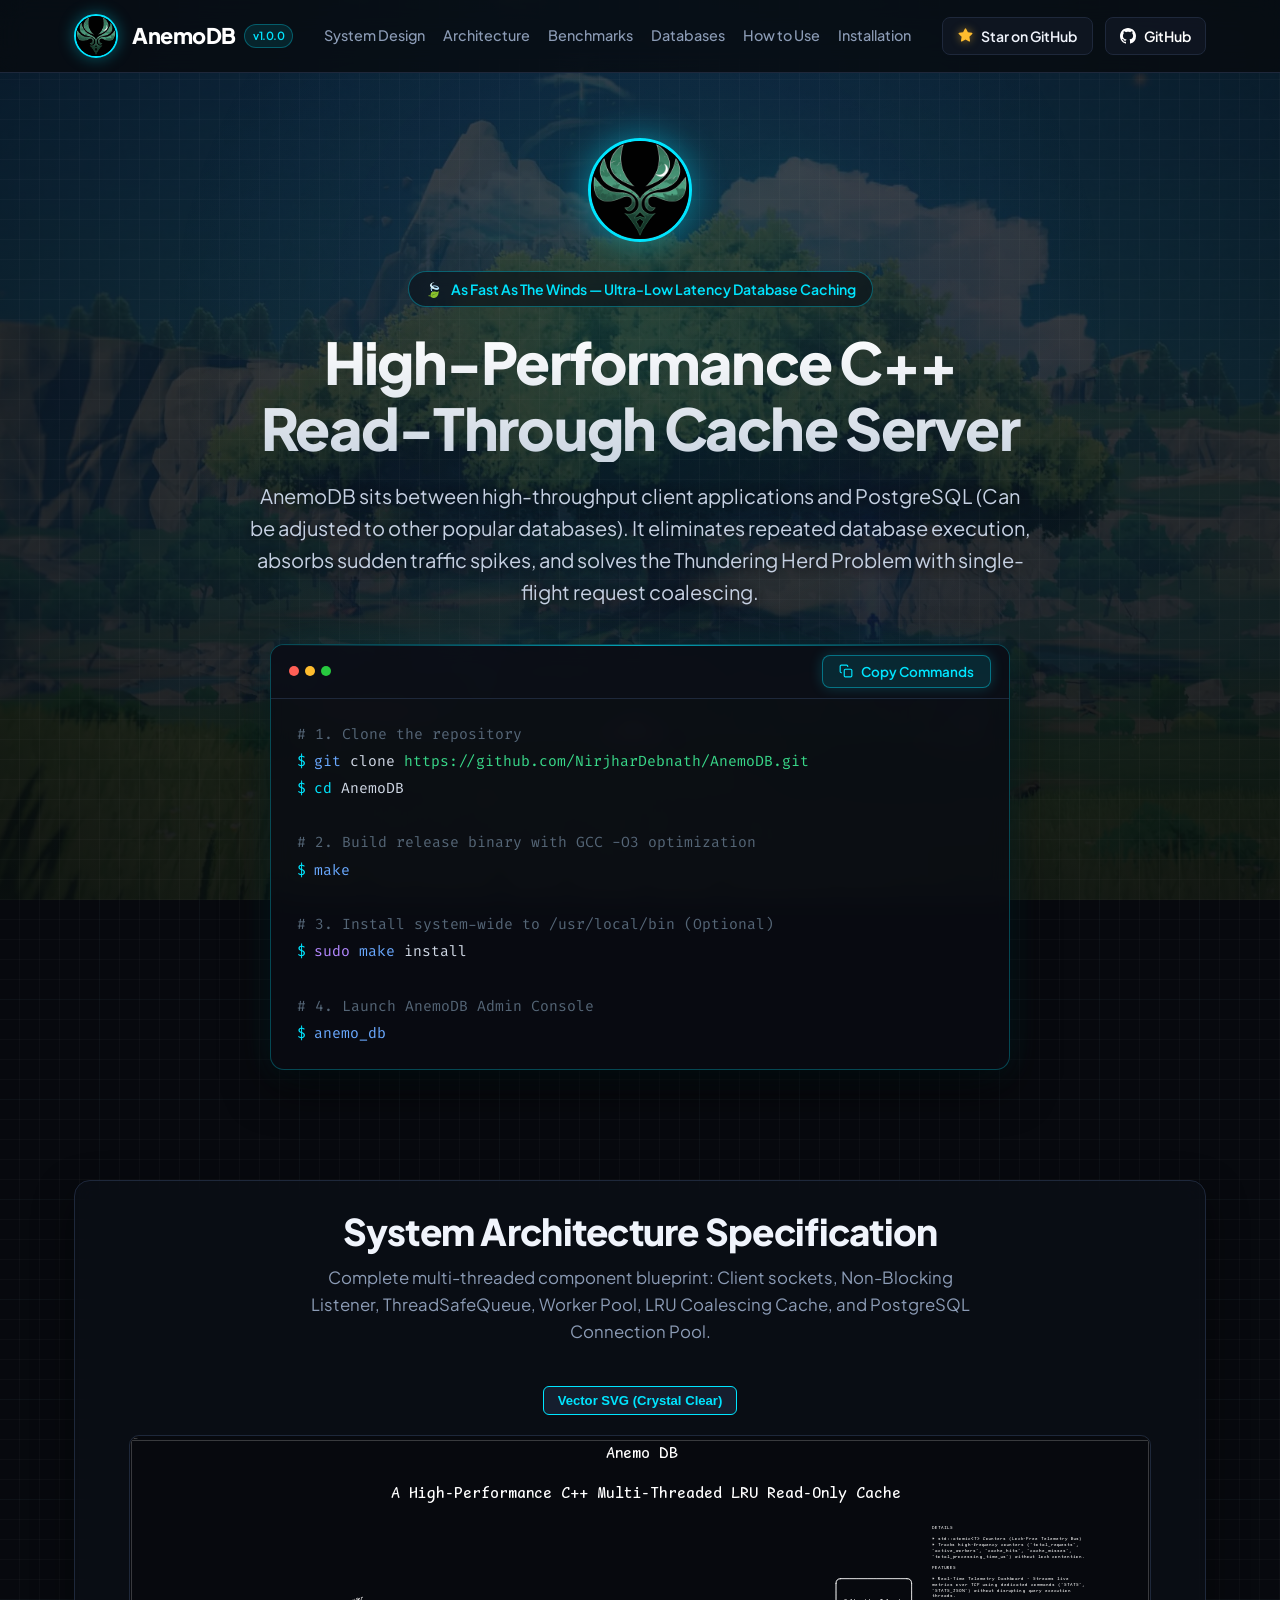
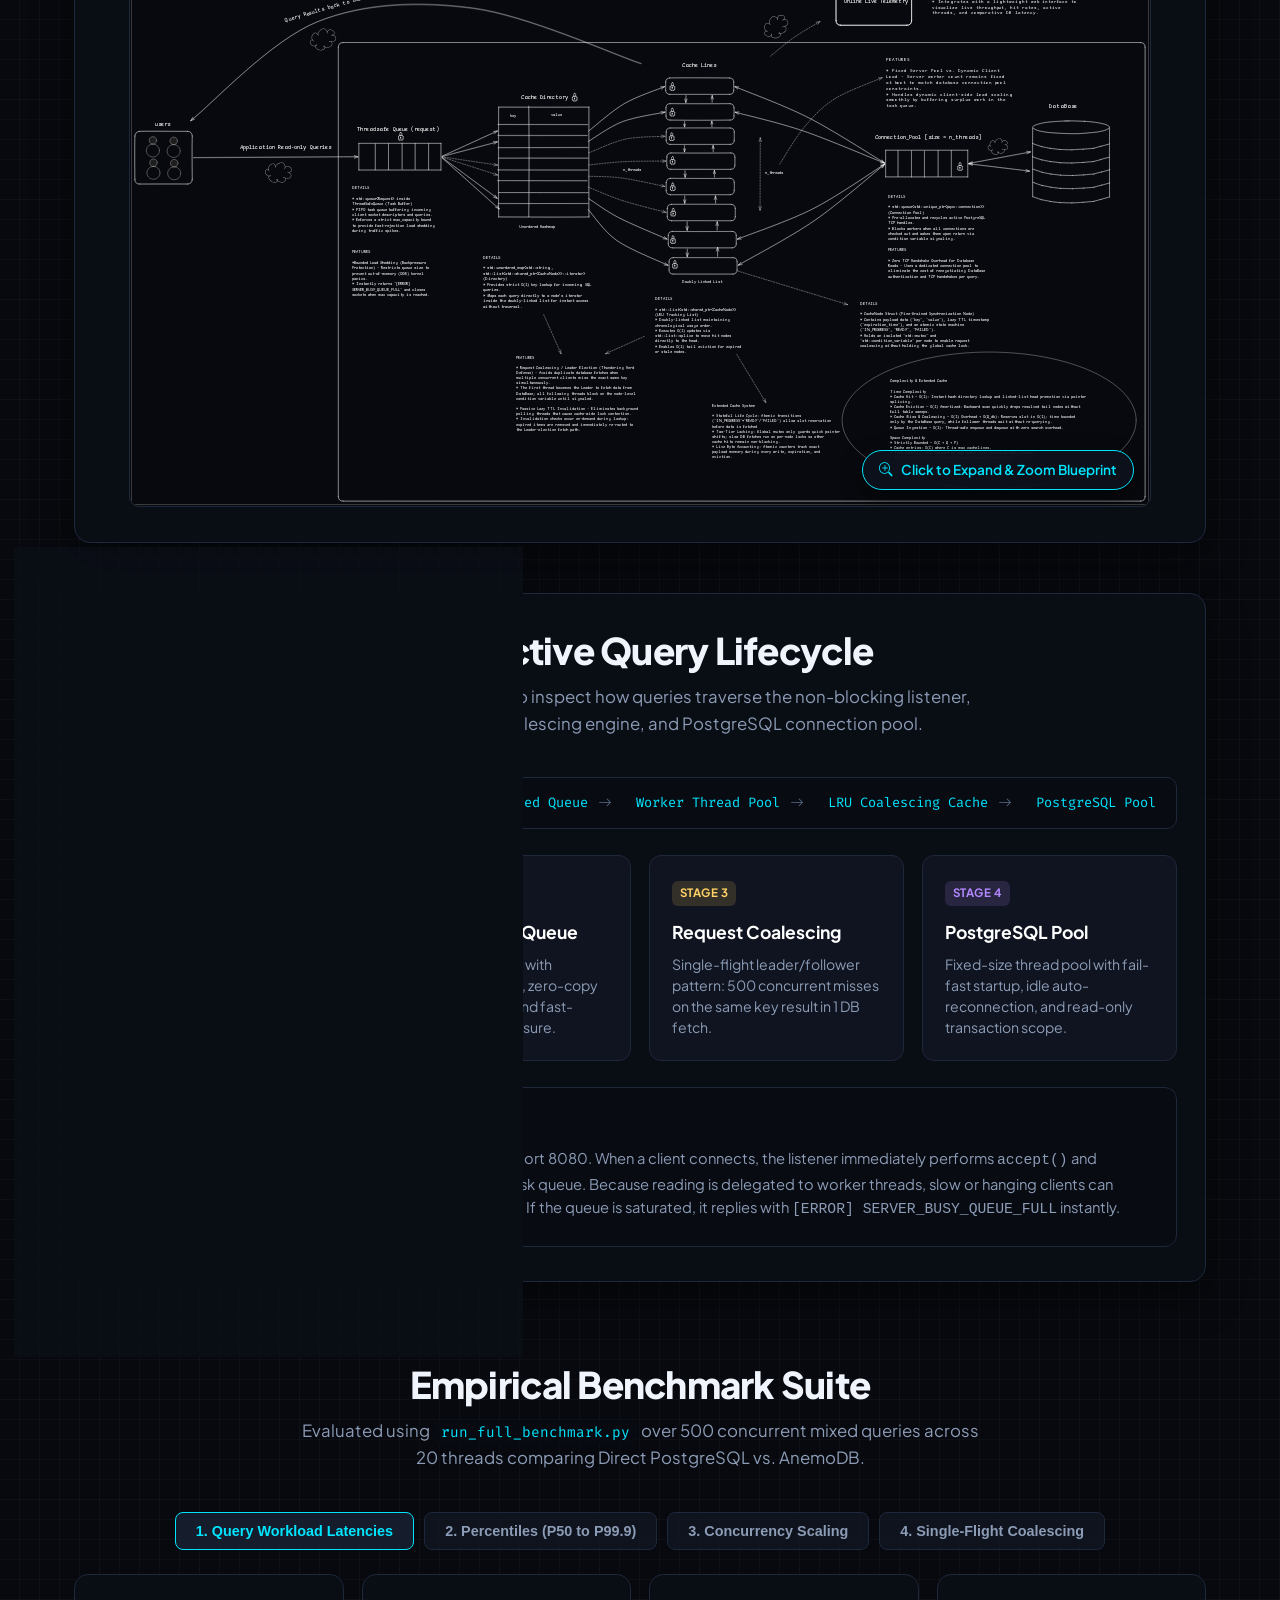
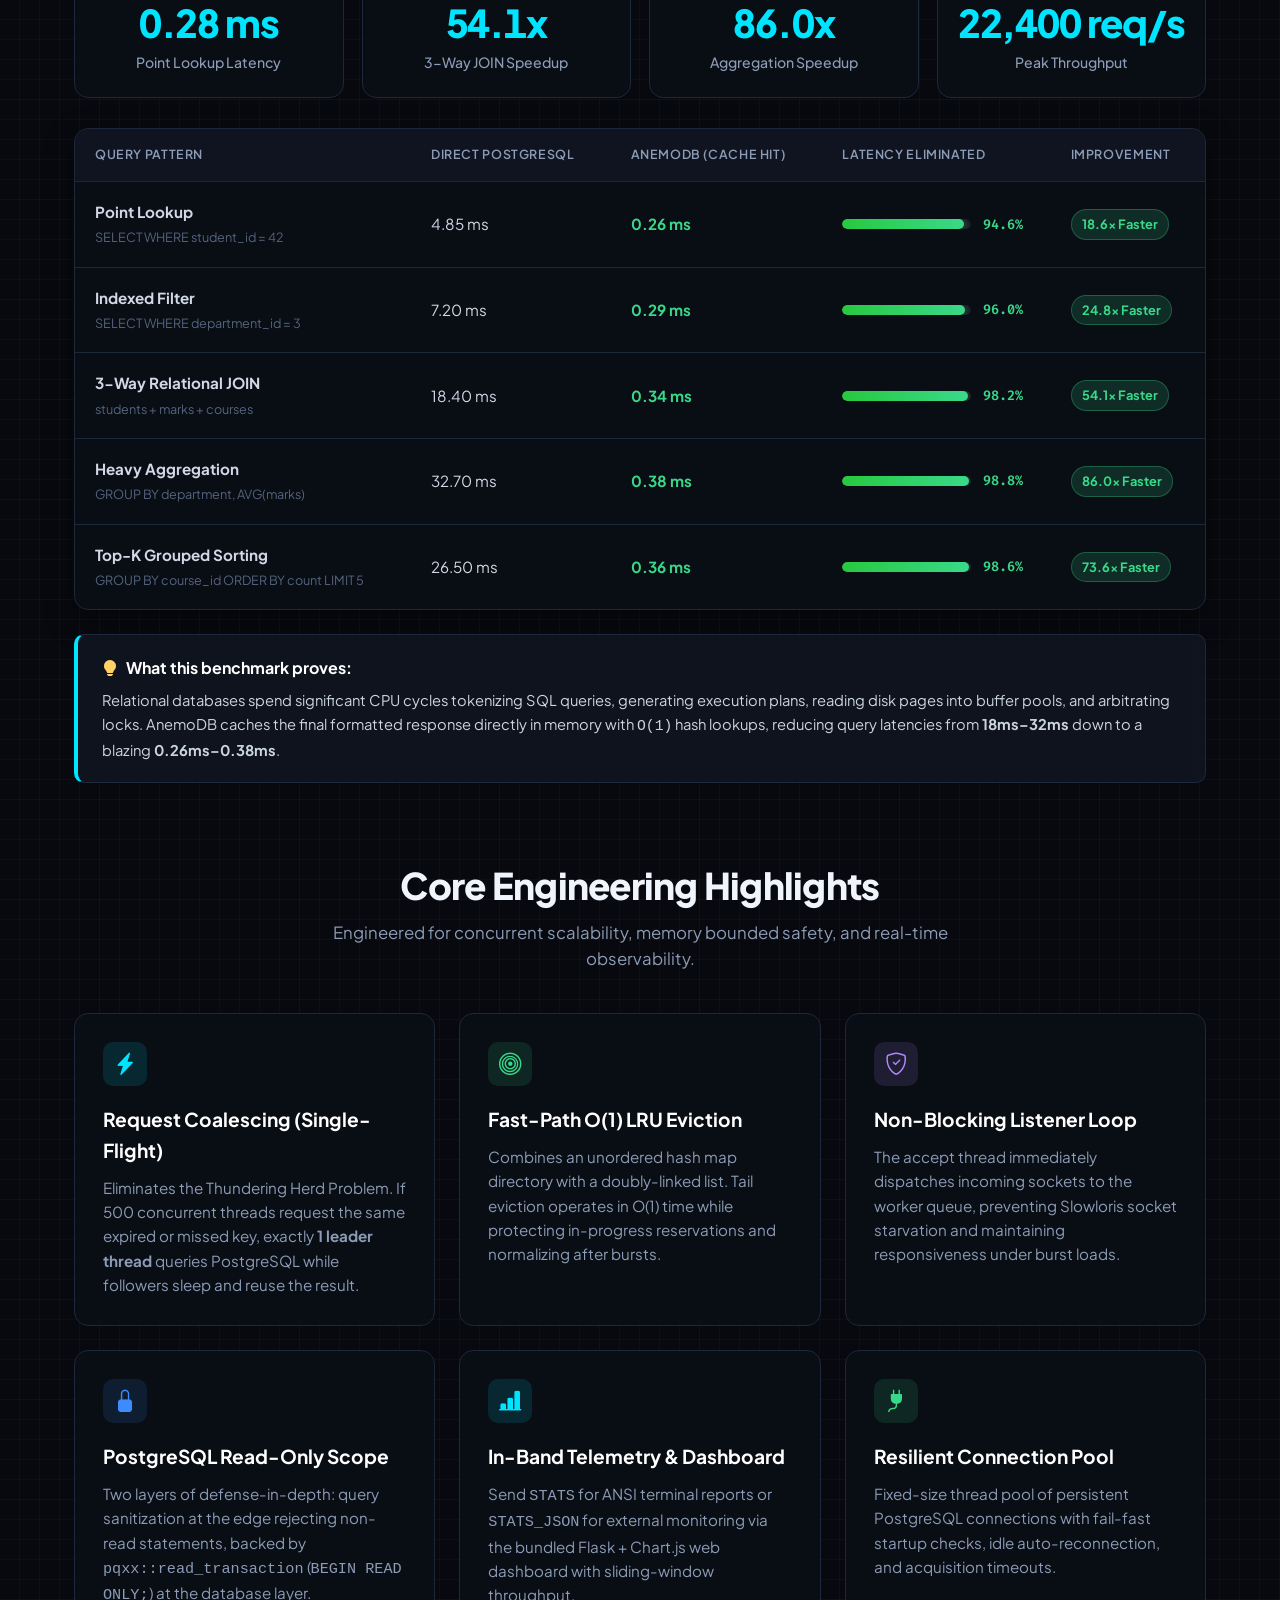
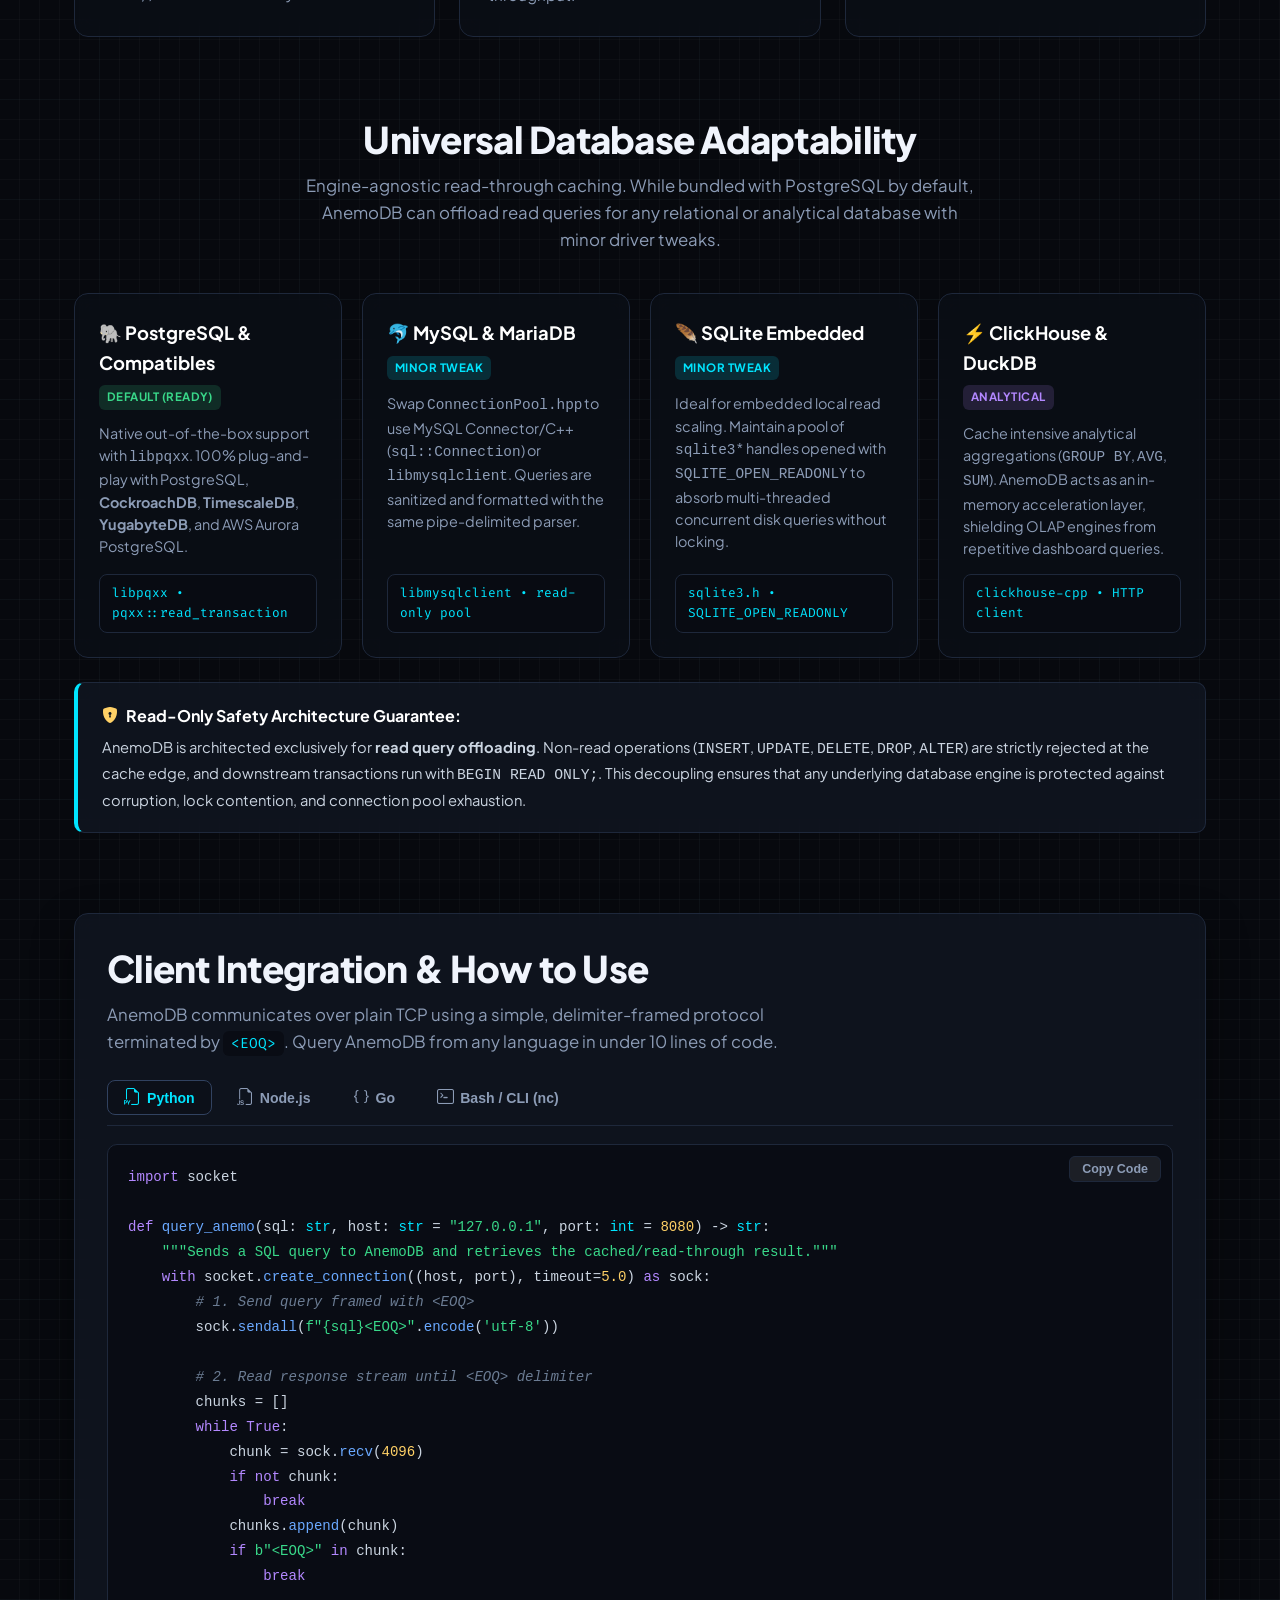
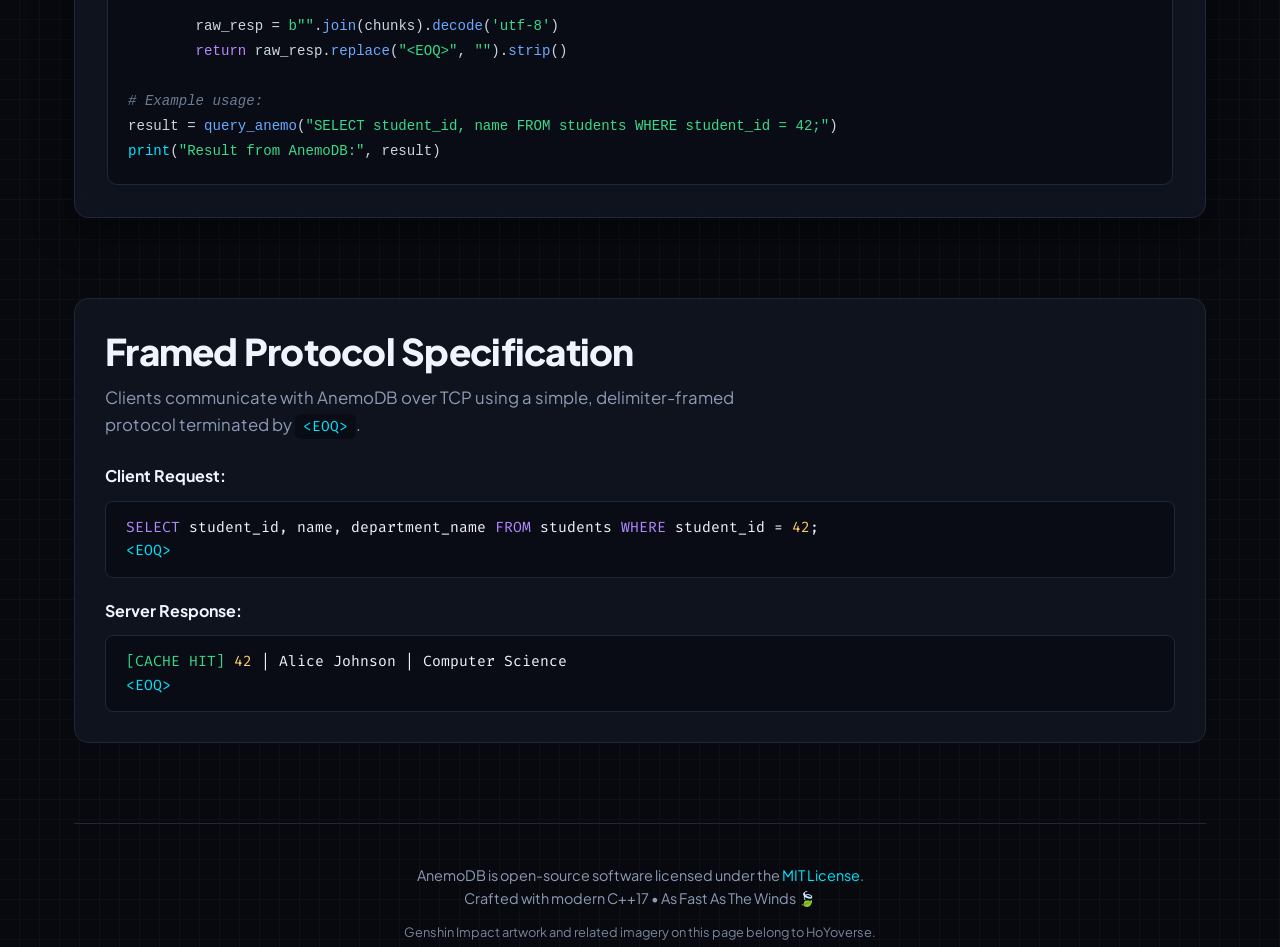
==== commit bc225697: "feat(docs): redesign landing page for mobile and polish Make the GitHub Pages site responsive: stick" ====
--- a/docs/index.html
+++ b/docs/index.html
@@ -4,18 +4,21 @@
     <meta charset="UTF-8">
     <meta name="viewport" content="width=device-width, initial-scale=1.0">
     <title>AnemoDB • High-Performance C++ Read-Through Cache Server</title>
+    <meta name="theme-color" content="#07090e">
     <link rel="icon" href="assets/anemo_logo_512.png" type="image/png">
     <link rel="preconnect" href="https://fonts.googleapis.com">
     <link rel="preconnect" href="https://fonts.gstatic.com" crossorigin>
     <link href="https://fonts.googleapis.com/css2?family=Fira+Code:wght@400;500;600&family=Plus+Jakarta+Sans:wght@400;500;600;700;800&display=swap" rel="stylesheet">
+    <link rel="stylesheet" href="https://cdn.jsdelivr.net/npm/bootstrap-icons@1.11.3/font/bootstrap-icons.min.css">
     <link rel="stylesheet" href="style.css">
 </head>
 <body>
+    <div class="hero-backdrop"></div>
     <div class="ambient-glow"></div>
 
-    <div class="container">
-        <!-- ───────── NAVIGATION ───────── -->
-        <nav>
+    <!-- ───────── NAVIGATION ───────── -->
+    <header class="site-header" id="siteHeader">
+        <nav class="container">
             <a href="#" class="logo-wrap">
                 <img src="assets/anemo_logo_512.png" alt="Anemo Logo" class="logo-avatar">
                 <div class="logo-title">
@@ -23,7 +26,7 @@
                     <span class="logo-badge">v1.0.0</span>
                 </div>
             </a>
-            <div class="nav-links">
+            <div class="nav-links" id="navLinks">
                 <a href="#diagram">System Design</a>
                 <a href="#pipeline">Architecture</a>
                 <a href="#benchmarks">Benchmarks</a>
@@ -32,21 +35,28 @@
                 <a href="#install">Installation</a>
             </div>
             <div class="nav-actions">
-                <a href="https://github.com/NirjharDebnath/AnemoDB" target="_blank" class="btn-star" title="Star AnemoDB on GitHub">
+                <a href="https://github.com/NirjharDebnath/AnemoDB" target="_blank" rel="noopener" class="btn-star" title="Star AnemoDB on GitHub" aria-label="Star AnemoDB on GitHub">
                     <svg class="star-icon" height="15" width="15" viewBox="0 0 16 16" fill="currentColor">
                         <path d="M8 .25a.75.75 0 0 1 .673.418l1.882 3.815 4.21.612a.75.75 0 0 1 .416 1.279l-3.046 2.97.719 4.192a.75.75 0 0 1-1.088.791L8 12.347l-3.766 1.98a.75.75 0 0 1-1.088-.79l.72-4.194L.818 6.374a.75.75 0 0 1 .416-1.28l4.21-.611L7.327.668A.75.75 0 0 1 8 .25z"/>
                     </svg>
                     <span>Star on GitHub</span>
                 </a>
-                <a href="https://github.com/NirjharDebnath/AnemoDB" target="_blank" class="btn-gh">
+                <a href="https://github.com/NirjharDebnath/AnemoDB" target="_blank" rel="noopener" class="btn-gh">
                     <svg height="16" width="16" viewBox="0 0 16 16" fill="currentColor">
                         <path d="M8 0C3.58 0 0 3.58 0 8c0 3.54 2.29 6.53 5.47 7.59.4.07.55-.17.55-.38 0-.19-.01-.82-.01-1.49-2.01.37-2.53-.49-2.69-.94-.09-.23-.48-.94-.82-1.13-.28-.15-.68-.52-.01-.53.63-.01 1.08.58 1.23.82.72 1.21 1.87.87 2.33.66.07-.52.28-.87.51-1.07-1.78-.2-3.64-.89-3.64-3.95 0-.87.31-1.59.82-2.15-.08-.2-.36-1.02.08-2.12 0 0 .67-.21 2.2.82.64-.18 1.32-.27 2-.27.68 0 1.36.09 2 .27 1.53-1.04 2.2-.82 2.2-.82.44 1.1.16 1.92.08 2.12.51.56.82 1.27.82 2.15 0 3.07-1.87 3.75-3.65 3.95.29.25.54.73.54 1.48 0 1.07-.01 1.93-.01 2.2 0 .21.15.46.55.38A8.013 8.013 0 0016 8c0-4.42-3.58-8-8-8z"/>
                     </svg>
                     GitHub
                 </a>
+                <button class="nav-toggle" id="navToggle" onclick="toggleNav()" aria-label="Toggle navigation menu" aria-expanded="false" aria-controls="navLinks">
+                    <span></span>
+                    <span></span>
+                    <span></span>
+                </button>
             </div>
         </nav>
-
+    </header>
+
+    <div class="container">
         <!-- ───────── HERO SECTION ───────── -->
         <section class="hero">
             <div class="hero-avatar-wrap">
@@ -80,14 +90,14 @@
                 </div>
                 <div class="install-code">
                     <span class="comment"># 1. Clone the repository</span><br>
-                    <span class="prompt">$</span>git clone https://github.com/NirjharDebnath/AnemoDB.git<br>
-                    <span class="prompt">$</span>cd AnemoDB<br><br>
+                    <span class="prompt">$</span><span class="tok-fn">git</span> clone <span class="tok-str">https://github.com/NirjharDebnath/AnemoDB.git</span><br>
+                    <span class="prompt">$</span><span class="tok-builtin">cd</span> AnemoDB<br><br>
                     <span class="comment"># 2. Build release binary with GCC -O3 optimization</span><br>
-                    <span class="prompt">$</span>make<br><br>
+                    <span class="prompt">$</span><span class="tok-fn">make</span><br><br>
                     <span class="comment"># 3. Install system-wide to /usr/local/bin (Optional)</span><br>
-                    <span class="prompt">$</span>sudo make install<br><br>
+                    <span class="prompt">$</span><span class="tok-kw">sudo</span> <span class="tok-fn">make</span> install<br><br>
                     <span class="comment"># 4. Launch AnemoDB Admin Console</span><br>
-                    <span class="prompt">$</span>anemo_db
+                    <span class="prompt">$</span><span class="tok-fn">anemo_db</span>
                 </div>
             </div>
         </section>
@@ -107,7 +117,7 @@
             <div class="arch-preview-container reveal-on-scroll" onclick="openLightbox()">
                 <img src="assets/Anemo-system-design.svg" alt="AnemoDB Architecture Diagram" class="arch-diagram-img" id="previewDiagramImg">
                 <div class="zoom-badge">
-                    <span>🔍</span> Click to Expand & Zoom Blueprint
+                    <i class="bi bi-zoom-in" aria-hidden="true"></i> Click to Expand & Zoom Blueprint
                 </div>
             </div>
         </section>
@@ -121,11 +131,11 @@
 
             <!-- Flow Banner -->
             <div class="flow-banner reveal-on-scroll">
-                <div class="flow-step"><span>Client Query</span> <span class="flow-arrow">➔</span></div>
-                <div class="flow-step"><span>Non-Blocking Listener</span> <span class="flow-arrow">➔</span></div>
-                <div class="flow-step"><span>Bounded Queue</span> <span class="flow-arrow">➔</span></div>
-                <div class="flow-step"><span>Worker Thread Pool</span> <span class="flow-arrow">➔</span></div>
-                <div class="flow-step"><span>LRU Coalescing Cache</span> <span class="flow-arrow">➔</span></div>
+                <div class="flow-step"><span>Client Query</span> <i class="bi bi-arrow-right flow-arrow" aria-hidden="true"></i></div>
+                <div class="flow-step"><span>Non-Blocking Listener</span> <i class="bi bi-arrow-right flow-arrow" aria-hidden="true"></i></div>
+                <div class="flow-step"><span>Bounded Queue</span> <i class="bi bi-arrow-right flow-arrow" aria-hidden="true"></i></div>
+                <div class="flow-step"><span>Worker Thread Pool</span> <i class="bi bi-arrow-right flow-arrow" aria-hidden="true"></i></div>
+                <div class="flow-step"><span>LRU Coalescing Cache</span> <i class="bi bi-arrow-right flow-arrow" aria-hidden="true"></i></div>
                 <div class="flow-step"><span>PostgreSQL Pool</span></div>
             </div>
 
@@ -155,7 +165,7 @@
 
             <!-- Inspector Panel -->
             <div class="inspector-box reveal-on-scroll" id="inspectorBox">
-                <div class="inspector-title" id="inspectorTitle">⚡ Stage 1: Non-Blocking Network Listener</div>
+                <div class="inspector-title" id="inspectorTitle"><i class="bi bi-lightning-charge-fill" aria-hidden="true"></i> Stage 1: Non-Blocking Network Listener</div>
                 <div class="inspector-desc" id="inspectorDesc">
                     The listener runs on a dedicated POSIX thread bound to port 8080. When a client connects, the listener immediately performs <code>accept()</code> and enqueues the raw socket descriptor into the bounded task queue. Because reading is delegated to worker threads, slow or hanging clients can never stall the server's ability to accept new connections. If the queue is saturated, it replies with <code>[ERROR] SERVER_BUSY_QUEUE_FULL</code> instantly.
                 </div>
@@ -285,7 +295,7 @@
                 </div>
 
                 <div class="bench-explanation-card">
-                    <h4>💡 What this benchmark proves:</h4>
+                    <h4><i class="bi bi-lightbulb-fill" aria-hidden="true"></i> What this benchmark proves:</h4>
                     Relational databases spend significant CPU cycles tokenizing SQL queries, generating execution plans, reading disk pages into buffer pools, and arbitrating locks. AnemoDB caches the final formatted response directly in memory with <code>O(1)</code> hash lookups, reducing query latencies from <strong>18ms–32ms</strong> down to a blazing <strong>0.26ms–0.38ms</strong>.
                 </div>
             </div>
@@ -344,7 +354,7 @@
                 </div>
 
                 <div class="bench-explanation-card">
-                    <h4>💡 What this benchmark proves:</h4>
+                    <h4><i class="bi bi-lightbulb-fill" aria-hidden="true"></i> What this benchmark proves:</h4>
                     In high-concurrency systems, <strong>tail latency</strong> (P99 and P99.9) is critical. Under heavy load, PostgreSQL experiences unpredictable spikes up to <strong>82.5ms</strong> caused by disk checkpoints, lock contention, and OS context switching. Because AnemoDB serves responses from user-space RAM, its P99.9 tail remains strictly bounded at <strong>1.15ms</strong>.
                 </div>
             </div>
@@ -403,7 +413,7 @@
                 </div>
 
                 <div class="bench-explanation-card">
-                    <h4>💡 What this benchmark proves:</h4>
+                    <h4><i class="bi bi-lightbulb-fill" aria-hidden="true"></i> What this benchmark proves:</h4>
                     PostgreSQL hits a <strong>concurrency wall</strong> around 20–50 threads (~740 req/s) due to internal process connection overhead and mutex contention on database catalogs. AnemoDB uses an asynchronous multi-threaded worker pool with bounded request queues, sustaining over <strong>24,000 req/s</strong> with zero degradation.
                 </div>
             </div>
@@ -450,7 +460,7 @@
                 </div>
 
                 <div class="bench-explanation-card">
-                    <h4>💡 What this benchmark proves:</h4>
+                    <h4><i class="bi bi-lightbulb-fill" aria-hidden="true"></i> What this benchmark proves:</h4>
                     The <strong>Thundering Herd Problem</strong> happens when a popular cache key expires and hundreds of clients hit the database simultaneously to re-fetch it, often crashing the database. AnemoDB's single-flight design promotes the first thread to <strong>Leader</strong> while all other concurrent requests become <strong>Followers</strong>, fulfilling 100 client queries with exactly 1 database fetch.
                 </div>
             </div>
@@ -464,37 +474,37 @@
 
         <div class="features-grid">
             <div class="feature-card reveal-on-scroll">
-                <div class="feature-icon icon-cyan">⚡</div>
+                <div class="feature-icon icon-cyan"><i class="bi bi-lightning-charge-fill" aria-hidden="true"></i></div>
                 <h3>Request Coalescing (Single-Flight)</h3>
                 <p>Eliminates the Thundering Herd Problem. If 500 concurrent threads request the same expired or missed key, exactly <strong>1 leader thread</strong> queries PostgreSQL while followers sleep and reuse the result.</p>
             </div>
 
             <div class="feature-card reveal-on-scroll">
-                <div class="feature-icon icon-green">🎯</div>
+                <div class="feature-icon icon-green"><i class="bi bi-bullseye" aria-hidden="true"></i></div>
                 <h3>Fast-Path O(1) LRU Eviction</h3>
                 <p>Combines an unordered hash map directory with a doubly-linked list. Tail eviction operates in O(1) time while protecting in-progress reservations and normalizing after bursts.</p>
             </div>
 
             <div class="feature-card reveal-on-scroll">
-                <div class="feature-icon icon-purple">🛡️</div>
+                <div class="feature-icon icon-purple"><i class="bi bi-shield-check" aria-hidden="true"></i></div>
                 <h3>Non-Blocking Listener Loop</h3>
                 <p>The accept thread immediately dispatches incoming sockets to the worker queue, preventing Slowloris socket starvation and maintaining responsiveness under burst loads.</p>
             </div>
 
             <div class="feature-card reveal-on-scroll">
-                <div class="feature-icon icon-blue">🔒</div>
+                <div class="feature-icon icon-blue"><i class="bi bi-lock-fill" aria-hidden="true"></i></div>
                 <h3>PostgreSQL Read-Only Scope</h3>
                 <p>Two layers of defense-in-depth: query sanitization at the edge rejecting non-read statements, backed by <code>pqxx::read_transaction</code> (<code>BEGIN READ ONLY;</code>) at the database layer.</p>
             </div>
 
             <div class="feature-card reveal-on-scroll">
-                <div class="feature-icon icon-cyan">📊</div>
+                <div class="feature-icon icon-cyan"><i class="bi bi-bar-chart-line-fill" aria-hidden="true"></i></div>
                 <h3>In-Band Telemetry & Dashboard</h3>
                 <p>Send <code>STATS</code> for ANSI terminal reports or <code>STATS_JSON</code> for external monitoring via the bundled Flask + Chart.js web dashboard with sliding-window throughput.</p>
             </div>
 
             <div class="feature-card reveal-on-scroll">
-                <div class="feature-icon icon-green">🔌</div>
+                <div class="feature-icon icon-green"><i class="bi bi-plug-fill" aria-hidden="true"></i></div>
                 <h3>Resilient Connection Pool</h3>
                 <p>Fixed-size thread pool of persistent PostgreSQL connections with fail-fast startup checks, idle auto-reconnection, and acquisition timeouts.</p>
             </div>
@@ -554,23 +564,23 @@
             </div>
 
             <div class="bench-explanation-card reveal-on-scroll">
-                <h4>🔒 Read-Only Safety Architecture Guarantee:</h4>
+                <h4><i class="bi bi-shield-lock-fill" aria-hidden="true"></i> Read-Only Safety Architecture Guarantee:</h4>
                 AnemoDB is architected exclusively for <strong>read query offloading</strong>. Non-read operations (<code>INSERT</code>, <code>UPDATE</code>, <code>DELETE</code>, <code>DROP</code>, <code>ALTER</code>) are strictly rejected at the cache edge, and downstream transactions run with <code>BEGIN READ ONLY;</code>. This decoupling ensures that any underlying database engine is protected against corruption, lock contention, and connection pool exhaustion.
             </div>
         </section>
 
         <!-- ───────── CLIENT INTEGRATION GUIDE ───────── -->
         <section class="integration-box reveal-on-scroll" id="integration">
-            <div class="section-title" style="text-align: left; margin-bottom: 24px;">
+            <div class="section-title section-title-left">
                 <h2>Client Integration & How to Use</h2>
                 <p>AnemoDB communicates over plain TCP using a simple, delimiter-framed protocol terminated by <span class="code-inline">&lt;EOQ&gt;</span>. Query AnemoDB from any language in under 10 lines of code.</p>
             </div>
 
             <div class="code-tabs-nav">
-                <button class="code-tab-btn active" onclick="switchCodeTab('python')">🐍 Python</button>
-                <button class="code-tab-btn" onclick="switchCodeTab('node')">🟢 Node.js</button>
-                <button class="code-tab-btn" onclick="switchCodeTab('go')">🔵 Go</button>
-                <button class="code-tab-btn" onclick="switchCodeTab('bash')">💻 Bash / CLI (nc)</button>
+                <button class="code-tab-btn active" onclick="switchCodeTab('python')"><i class="bi bi-filetype-py" aria-hidden="true"></i> Python</button>
+                <button class="code-tab-btn" onclick="switchCodeTab('node')"><i class="bi bi-filetype-js" aria-hidden="true"></i> Node.js</button>
+                <button class="code-tab-btn" onclick="switchCodeTab('go')"><i class="bi bi-braces" aria-hidden="true"></i> Go</button>
+                <button class="code-tab-btn" onclick="switchCodeTab('bash')"><i class="bi bi-terminal" aria-hidden="true"></i> Bash / CLI (nc)</button>
             </div>
 
             <!-- Python Pane -->
@@ -686,21 +696,21 @@
 
         <!-- ───────── PROTOCOL SPECIFICATION ───────── -->
         <section class="protocol-box reveal-on-scroll" id="protocol">
-            <div class="section-title" style="margin-bottom: 24px; text-align: left;">
+            <div class="section-title section-title-left">
                 <h2>Framed Protocol Specification</h2>
                 <p>Clients communicate with AnemoDB over TCP using a simple, delimiter-framed protocol terminated by <span class="code-inline">&lt;EOQ&gt;</span>.</p>
             </div>
-            
-            <p style="margin-bottom: 12px;"><strong>Client Request:</strong></p>
-            <div style="background: var(--code-bg); padding: 14px 20px; border-radius: 8px; font-family: 'Fira Code', monospace; margin-bottom: 20px; border: 1px solid var(--border);">
-                SELECT student_id, name, department_name FROM students WHERE student_id = 42;<br>
-                <span style="color: var(--accent-cyan);">&lt;EOQ&gt;</span>
-            </div>
-
-            <p style="margin-bottom: 12px;"><strong>Server Response:</strong></p>
-            <div style="background: var(--code-bg); padding: 14px 20px; border-radius: 8px; font-family: 'Fira Code', monospace; border: 1px solid var(--border);">
-                [CACHE HIT] 42 | Alice Johnson | Computer Science<br>
-                <span style="color: var(--accent-cyan);">&lt;EOQ&gt;</span>
+
+            <p class="protocol-label"><strong>Client Request:</strong></p>
+            <div class="protocol-code">
+                <span class="tok-kw">SELECT</span> student_id, name, department_name <span class="tok-kw">FROM</span> students <span class="tok-kw">WHERE</span> student_id = <span class="tok-num">42</span>;<br>
+                <span class="protocol-eoq">&lt;EOQ&gt;</span>
+            </div>
+
+            <p class="protocol-label"><strong>Server Response:</strong></p>
+            <div class="protocol-code">
+                <span class="tok-str">[CACHE HIT]</span> <span class="tok-num">42</span> | Alice Johnson | Computer Science<br>
+                <span class="protocol-eoq">&lt;EOQ&gt;</span>
             </div>
         </section>
 
@@ -710,16 +720,19 @@
                 AnemoDB is open-source software licensed under the <a href="https://github.com/NirjharDebnath/AnemoDB/blob/main/LICENSE">MIT License</a>.<br>
                 Crafted with modern C++17 • As Fast As The Winds 🍃
             </p>
+            <p class="footer-credit">
+                Genshin Impact artwork and related imagery on this page belong to HoYoverse.
+            </p>
         </footer>
     </div>
 
     <!-- ───────── LIGHTBOX MODAL ───────── -->
     <div class="lightbox-overlay" id="lightboxOverlay" onclick="closeLightboxOnBackdrop(event)">
         <div class="lightbox-controls">
-            <button class="btn-lightbox" onclick="zoomIn()" title="Zoom In (+)">+</button>
-            <button class="btn-lightbox" onclick="zoomOut()" title="Zoom Out (−)">−</button>
-            <button class="btn-lightbox" onclick="resetZoom()" title="Reset (1:1)">⟲</button>
-            <button class="btn-lightbox" onclick="closeLightbox()" title="Close (Esc)">✕</button>
+            <button class="btn-lightbox" onclick="zoomIn()" title="Zoom In (+)" aria-label="Zoom in"><i class="bi bi-plus-lg" aria-hidden="true"></i></button>
+            <button class="btn-lightbox" onclick="zoomOut()" title="Zoom Out (−)" aria-label="Zoom out"><i class="bi bi-dash-lg" aria-hidden="true"></i></button>
+            <button class="btn-lightbox" onclick="resetZoom()" title="Reset (1:1)" aria-label="Reset zoom"><i class="bi bi-arrow-counterclockwise" aria-hidden="true"></i></button>
+            <button class="btn-lightbox" onclick="closeLightbox()" title="Close (Esc)" aria-label="Close"><i class="bi bi-x-lg" aria-hidden="true"></i></button>
         </div>
         <div class="lightbox-img-wrapper" id="imgWrapper">
             <img src="assets/Anemo-system-design.svg" alt="Architecture Blueprint" class="lightbox-img" id="lightboxImg">
--- a/docs/style.css
+++ b/docs/style.css
@@ -1,8 +1,10 @@
 :root {
     --bg-primary: #07090e;
-    --bg-secondary: #0c1018;
-    --bg-card: #121824;
-    --bg-card-hover: #182233;
+    /* Card surfaces are slightly see-through so the page artwork shows behind them */
+    --bg-secondary: rgba(12, 16, 24, 0.72);
+    --bg-card: rgba(18, 24, 36, 0.72);
+    --bg-card-hover: rgba(24, 34, 51, 0.85);
+    --bg-card-solid: #121824;
     --border: #1e283b;
     --border-hover: #314260;
     --border-glow: rgba(0, 229, 255, 0.45);
@@ -16,13 +18,27 @@
     --accent-gold: #ffbd2e;
     --accent-red: #ff5c70;
     --accent-purple: #b388ff;
-    --code-bg: #090c13;
+    --code-bg: rgba(9, 12, 19, 0.82);
+    --ease-out: cubic-bezier(0.16, 1, 0.3, 1);
 }
 
 * {
     margin: 0;
     padding: 0;
     box-sizing: border-box;
+}
+
+html {
+    scroll-behavior: smooth;
+    /* Keeps anchor targets clear of the sticky header */
+    scroll-padding-top: 88px;
+    -webkit-text-size-adjust: 100%;
+}
+
+:focus-visible {
+    outline: 2px solid var(--accent-cyan);
+    outline-offset: 3px;
+    border-radius: 4px;
 }
 
 /* ───────── GRAPH PAPER GRID BACKGROUND ───────── */
@@ -43,6 +59,25 @@
     position: relative;
 }
 
+/* Full-page artwork, fixed behind everything. It covers the body's own
+   background, so the graph-paper grid is repeated here above a dark tint
+   that keeps text readable over the bright painting. */
+.hero-backdrop {
+    position: fixed;
+    inset: 0;
+    z-index: 0;
+    pointer-events: none;
+    background:
+        linear-gradient(rgba(255, 255, 255, 0.025) 1px, transparent 1px) -1px -1px / 20px 20px,
+        linear-gradient(90deg, rgba(255, 255, 255, 0.025) 1px, transparent 1px) -1px -1px / 20px 20px,
+        linear-gradient(180deg,
+            rgba(7, 9, 14, 0.74) 0%,
+            rgba(7, 9, 14, 0.8) 45%,
+            rgba(7, 9, 14, 0.88) 100%),
+        url('assets/bg-tree.webp') center / cover no-repeat;
+    animation: fade-in 1.2s ease backwards;
+}
+
 /* Ambient Radial Cyan Glow */
 .ambient-glow {
     position: absolute;
@@ -59,19 +94,38 @@
 .container {
     max-width: 1180px;
     margin: 0 auto;
-    padding: 0 24px;
+    padding: 0 clamp(16px, 4vw, 24px);
     position: relative;
     z-index: 1;
 }
 
 /* ───────── NAVIGATION ───────── */
-nav {
+.site-header {
+    position: sticky;
+    top: 0;
+    z-index: 100;
+    background: rgba(7, 9, 14, 0.78);
+    border-bottom: 1px solid var(--border);
+    -webkit-backdrop-filter: blur(14px);
+    backdrop-filter: blur(14px);
+    transition: background-color 0.3s ease, box-shadow 0.3s ease;
+    animation: fade-in 0.6s ease backwards;
+}
+
+/* Set by script.js once the page has scrolled away from the top */
+.site-header.scrolled {
+    background: rgba(7, 9, 14, 0.92);
+    box-shadow: 0 10px 30px rgba(0, 0, 0, 0.45);
+}
+
+/* Scoped under .site-header so the vertical padding outranks .container's */
+.site-header nav {
     display: flex;
     align-items: center;
     justify-content: space-between;
-    padding: 20px 0;
-    border-bottom: 1px solid var(--border);
-    backdrop-filter: blur(8px);
+    gap: 16px;
+    padding-top: 14px;
+    padding-bottom: 14px;
 }
 
 .logo-wrap {
@@ -101,9 +155,12 @@
 }
 
 .logo-title {
+    display: flex;
+    align-items: center;
     font-weight: 800;
     font-size: 1.35rem;
     letter-spacing: -0.02em;
+    white-space: nowrap;
 }
 
 .logo-badge {
@@ -119,15 +176,16 @@
 
 .nav-links {
     display: flex;
-    gap: 20px;
+    gap: 18px;
     align-items: center;
 }
 
 .nav-links a {
     color: var(--text-muted);
     text-decoration: none;
-    font-size: 0.92rem;
+    font-size: 0.9rem;
     font-weight: 500;
+    white-space: nowrap;
     transition: color 0.2s;
 }
 
@@ -135,11 +193,69 @@
     color: var(--text-main);
 }
 
+/* Underline that grows from the left on hover (inline desktop nav only) */
+@media (min-width: 1241px) {
+    .nav-links a {
+        position: relative;
+        padding: 6px 0;
+    }
+
+    .nav-links a::after {
+        content: '';
+        position: absolute;
+        left: 0;
+        right: 0;
+        bottom: 0;
+        height: 2px;
+        border-radius: 2px;
+        background: var(--accent-cyan);
+        transform: scaleX(0);
+        transform-origin: left;
+        transition: transform 0.3s var(--ease-out);
+    }
+
+    .nav-links a:hover::after {
+        transform: scaleX(1);
+    }
+}
+
 .nav-actions {
     display: flex;
     align-items: center;
     gap: 12px;
 }
+
+/* Hamburger toggle: only shown once the links collapse (see RESPONSIVE) */
+.nav-toggle {
+    display: none;
+    flex-direction: column;
+    align-items: center;
+    justify-content: center;
+    gap: 5px;
+    width: 40px;
+    height: 40px;
+    background: var(--bg-card);
+    border: 1px solid var(--border);
+    border-radius: 8px;
+    cursor: pointer;
+    transition: border-color 0.2s;
+}
+
+.nav-toggle:hover {
+    border-color: var(--accent-cyan);
+}
+
+.nav-toggle span {
+    width: 18px;
+    height: 2px;
+    border-radius: 2px;
+    background: var(--text-main);
+    transition: transform 0.25s ease, opacity 0.2s ease;
+}
+
+.nav-open .nav-toggle span:nth-child(1) { transform: translateY(7px) rotate(45deg); }
+.nav-open .nav-toggle span:nth-child(2) { opacity: 0; }
+.nav-open .nav-toggle span:nth-child(3) { transform: translateY(-7px) rotate(-45deg); }
 
 /* Star on GitHub Button: Normal dark card style, ONLY star icon is Golden */
 .btn-star {
@@ -154,6 +270,7 @@
     font-size: 0.88rem;
     font-weight: 600;
     text-decoration: none;
+    white-space: nowrap;
     transition: all 0.2s ease;
 }
 
@@ -187,6 +304,7 @@
     font-size: 0.88rem;
     font-weight: 600;
     text-decoration: none;
+    white-space: nowrap;
     transition: all 0.2s;
 }
 
@@ -198,14 +316,41 @@
 
 /* ───────── HERO SECTION ───────── */
 .hero {
-    padding: 65px 0 45px;
+    padding: clamp(36px, 7vw, 65px) 0 clamp(24px, 5vw, 45px);
     text-align: center;
+}
+
+/* Page-load entrance: hero blocks rise in one after another */
+.hero > * {
+    animation: rise-in 0.8s var(--ease-out) backwards;
+}
+
+.hero > :nth-child(2) { animation-delay: 0.08s; }
+.hero > :nth-child(3) { animation-delay: 0.16s; }
+.hero > :nth-child(4) { animation-delay: 0.24s; }
+.hero > :nth-child(5) { animation-delay: 0.34s; }
+
+@keyframes rise-in {
+    from { opacity: 0; transform: translateY(18px); }
+}
+
+@keyframes fade-in {
+    from { opacity: 0; }
 }
 
 .hero-avatar-wrap {
     position: relative;
     display: inline-block;
     margin-bottom: 22px;
+}
+
+.hero-avatar-wrap .hero-avatar {
+    animation: float-avatar 6s ease-in-out infinite;
+}
+
+@keyframes float-avatar {
+    0%, 100% { transform: translateY(0); }
+    50% { transform: translateY(-6px); }
 }
 
 .hero-avatar {
@@ -224,8 +369,10 @@
     display: inline-flex;
     align-items: center;
     gap: 8px;
-    background: rgba(0, 229, 255, 0.08);
-    border: 1px solid rgba(0, 229, 255, 0.25);
+    background: rgba(7, 14, 22, 0.6);
+    -webkit-backdrop-filter: blur(8px);
+    backdrop-filter: blur(8px);
+    border: 1px solid rgba(0, 229, 255, 0.35);
     color: var(--accent-cyan);
     padding: 6px 16px;
     border-radius: 999px;
@@ -235,7 +382,8 @@
 }
 
 .hero h1 {
-    font-size: 3.6rem;
+    font-size: clamp(2rem, 6.4vw, 3.6rem);
+    text-wrap: balance;
     font-weight: 800;
     letter-spacing: -0.03em;
     line-height: 1.15;
@@ -247,8 +395,9 @@
 }
 
 .hero p {
-    font-size: 1.25rem;
-    color: var(--text-muted);
+    font-size: clamp(1rem, 2.4vw, 1.25rem);
+    color: #c5d0e2;
+    text-shadow: 0 1px 12px rgba(7, 9, 14, 0.85);
     max-width: 780px;
     margin: 0 auto 36px;
 }
@@ -256,7 +405,7 @@
 /* ───────── INSTALL TERMINAL BOX (CYBER GLOW) ───────── */
 .install-box {
     max-width: 740px;
-    margin: 0 auto 65px;
+    margin: 0 auto clamp(40px, 7vw, 65px);
     background: var(--code-bg);
     border: 1px solid rgba(0, 229, 255, 0.28);
     border-radius: 14px;
@@ -347,6 +496,9 @@
     font-size: 0.92rem;
     line-height: 1.85;
     color: #d1d9e6;
+    /* Commands stay on one line and scroll sideways instead of breaking mid-URL */
+    white-space: nowrap;
+    overflow-x: auto;
 }
 
 .install-code .prompt {
@@ -367,17 +519,28 @@
 }
 
 .section-title h2 {
-    font-size: 2.3rem;
+    font-size: clamp(1.55rem, 4.4vw, 2.3rem);
     font-weight: 800;
     letter-spacing: -0.02em;
+    line-height: 1.2;
     margin-bottom: 12px;
+    text-wrap: balance;
 }
 
 .section-title p {
     color: var(--text-muted);
-    font-size: 1.05rem;
+    font-size: clamp(0.95rem, 2vw, 1.05rem);
     max-width: 680px;
     margin: 0 auto;
+}
+
+.section-title-left {
+    text-align: left;
+    margin-bottom: 24px;
+}
+
+.section-title-left p {
+    margin-left: 0;
 }
 
 /* ───────── ARCHITECTURE DIAGRAM & LIGHTBOX ───────── */
@@ -385,7 +548,7 @@
     background: var(--bg-secondary);
     border: 1px solid var(--border);
     border-radius: 16px;
-    padding: 28px;
+    padding: clamp(18px, 3.5vw, 28px);
     margin-bottom: 50px;
     text-align: center;
     position: relative;
@@ -467,21 +630,33 @@
 /* Lightbox Modal */
 .lightbox-overlay {
     position: fixed;
-    top: 0;
-    left: 0;
-    width: 100vw;
-    height: 100vh;
+    inset: 0;
     background: rgba(4, 7, 12, 0.94);
     backdrop-filter: blur(12px);
     z-index: 9999;
-    display: none;
+    display: flex;
     align-items: center;
     justify-content: center;
     flex-direction: column;
+    /* Hidden with opacity/visibility (not display) so open and close can fade */
+    opacity: 0;
+    visibility: hidden;
+    transition: opacity 0.3s ease, visibility 0s linear 0.3s;
 }
 
 .lightbox-overlay.active {
-    display: flex;
+    opacity: 1;
+    visibility: visible;
+    transition-delay: 0s;
+}
+
+.lightbox-overlay .lightbox-img-wrapper {
+    transform: scale(0.94);
+    transition: transform 0.4s var(--ease-out);
+}
+
+.lightbox-overlay.active .lightbox-img-wrapper {
+    transform: none;
 }
 
 .lightbox-controls {
@@ -515,27 +690,31 @@
 }
 
 .lightbox-img-wrapper {
-    max-width: 92vw;
-    max-height: 86vh;
+    width: 94vw;
+    height: 84vh;
+    height: 84dvh;
     overflow: auto;
     display: flex;
-    align-items: center;
-    justify-content: center;
-    padding: 20px;
     cursor: grab;
+    overscroll-behavior: contain;
 }
 
 .lightbox-img-wrapper:active {
     cursor: grabbing;
 }
 
+/* Zoom is applied as a real width (set in script.js) so the zoomed image stays
+   fully scrollable; margin:auto centres it without clipping the top/left edge. */
 .lightbox-img {
-    max-width: 100%;
+    flex: none;
+    margin: auto;
+    width: 100%;
+    max-width: none;
     border-radius: 8px;
-    transition: transform 0.25s ease;
-    transform-origin: center;
+    transition: width 0.25s ease;
     box-shadow: 0 20px 60px rgba(0,0,0,0.8);
     background: #121212;
+    user-select: none;
 }
 
 /* ───────── INTERACTIVE ARCHITECTURE PIPELINE ───────── */
@@ -543,7 +722,7 @@
     background: var(--bg-secondary);
     border: 1px solid var(--border);
     border-radius: 16px;
-    padding: 34px 28px;
+    padding: clamp(22px, 4vw, 34px) clamp(16px, 3.5vw, 28px);
     margin-bottom: 80px;
     box-shadow: 0 15px 40px rgba(0, 0, 0, 0.4);
 }
@@ -552,6 +731,7 @@
     display: flex;
     align-items: center;
     justify-content: space-between;
+    gap: 10px;
     background: var(--code-bg);
     border: 1px solid var(--border);
     border-radius: 10px;
@@ -587,7 +767,11 @@
     margin: 26px 0;
 }
 
-@media (max-width: 900px) {
+@media (max-width: 1024px) {
+    .arch-flow-grid { grid-template-columns: repeat(2, 1fr); }
+}
+
+@media (max-width: 560px) {
     .arch-flow-grid { grid-template-columns: 1fr; }
 }
 
@@ -660,6 +844,16 @@
     line-height: 1.6;
 }
 
+/* Re-applied by script.js each time a stage is picked */
+.inspector-swap .inspector-title,
+.inspector-swap .inspector-desc {
+    animation: rise-in 0.45s var(--ease-out) backwards;
+}
+
+.inspector-swap .inspector-desc {
+    animation-delay: 0.06s;
+}
+
 /* ───────── BENCHMARK SUITE & EXPLANATIONS ───────── */
 .benchmark-section {
     margin-bottom: 80px;
@@ -697,6 +891,11 @@
 
 .bench-tab-pane.active {
     display: block;
+    animation: pane-in 0.45s var(--ease-out) backwards;
+}
+
+@keyframes pane-in {
+    from { opacity: 0; transform: translateY(12px); }
 }
 
 .metrics-cards-grid {
@@ -714,16 +913,19 @@
     background: var(--bg-secondary);
     border: 1px solid var(--border);
     border-radius: 14px;
-    padding: 24px;
+    padding: 24px 14px;
     text-align: center;
 }
 
 .metric-val {
-    font-size: 2.6rem;
+    font-size: clamp(1.5rem, 3.3vw, 2.4rem);
     font-weight: 800;
     color: var(--accent-cyan);
     letter-spacing: -0.03em;
+    line-height: 1.25;
     margin-bottom: 4px;
+    /* Fixed-width digits stop the count-up animation from jittering */
+    font-variant-numeric: tabular-nums;
 }
 
 .metric-sub {
@@ -736,13 +938,14 @@
     background: var(--bg-secondary);
     border: 1px solid var(--border);
     border-radius: 14px;
-    overflow: hidden;
+    overflow-x: auto;
     box-shadow: 0 10px 30px rgba(0, 0, 0, 0.35);
     margin-bottom: 24px;
 }
 
 table {
     width: 100%;
+    min-width: 680px;
     border-collapse: collapse;
     text-align: left;
     font-size: 0.95rem;
@@ -838,8 +1041,8 @@
 /* ───────── FEATURES GRID ───────── */
 .features-grid {
     display: grid;
-    grid-template-columns: repeat(auto-fit, minmax(320px, 1fr));
-    gap: 24px;
+    grid-template-columns: repeat(auto-fit, minmax(min(100%, 320px), 1fr));
+    gap: clamp(16px, 2.5vw, 24px);
     margin-bottom: 80px;
 }
 
@@ -847,7 +1050,7 @@
     background: var(--bg-secondary);
     border: 1px solid var(--border);
     border-radius: 14px;
-    padding: 28px;
+    padding: clamp(20px, 3.5vw, 28px);
     transition: all 0.25s ease;
 }
 
@@ -891,8 +1094,31 @@
     background: var(--bg-card);
     border: 1px solid var(--border);
     border-radius: 14px;
-    padding: 30px;
+    padding: clamp(18px, 3.5vw, 30px);
     margin-bottom: 80px;
+}
+
+.protocol-label {
+    margin-bottom: 12px;
+}
+
+.protocol-code {
+    background: var(--code-bg);
+    border: 1px solid var(--border);
+    border-radius: 8px;
+    padding: 14px 20px;
+    font-family: 'Fira Code', monospace;
+    font-size: 0.92rem;
+    white-space: nowrap;
+    overflow-x: auto;
+}
+
+.protocol-code + .protocol-label {
+    margin-top: 20px;
+}
+
+.protocol-eoq {
+    color: var(--accent-cyan);
 }
 
 .code-inline {
@@ -907,9 +1133,9 @@
 /* ───────── UNIVERSAL DATABASE ADAPTABILITY ───────── */
 .db-grid {
     display: grid;
-    grid-template-columns: repeat(auto-fit, minmax(260px, 1fr));
-    gap: 20px;
-    margin-bottom: 80px;
+    grid-template-columns: repeat(auto-fit, minmax(min(100%, 260px), 1fr));
+    gap: clamp(14px, 2.5vw, 20px);
+    margin-bottom: 24px;
 }
 
 .db-card {
@@ -932,6 +1158,8 @@
     display: flex;
     align-items: center;
     justify-content: space-between;
+    flex-wrap: wrap;
+    gap: 8px;
     margin-bottom: 12px;
 }
 
@@ -976,7 +1204,7 @@
     background: var(--bg-card);
     border: 1px solid var(--border);
     border-radius: 14px;
-    padding: 32px;
+    padding: clamp(18px, 3.5vw, 32px);
     margin-bottom: 80px;
     box-shadow: 0 15px 40px rgba(0, 0, 0, 0.4);
 }
@@ -1018,6 +1246,7 @@
 
 .code-pane.active {
     display: block;
+    animation: pane-in 0.4s var(--ease-out) backwards;
 }
 
 .code-snippet {
@@ -1032,6 +1261,15 @@
     overflow-x: auto;
 }
 
+/* Syntax highlight tokens (snippets are tokenised in script.js;
+   the install terminal and protocol boxes are marked up by hand) */
+.tok-comment { color: #6b7c93; font-style: italic; }
+.tok-str { color: var(--accent-green); }
+.tok-num { color: var(--accent-yellow); }
+.tok-kw { color: var(--accent-purple); }
+.tok-builtin { color: var(--accent-cyan); }
+.tok-fn { color: #6aa9ff; }
+
 .code-pane .btn-copy-code {
     position: absolute;
     top: 12px;
@@ -1067,6 +1305,13 @@
     text-decoration: none;
 }
 
+.footer-credit {
+    margin-top: 12px;
+    font-size: 0.8rem;
+    color: var(--text-muted);
+    opacity: 0.85;
+}
+
 /* ───────── SCROLL REVEAL ANIMATIONS ───────── */
 .reveal-on-scroll {
     opacity: 0;
@@ -1079,3 +1324,405 @@
     opacity: 1;
     transform: translateY(0);
 }
+
+/* Frosted-glass blur behind the translucent card surfaces */
+.install-box,
+.arch-diagram-wrapper,
+.arch-interactive-container,
+.metric-card,
+.comparison-table-wrap,
+.bench-explanation-card,
+.feature-card,
+.db-card,
+.integration-box,
+.protocol-box {
+    -webkit-backdrop-filter: blur(10px);
+    backdrop-filter: blur(10px);
+}
+
+/* ───────── ICONS (Bootstrap Icons) ───────── */
+.bi {
+    line-height: 1;
+}
+
+.inspector-title .bi {
+    color: var(--accent-cyan);
+}
+
+.bench-explanation-card h4 .bi {
+    color: var(--accent-yellow);
+}
+
+.code-tab-btn .bi {
+    font-size: 1.05rem;
+}
+
+/* Press feedback shared by every button-like control */
+.btn-star:active,
+.btn-gh:active,
+.btn-copy:active,
+.btn-copy-code:active,
+.btn-diagram-type:active,
+.btn-lightbox:active,
+.bench-tab-btn:active,
+.code-tab-btn:active,
+.nav-toggle:active {
+    transform: scale(0.96);
+}
+
+/* ───────── RESPONSIVE ───────── */
+
+/* Sideways-scrolling blocks stay scrollable but never show a scrollbar */
+.install-code,
+.flow-banner,
+.comparison-table-wrap,
+.code-snippet,
+.protocol-code,
+.lightbox-img-wrapper {
+    scrollbar-width: none;
+    -ms-overflow-style: none;
+}
+
+.install-code::-webkit-scrollbar,
+.flow-banner::-webkit-scrollbar,
+.comparison-table-wrap::-webkit-scrollbar,
+.code-snippet::-webkit-scrollbar,
+.protocol-code::-webkit-scrollbar,
+.lightbox-img-wrapper::-webkit-scrollbar {
+    display: none;
+}
+
+@media (max-width: 1024px) {
+    .flow-banner {
+        flex-wrap: wrap;
+        justify-content: center;
+        gap: 8px 10px;
+    }
+}
+
+/* Below the full container width the nav links no longer fit on one line,
+   so they collapse into a dropdown under the header */
+@media (max-width: 1240px) {
+    .nav-toggle {
+        display: flex;
+    }
+
+    .nav-links {
+        position: absolute;
+        top: calc(100% + 8px);
+        left: clamp(16px, 4vw, 24px);
+        right: clamp(16px, 4vw, 24px);
+        flex-direction: column;
+        align-items: stretch;
+        gap: 2px;
+        padding: 8px;
+        background: var(--bg-card-solid);
+        border: 1px solid var(--border);
+        border-radius: 12px;
+        box-shadow: 0 18px 40px rgba(0, 0, 0, 0.6);
+        /* Closed state: faded, nudged up and non-interactive */
+        opacity: 0;
+        visibility: hidden;
+        transform: translateY(-10px) scale(0.98);
+        transform-origin: top center;
+        transition: opacity 0.22s ease, transform 0.3s var(--ease-out), visibility 0s linear 0.3s;
+    }
+
+    .nav-open .nav-links {
+        opacity: 1;
+        visibility: visible;
+        transform: none;
+        transition-delay: 0s;
+    }
+
+    .nav-links a {
+        padding: 12px 14px;
+        border-radius: 8px;
+        font-size: 0.98rem;
+    }
+
+    .nav-links a:hover {
+        background: var(--bg-card-hover);
+    }
+}
+
+/* Phones: stack benchmark tables into cards, tighten spacing */
+@media (max-width: 760px) {
+    html {
+        scroll-padding-top: 76px;
+    }
+
+    .btn-gh {
+        display: none;
+    }
+
+    .logo-avatar {
+        width: 38px;
+        height: 38px;
+    }
+
+    .logo-wrap {
+        gap: 10px;
+    }
+
+    .logo-title {
+        font-size: 1.2rem;
+    }
+
+    .hero-avatar {
+        width: 88px;
+        height: 88px;
+    }
+
+    .tagline {
+        font-size: 0.8rem;
+        border-radius: 14px;
+        text-align: left;
+    }
+
+    .install-code {
+        padding: 16px 18px;
+        font-size: 0.8rem;
+    }
+
+    .section-title {
+        margin-bottom: 28px;
+    }
+
+    .arch-interactive-container,
+    .benchmark-section,
+    .features-grid,
+    .protocol-box,
+    .integration-box {
+        margin-bottom: 56px;
+    }
+
+    .zoom-badge {
+        bottom: 8px;
+        right: 8px;
+        padding: 5px 10px;
+        font-size: 0.72rem;
+    }
+
+    .flow-banner {
+        font-size: 0.78rem;
+        padding: 12px 14px;
+    }
+
+    .arch-node {
+        padding: 18px;
+    }
+
+    .inspector-box {
+        padding: 18px;
+    }
+
+    /* Feature cards: icon sits beside the heading instead of above it */
+    .feature-card {
+        display: grid;
+        grid-template-columns: auto 1fr;
+        align-items: center;
+        gap: 12px 14px;
+    }
+
+    .feature-icon {
+        width: 40px;
+        height: 40px;
+        font-size: 1.25rem;
+        margin-bottom: 0;
+    }
+
+    .feature-card h3 {
+        font-size: 1.08rem;
+        line-height: 1.3;
+        margin-bottom: 0;
+    }
+
+    .feature-card p {
+        grid-column: 1 / -1;
+        font-size: 0.92rem;
+    }
+
+    .db-card {
+        padding: 20px;
+    }
+
+    .db-title {
+        font-size: 1.08rem;
+    }
+
+    .db-code-hint {
+        font-size: 0.76rem;
+        overflow-wrap: anywhere;
+    }
+
+    .bench-tabs-nav {
+        display: grid;
+        grid-template-columns: repeat(2, 1fr);
+        gap: 8px;
+    }
+
+    .bench-tab-btn {
+        padding: 10px 8px;
+        font-size: 0.8rem;
+    }
+
+    .metrics-cards-grid {
+        gap: 12px;
+    }
+
+    .metric-card {
+        padding: 18px 10px;
+    }
+
+    /* Each table row becomes a card; column headers move into data-label
+       attributes that script.js copies from the <thead>. */
+    .comparison-table-wrap {
+        background: transparent;
+        border: none;
+        border-radius: 0;
+        box-shadow: none;
+        overflow: visible;
+    }
+
+    .comparison-table-wrap table {
+        min-width: 0;
+    }
+
+    .comparison-table-wrap table,
+    .comparison-table-wrap tbody,
+    .comparison-table-wrap tr,
+    .comparison-table-wrap td {
+        display: block;
+    }
+
+    .comparison-table-wrap thead {
+        position: absolute;
+        width: 1px;
+        height: 1px;
+        overflow: hidden;
+        clip-path: inset(50%);
+    }
+
+    .comparison-table-wrap tr {
+        background: var(--bg-secondary);
+        border: 1px solid var(--border);
+        border-radius: 12px;
+        padding: 6px 16px;
+        margin-bottom: 12px;
+    }
+
+    .comparison-table-wrap td {
+        padding: 11px 0;
+        text-align: right;
+        font-size: 0.9rem;
+        overflow: hidden;
+    }
+
+    .comparison-table-wrap td::before {
+        content: attr(data-label);
+        float: left;
+        max-width: 50%;
+        margin-right: 12px;
+        text-align: left;
+        color: var(--text-muted);
+        font-size: 0.7rem;
+        font-weight: 600;
+        text-transform: uppercase;
+        letter-spacing: 0.05em;
+        line-height: 1.5;
+        padding-top: 2px;
+    }
+
+    .comparison-table-wrap td:first-child {
+        text-align: left;
+        font-size: 1rem;
+    }
+
+    .comparison-table-wrap td:first-child::before {
+        content: none;
+    }
+
+    .latency-meter-wrap {
+        justify-content: flex-end;
+    }
+
+    .latency-bar {
+        min-width: 60px;
+        max-width: 90px;
+    }
+
+    .meter-pct {
+        min-width: 0;
+    }
+
+    .bench-explanation-card {
+        padding: 16px 18px;
+    }
+
+    .code-tab-btn {
+        padding: 7px 10px;
+        font-size: 0.82rem;
+    }
+
+    /* Leaves room for the absolutely-positioned "Copy Code" button */
+    .code-snippet {
+        padding: 48px 16px 16px;
+        font-size: 0.8rem;
+    }
+
+    .protocol-code {
+        padding: 12px 14px;
+        font-size: 0.8rem;
+    }
+
+    .lightbox-controls {
+        top: 12px;
+        right: 12px;
+        gap: 8px;
+    }
+
+    footer {
+        padding: 28px 0;
+    }
+}
+
+/* Small phones: the star button drops its label */
+@media (max-width: 420px) {
+    .btn-star {
+        padding: 0;
+        width: 40px;
+        height: 40px;
+        justify-content: center;
+    }
+
+    .btn-star span {
+        display: none;
+    }
+
+    .logo-badge {
+        display: none;
+    }
+
+    .nav-actions {
+        gap: 8px;
+    }
+}
+
+@media (prefers-reduced-motion: reduce) {
+    html {
+        scroll-behavior: auto;
+    }
+
+    *,
+    *::before,
+    *::after {
+        animation: none !important;
+        transition: none !important;
+    }
+
+    .reveal-on-scroll {
+        opacity: 1;
+        transform: none;
+    }
+}
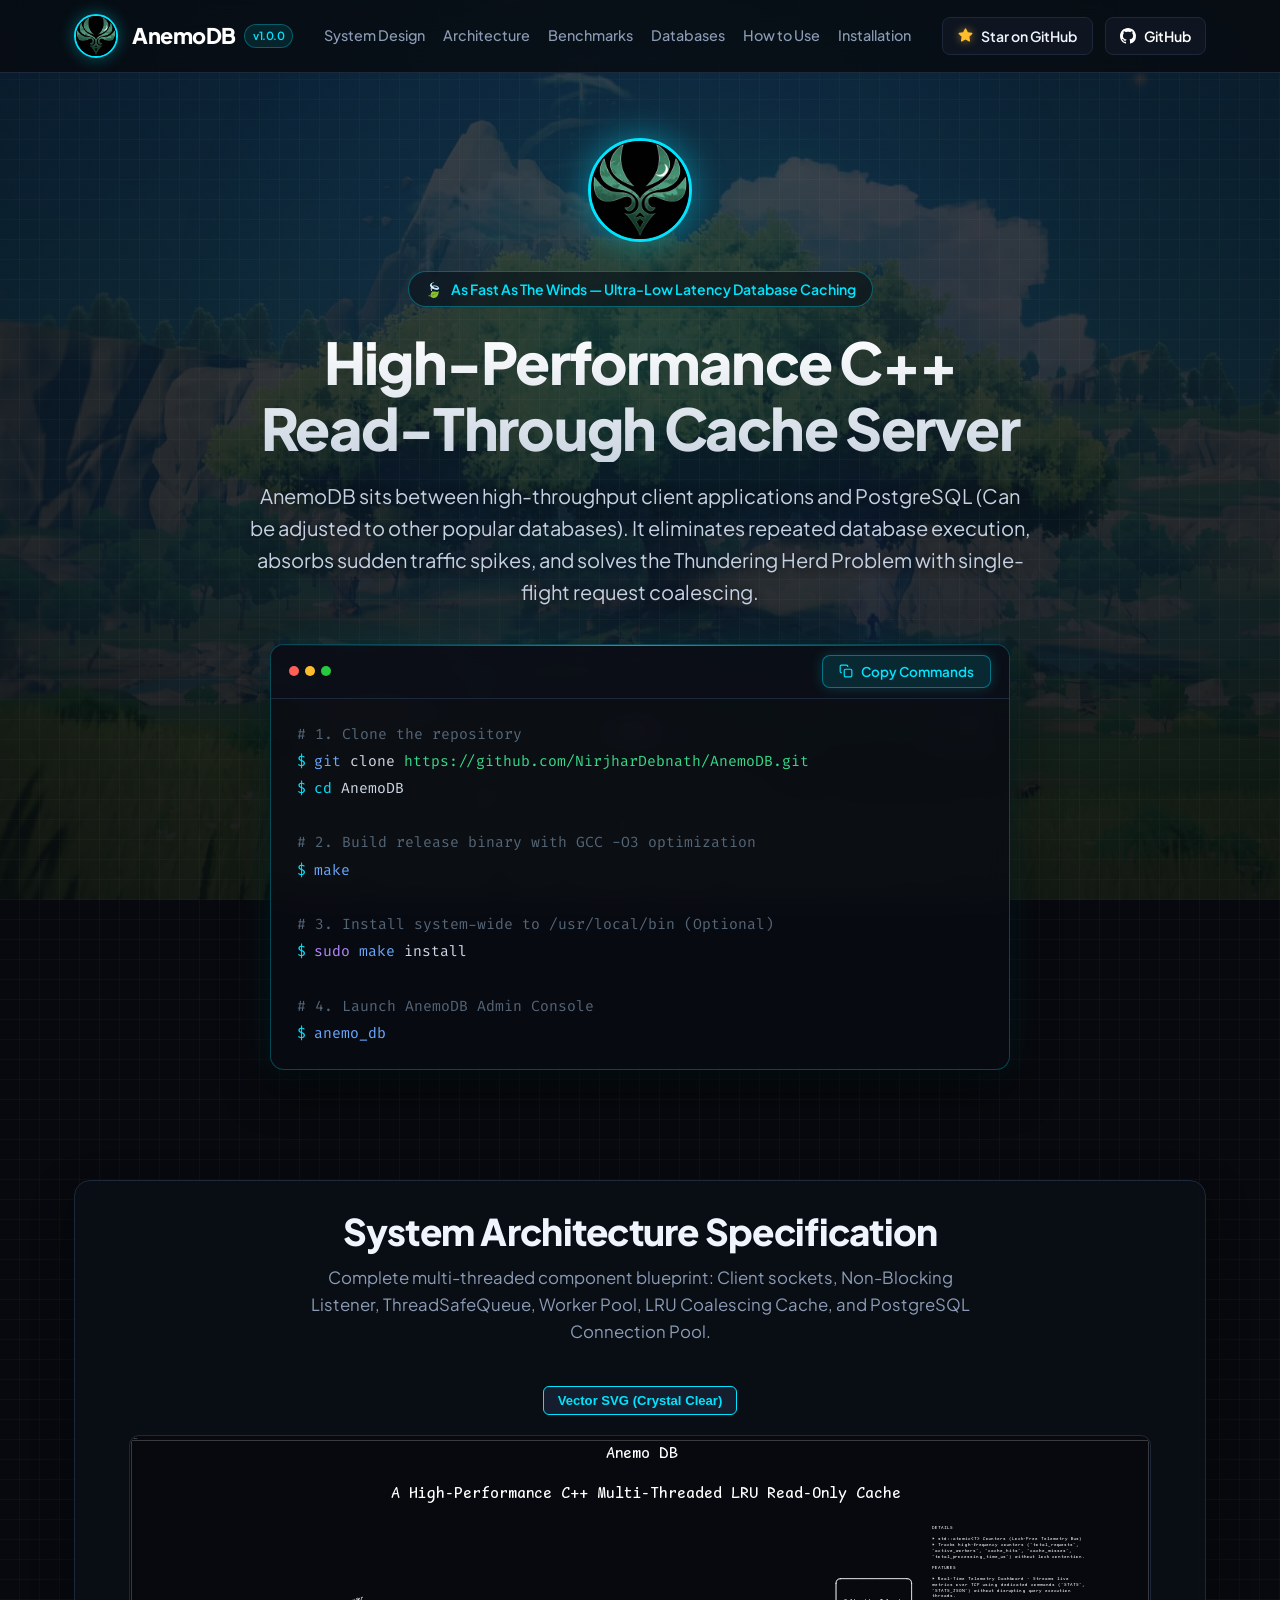
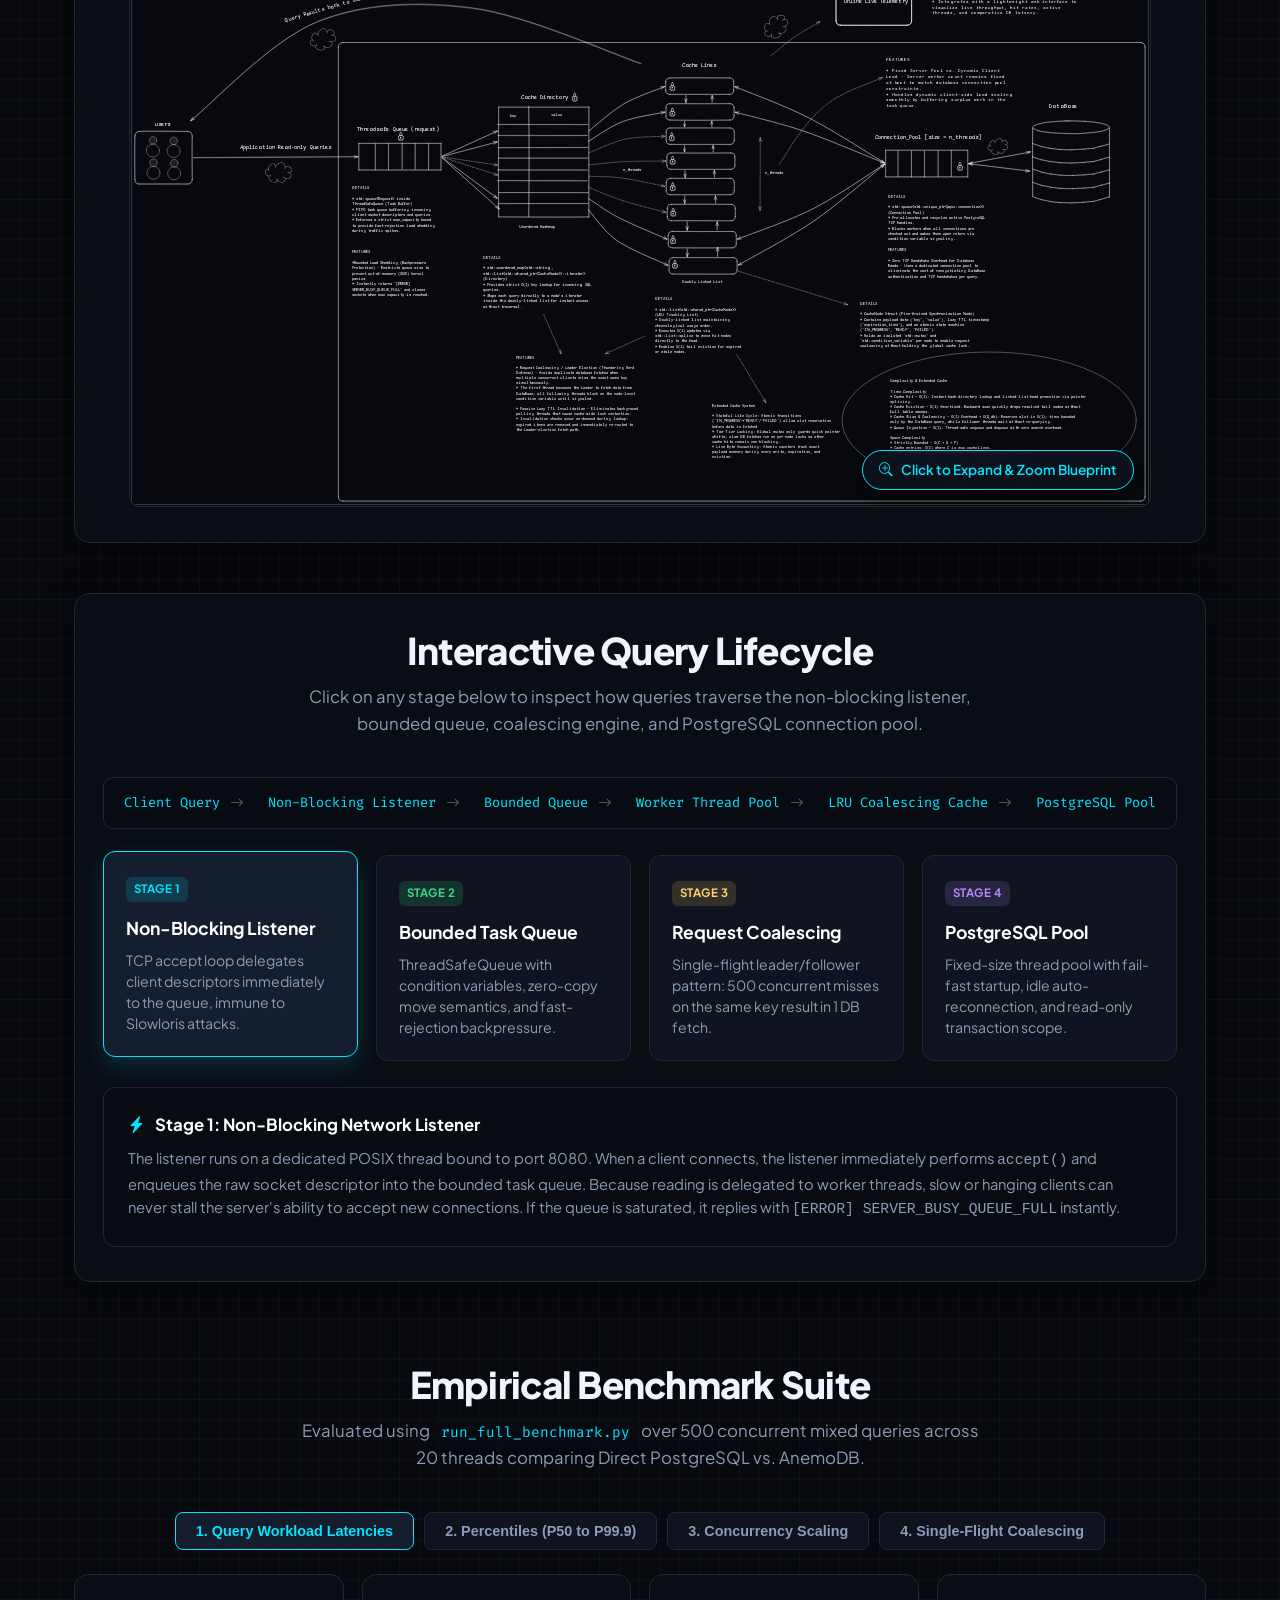
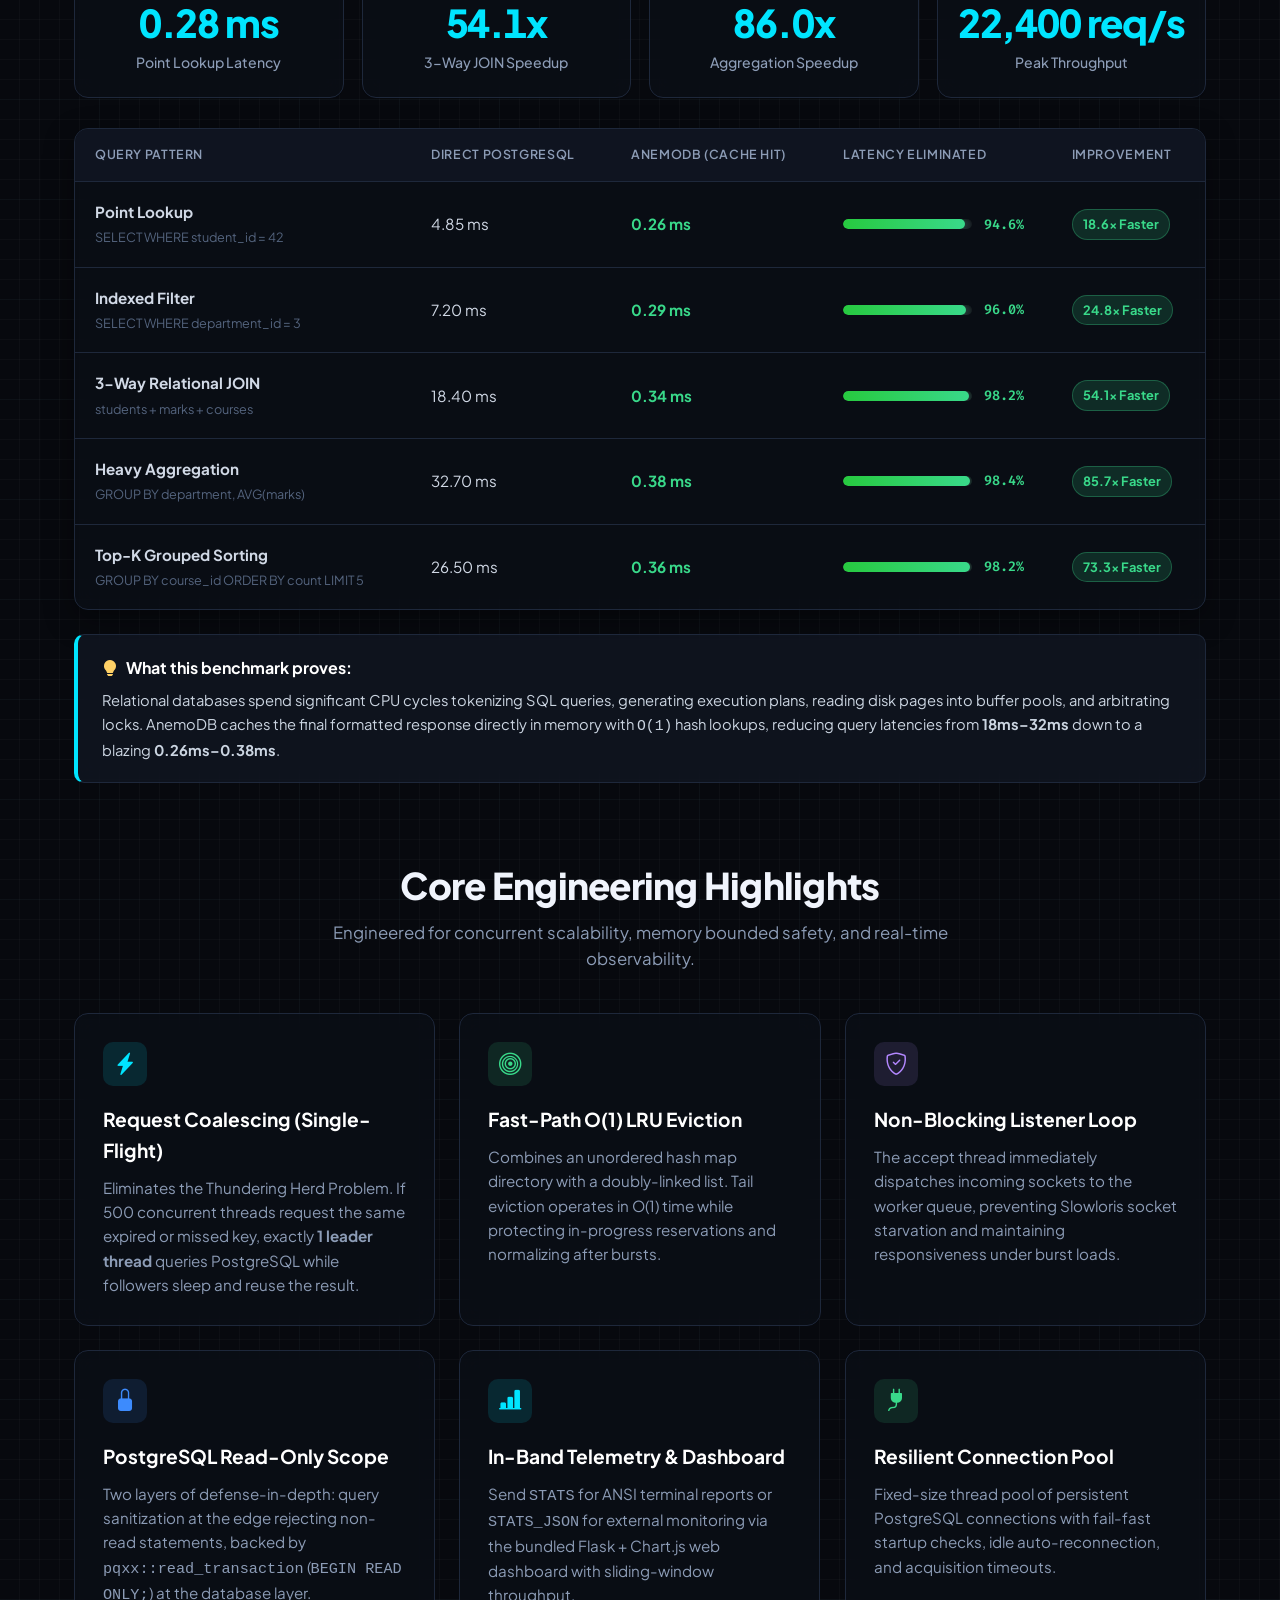
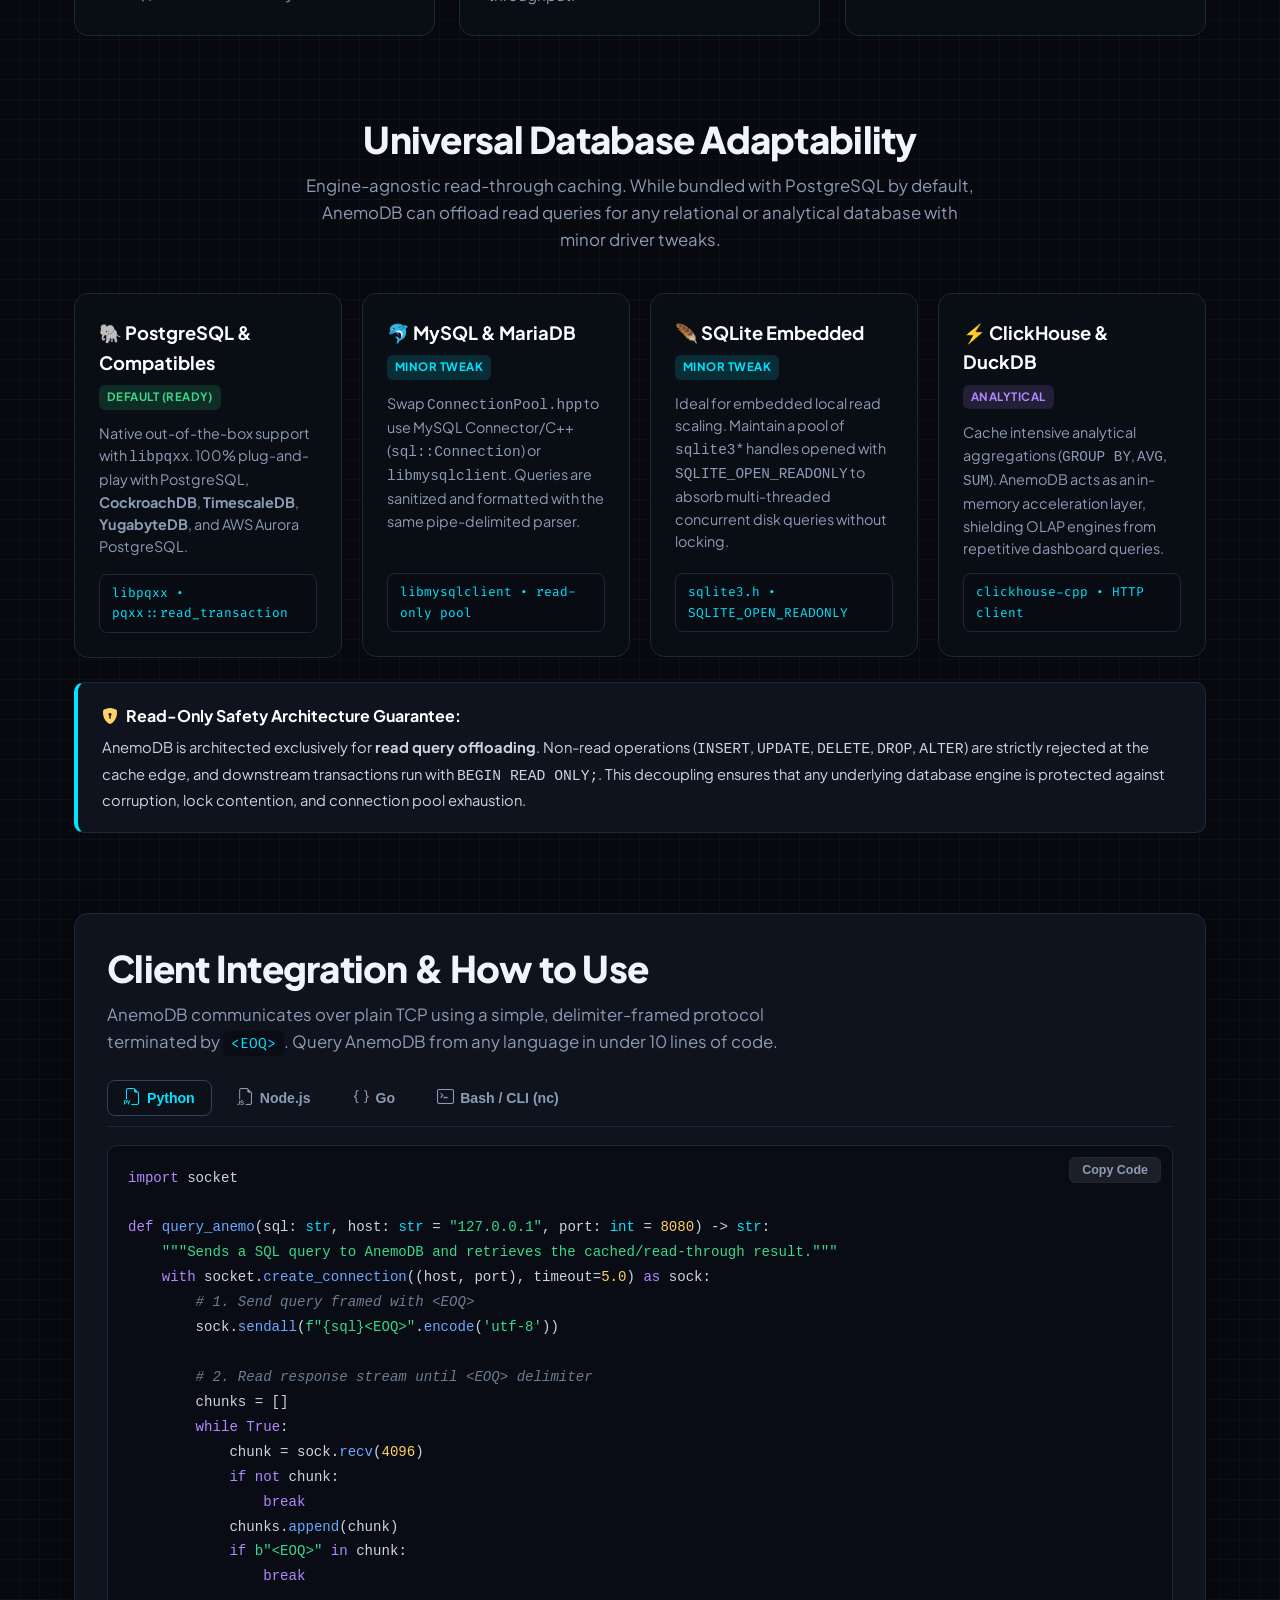
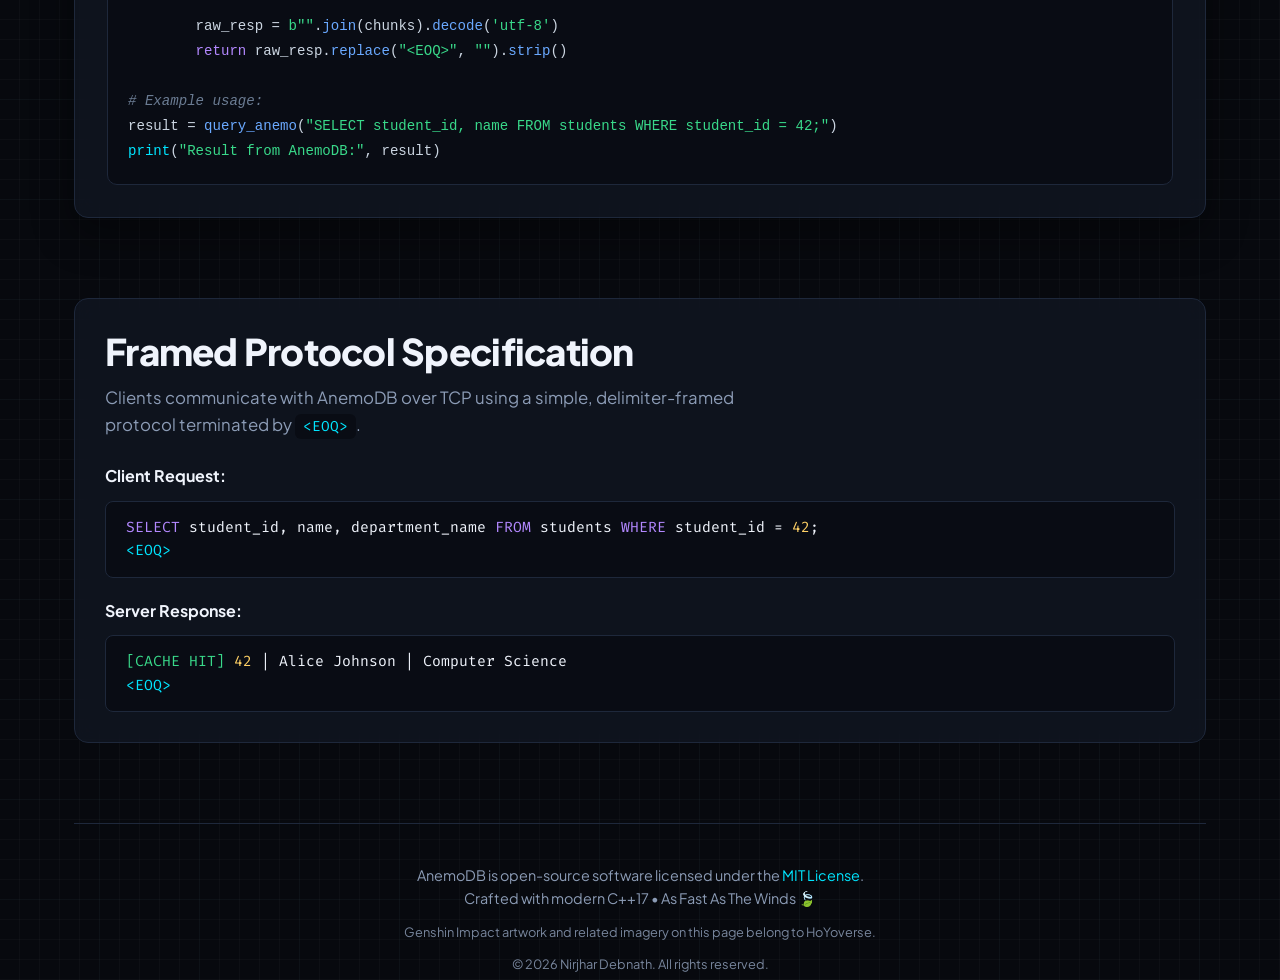
==== commit 057ff8b2: "Add all-rights-reserved line to docs site footer Co-authored-by: NirjharDebnath <180543666+NirjharDe" ====
--- a/docs/index.html
+++ b/docs/index.html
@@ -723,6 +723,9 @@
             <p class="footer-credit">
                 Genshin Impact artwork and related imagery on this page belong to HoYoverse.
             </p>
+            <p class="footer-credit">
+                © 2026 Nirjhar Debnath. All rights reserved.
+            </p>
         </footer>
     </div>
 
--- a/docs/style.css
+++ b/docs/style.css
@@ -33,6 +33,8 @@
     /* Keeps anchor targets clear of the sticky header */
     scroll-padding-top: 88px;
     -webkit-text-size-adjust: 100%;
+    overflow-x: hidden;
+    max-width: 100%;
 }
 
 :focus-visible {
@@ -56,6 +58,7 @@
     color: var(--text-main);
     line-height: 1.6;
     overflow-x: hidden;
+    max-width: 100%;
     position: relative;
 }
 
@@ -84,7 +87,7 @@
     top: 0;
     left: 50%;
     transform: translateX(-50%);
-    width: 1200px;
+    width: min(1200px, 100%);
     height: 650px;
     background: radial-gradient(circle, rgba(0, 229, 255, 0.08) 0%, rgba(61, 139, 253, 0.03) 40%, transparent 70%);
     z-index: 0;
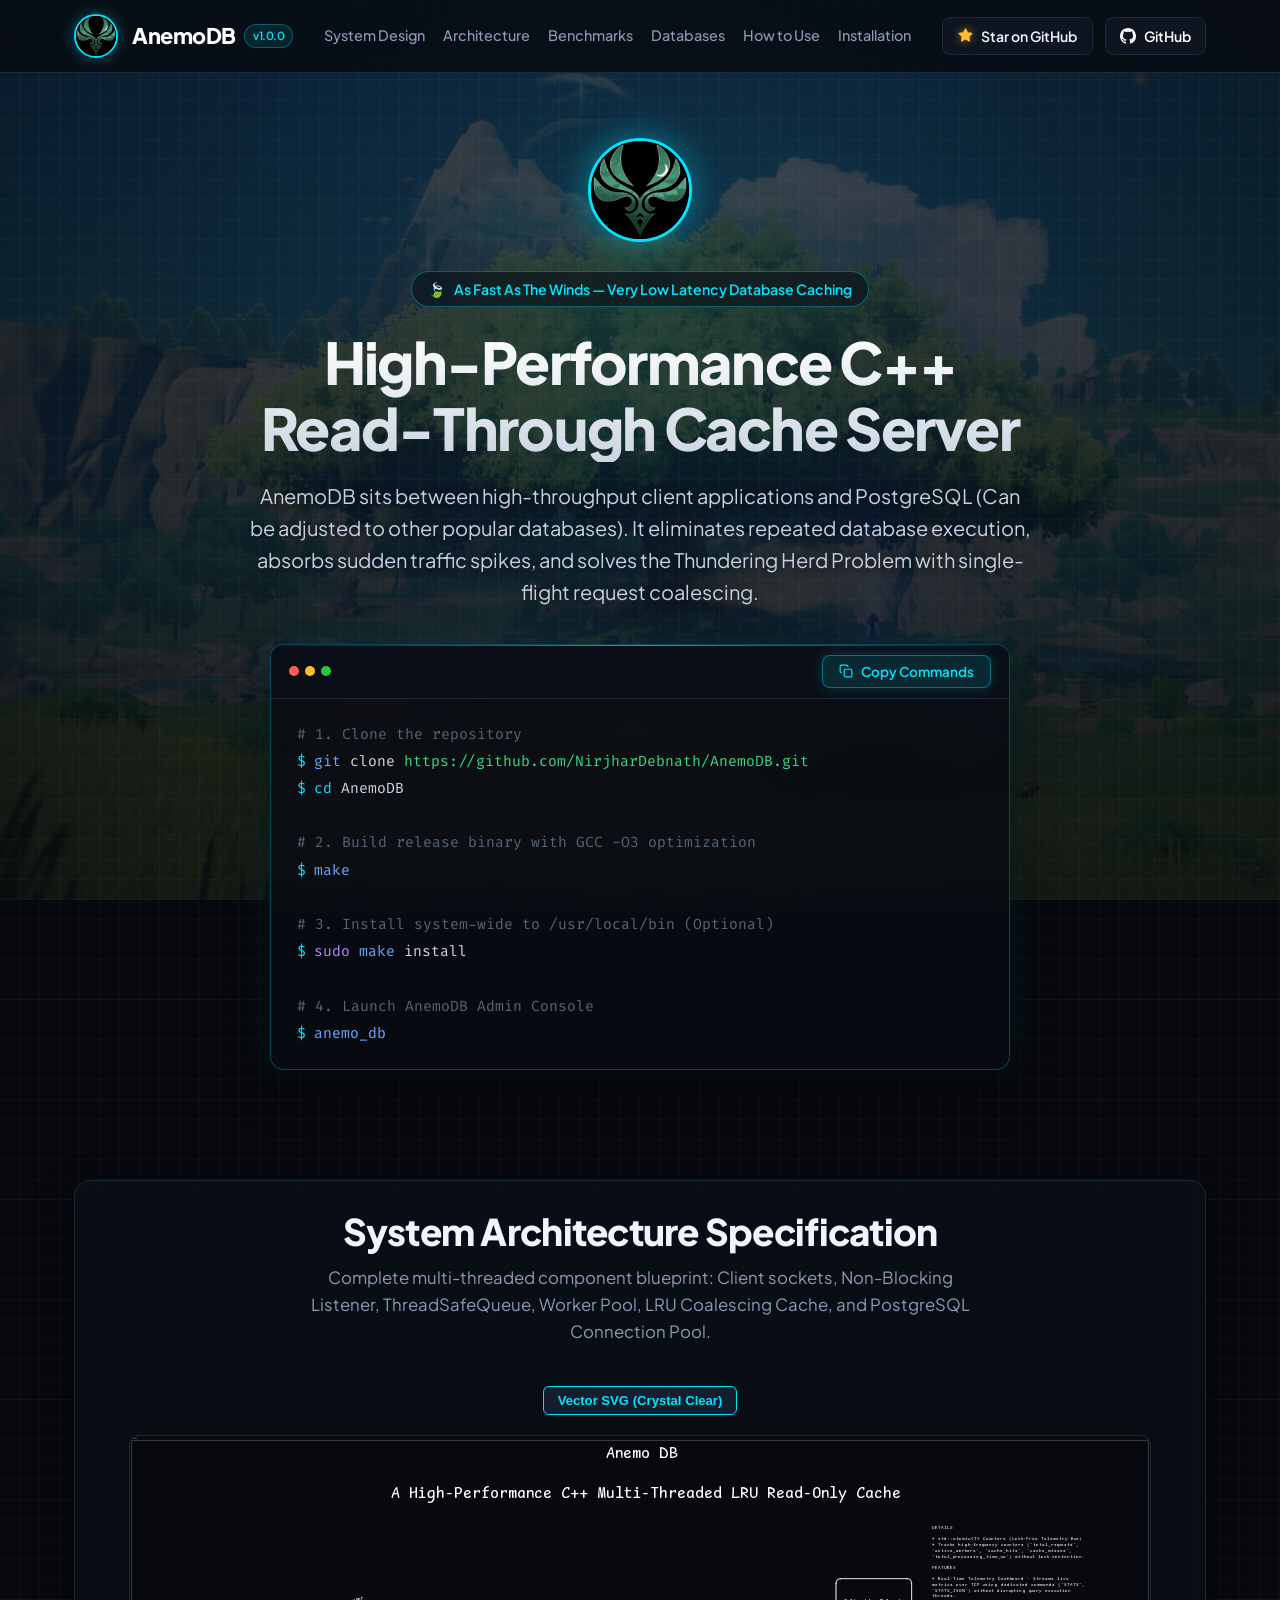
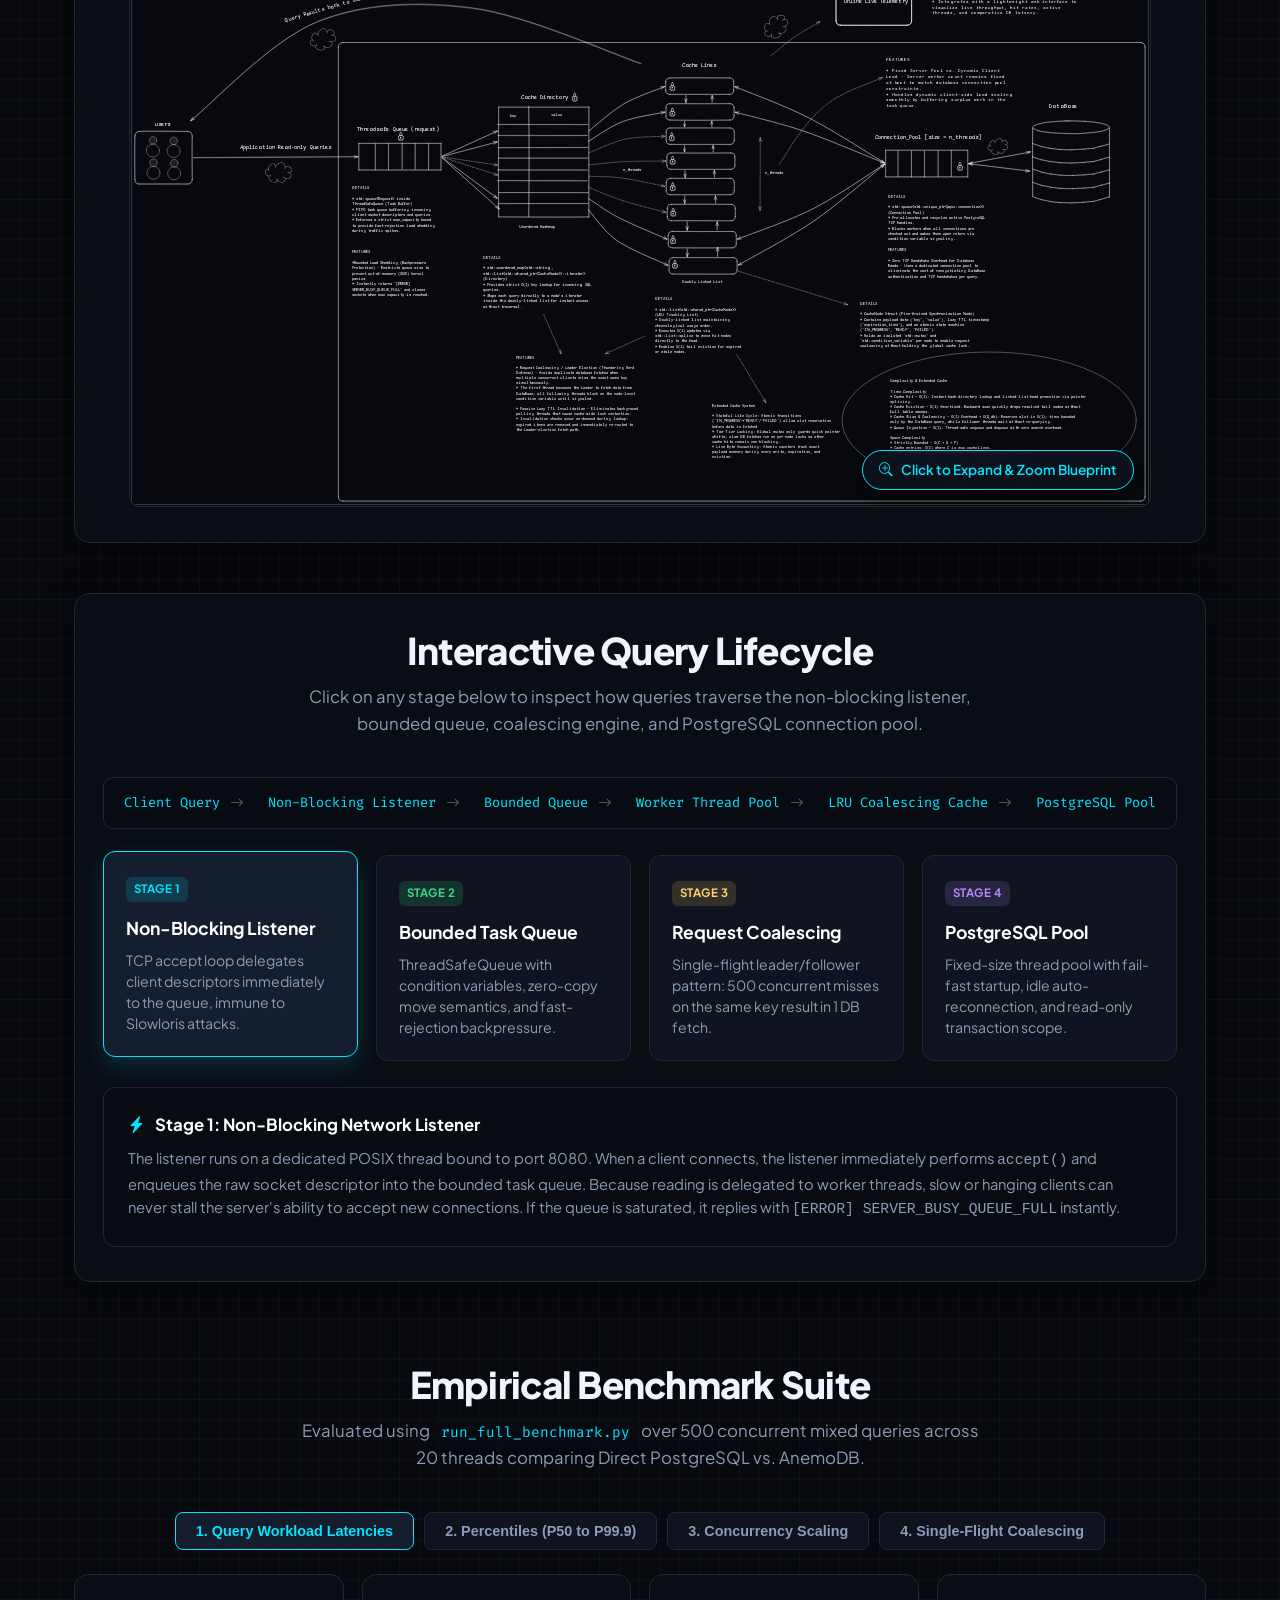
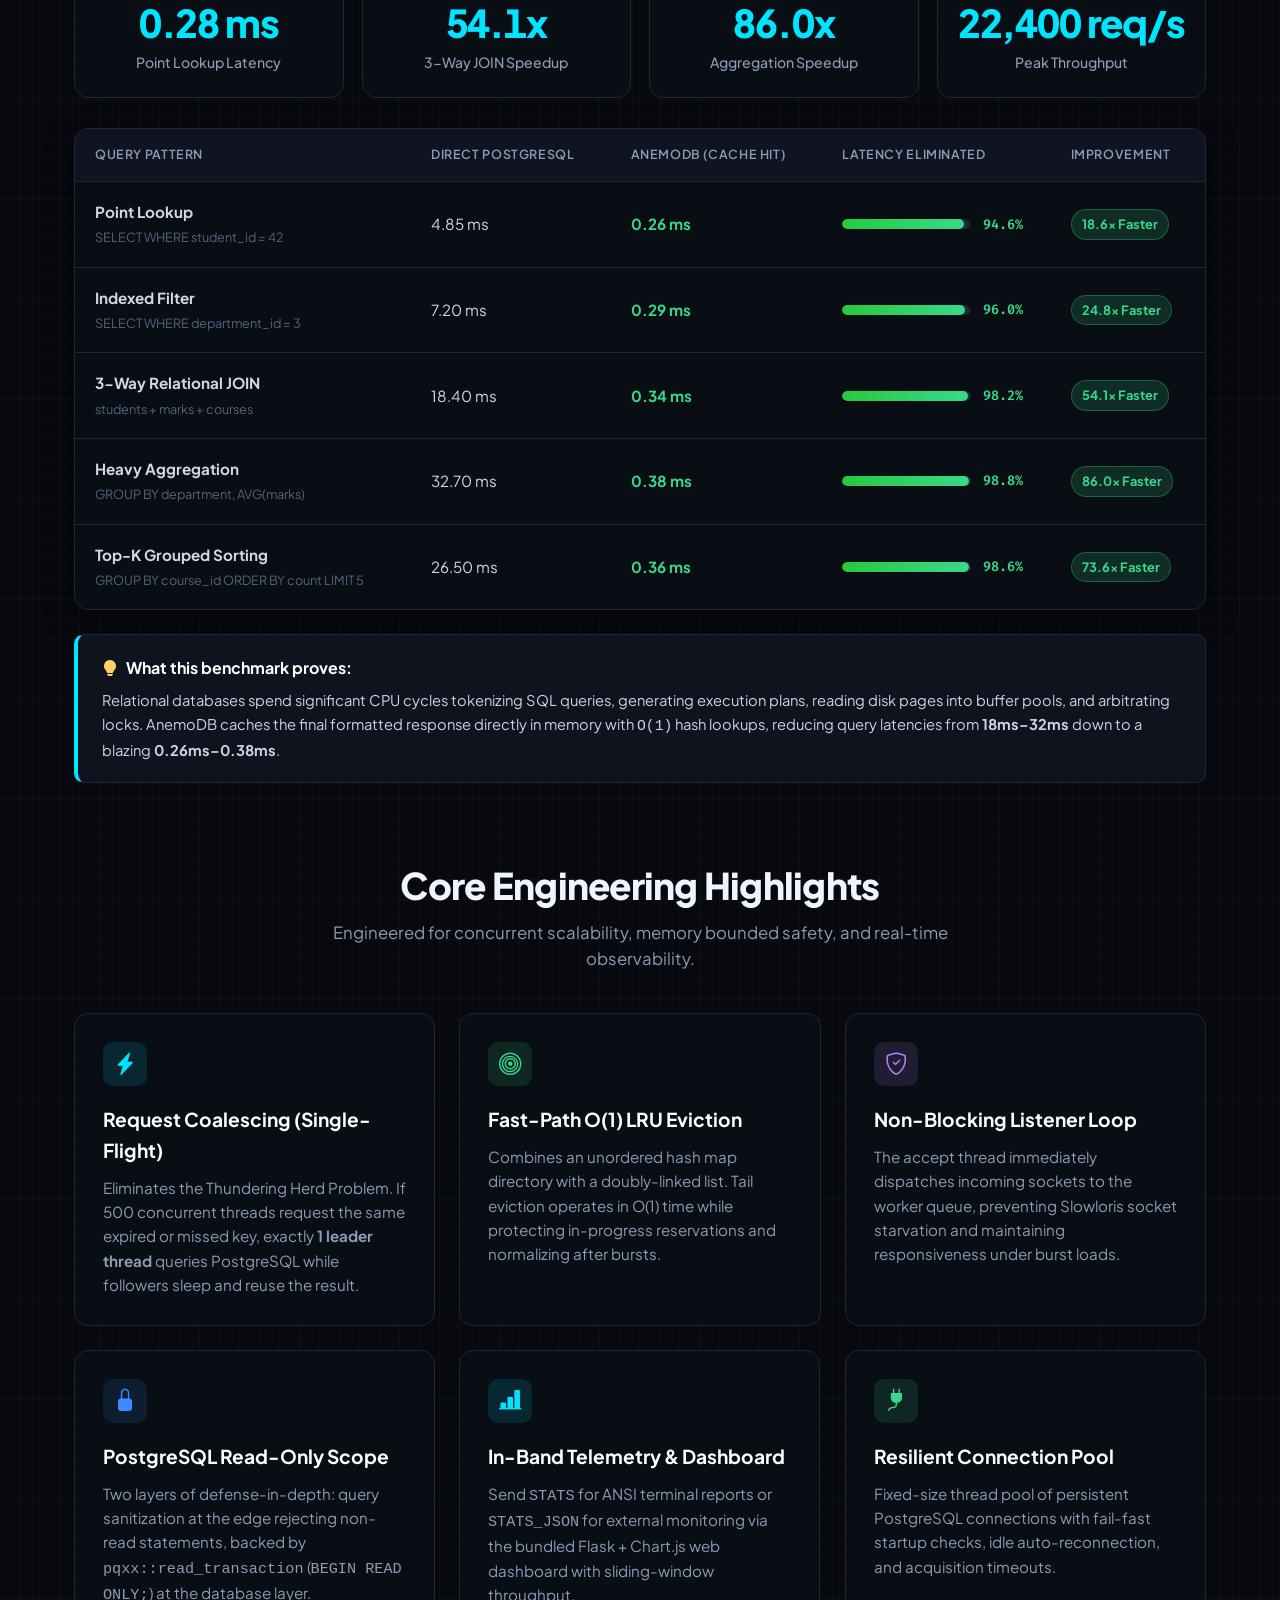
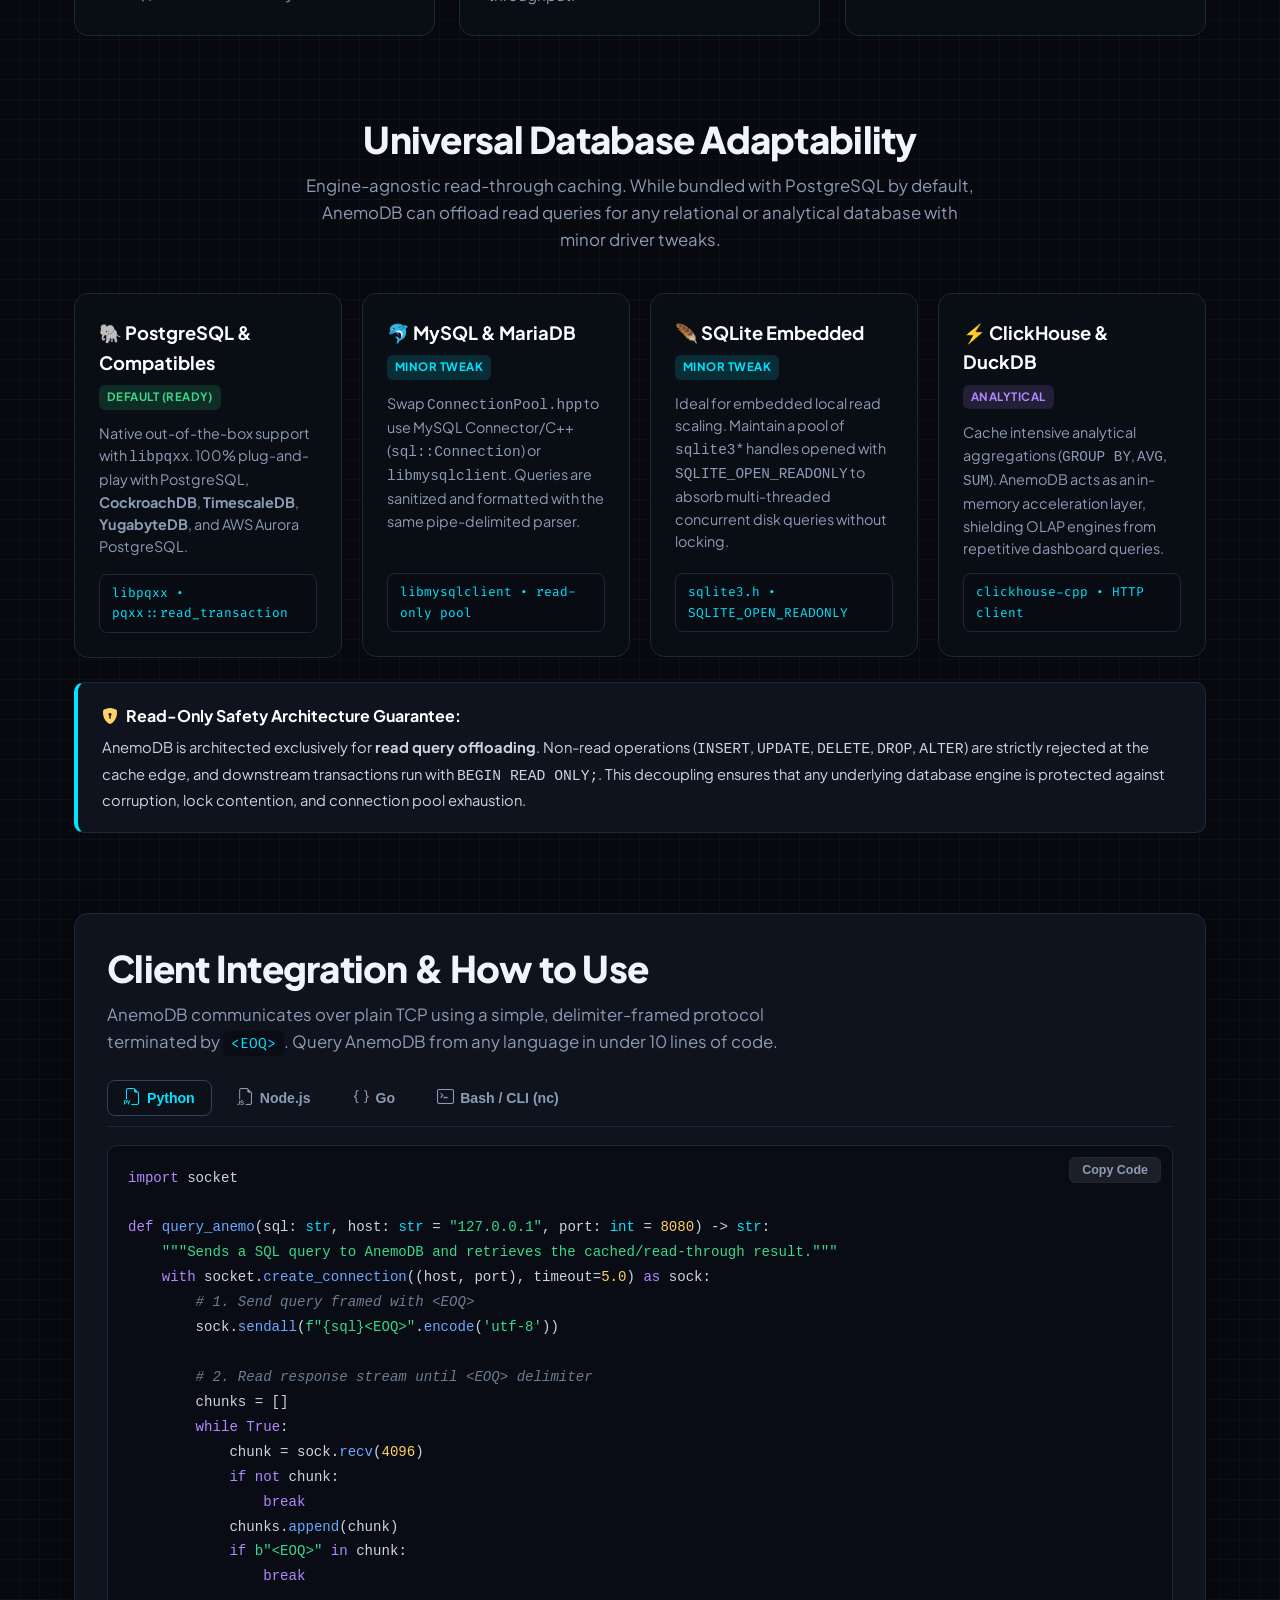
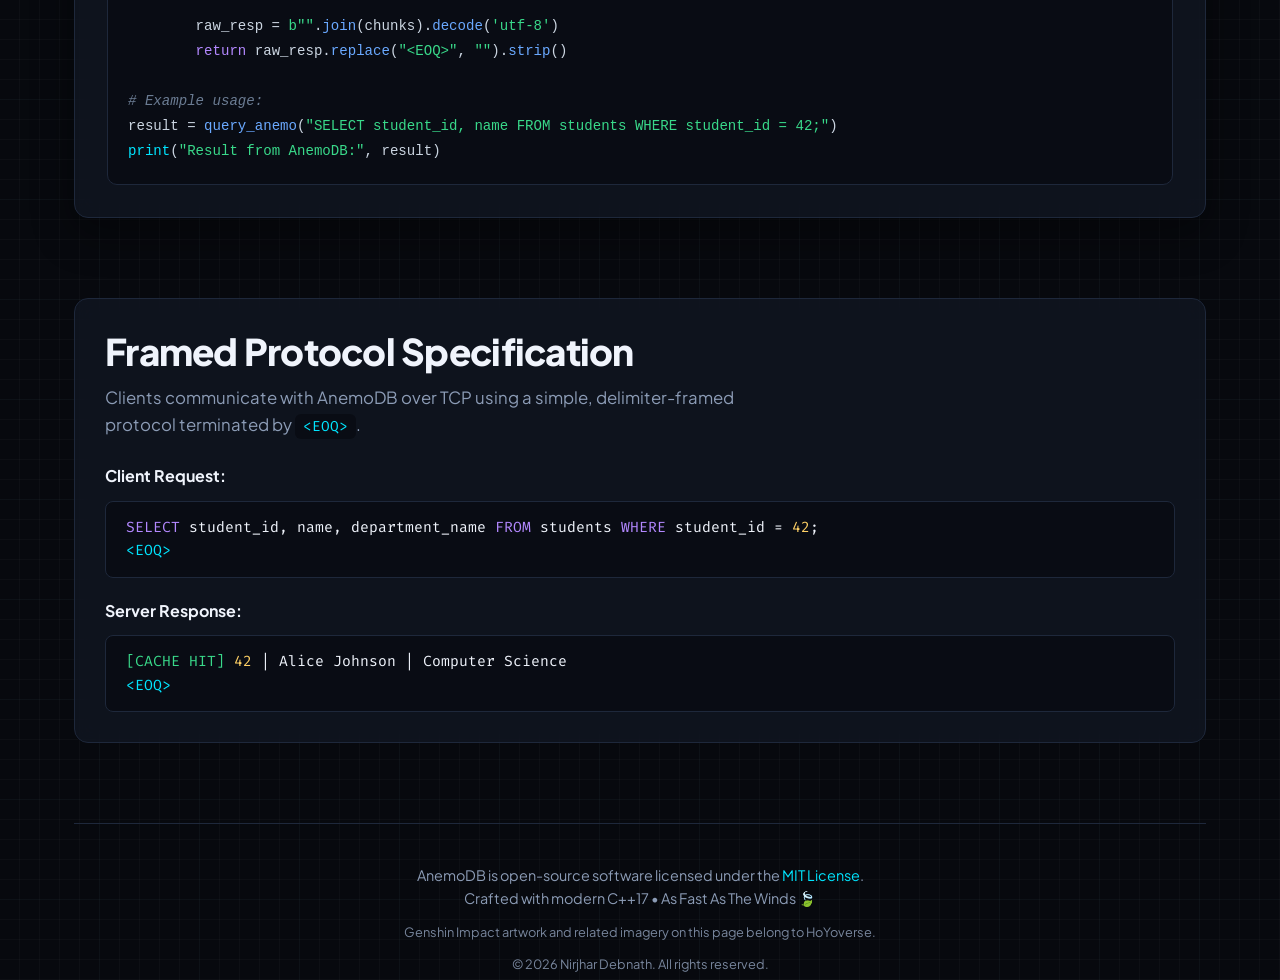
==== commit 66d10235: "Update tagline for latency description" ====
--- a/docs/index.html
+++ b/docs/index.html
@@ -64,7 +64,7 @@
             </div>
             <div>
                 <div class="tagline">
-                    <span>🍃</span> As Fast As The Winds — Ultra-Low Latency Database Caching
+                    <span>🍃</span> As Fast As The Winds — Very Low Latency Database Caching
                 </div>
             </div>
             <h1>High-Performance C++ Read-Through Cache Server</h1>
@@ -745,4 +745,4 @@
     <!-- Modular Script -->
     <script src="script.js"></script>
 </body>
-</html>+</html>
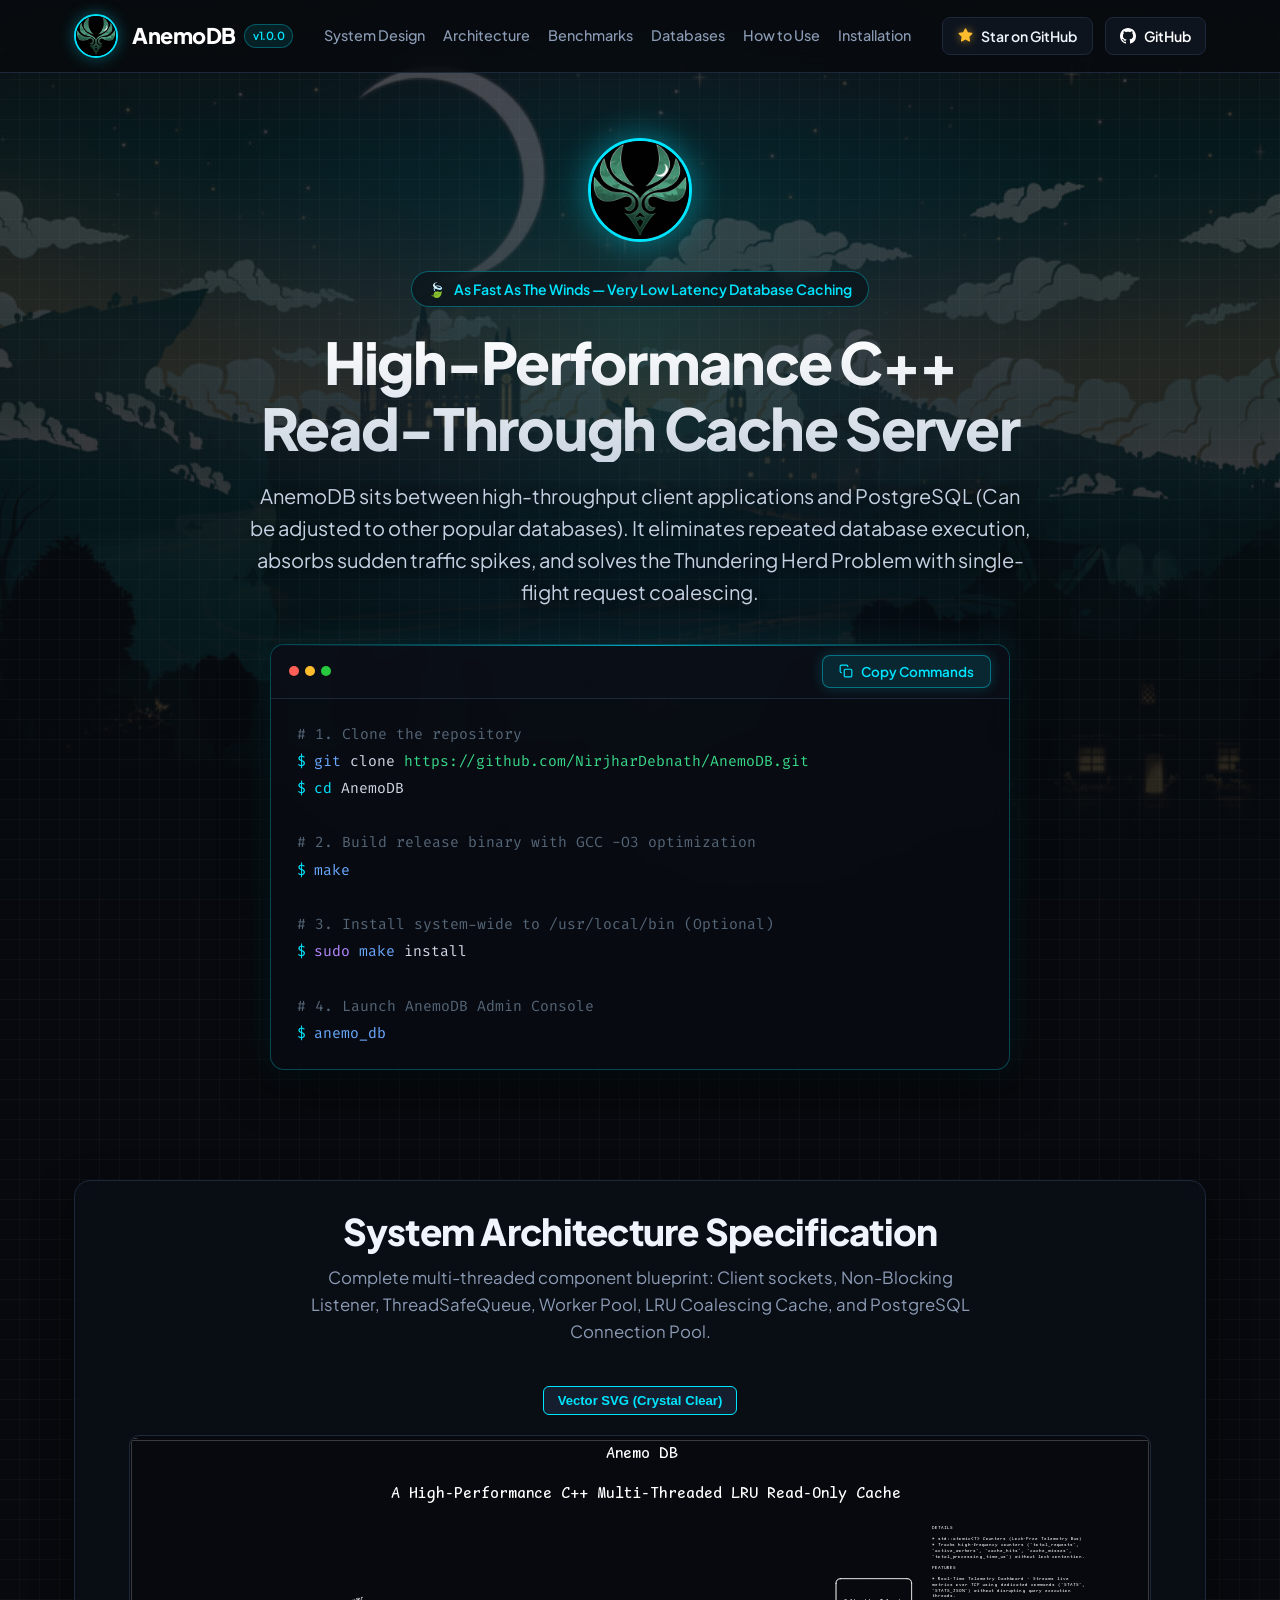
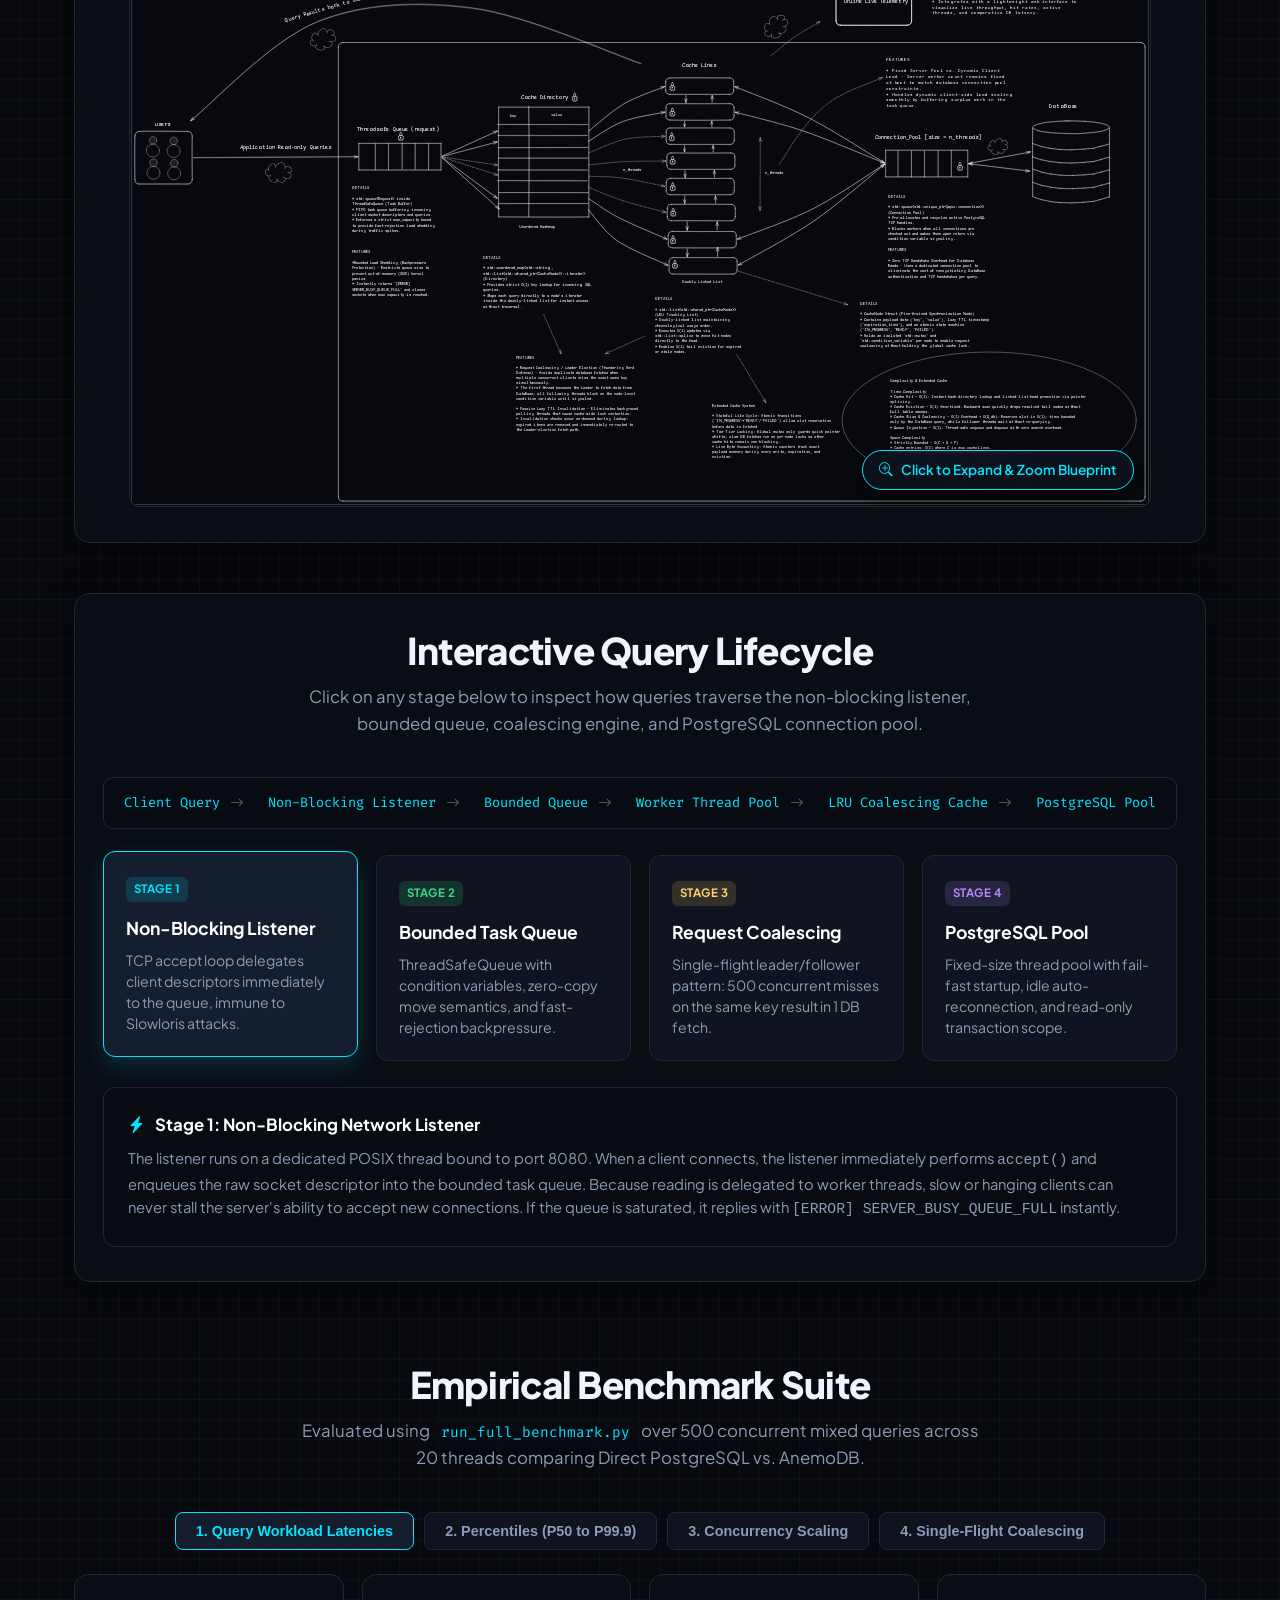
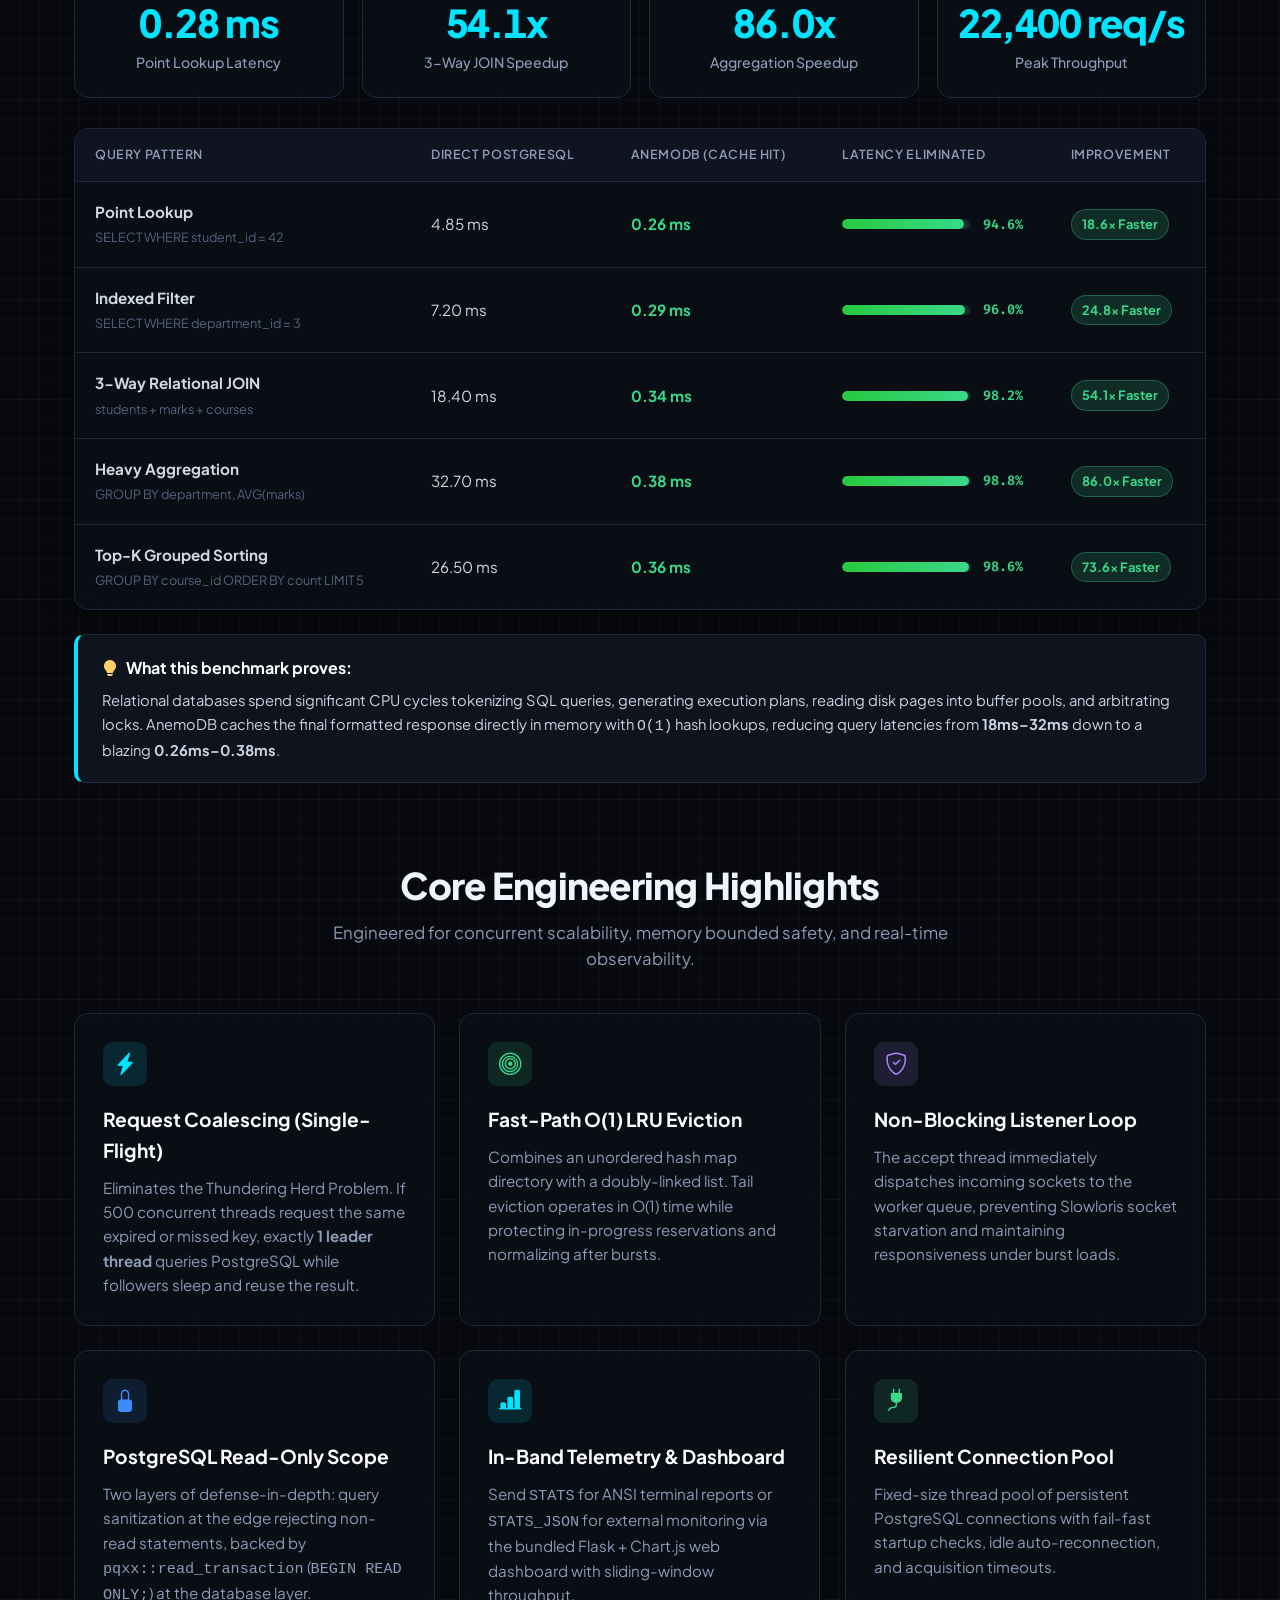
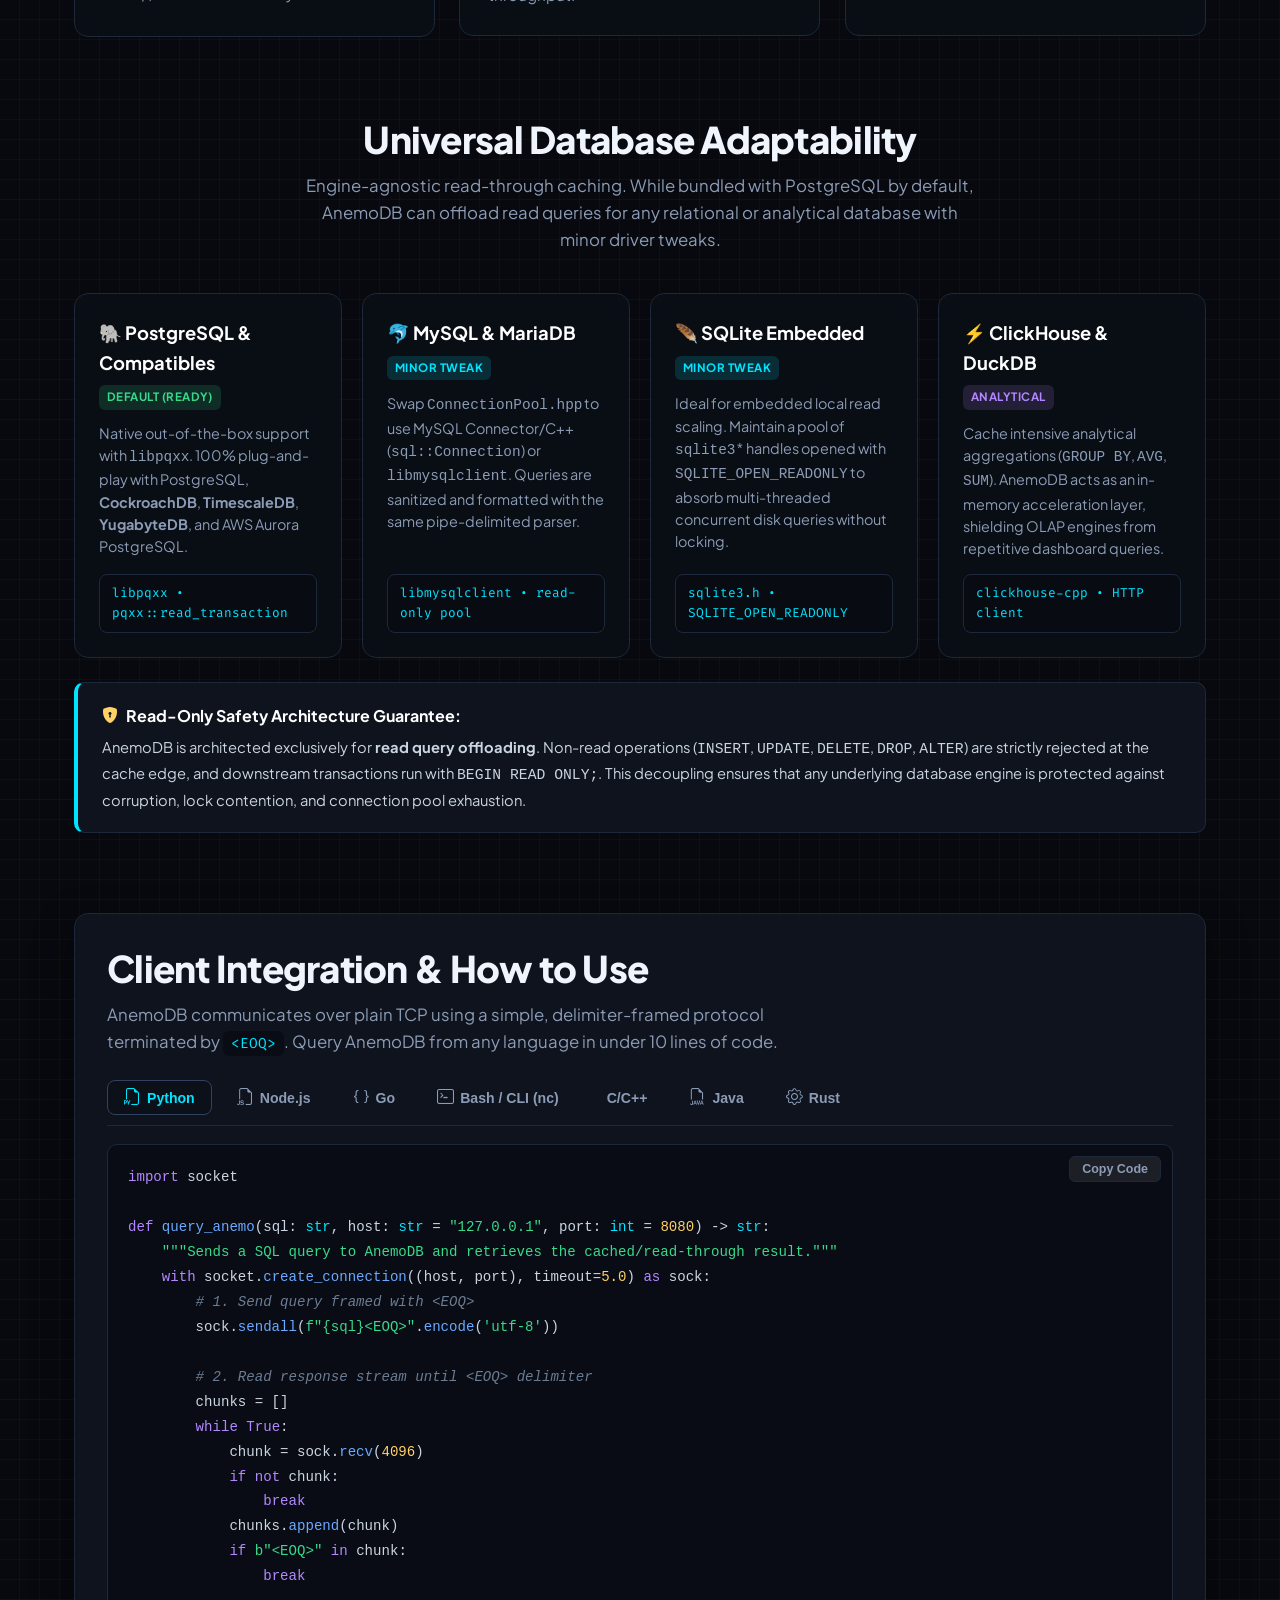
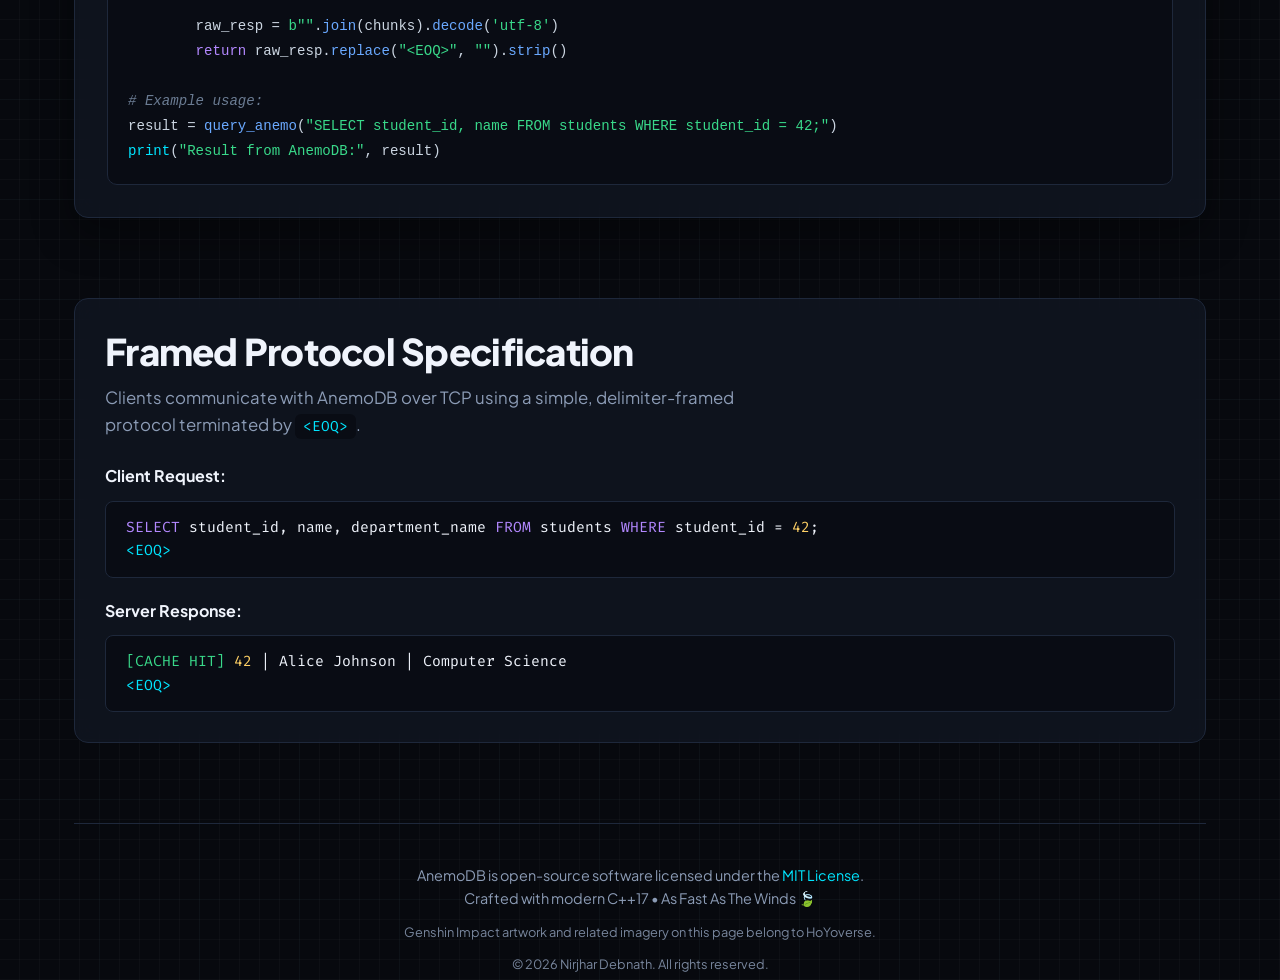
==== commit 52b36152: "Rename index_updated.html to index.html" ====
--- a/docs/index.html
+++ b/docs/index.html
@@ -581,6 +581,9 @@
                 <button class="code-tab-btn" onclick="switchCodeTab('node')"><i class="bi bi-filetype-js" aria-hidden="true"></i> Node.js</button>
                 <button class="code-tab-btn" onclick="switchCodeTab('go')"><i class="bi bi-braces" aria-hidden="true"></i> Go</button>
                 <button class="code-tab-btn" onclick="switchCodeTab('bash')"><i class="bi bi-terminal" aria-hidden="true"></i> Bash / CLI (nc)</button>
+                <button class="code-tab-btn" onclick="switchCodeTab('cpp')"><i class="bi bi-filetype-cpp" aria-hidden="true"></i> C/C++</button>
+                <button class="code-tab-btn" onclick="switchCodeTab('java')"><i class="bi bi-filetype-java" aria-hidden="true"></i> Java</button>
+                <button class="code-tab-btn" onclick="switchCodeTab('rust')"><i class="bi bi-gear" aria-hidden="true"></i> Rust</button>
             </div>
 
             <!-- Python Pane -->
@@ -692,6 +695,134 @@
 # 3. Fetch JSON metrics for Prometheus or Datadog
 echo "STATS_JSON&lt;EOQ&gt;" | nc localhost 8080</code></pre>
             </div>
+
+            <!-- C/C++ Pane -->
+            <div class="code-pane" id="codePane-cpp">
+                <button class="btn-copy-code" onclick="copySnippet('codeSnippet-cpp', this)">Copy Code</button>
+                <pre class="code-snippet" id="codeSnippet-cpp"><code>#include &lt;iostream&gt;
+#include &lt;string&gt;
+#include &lt;sys/socket.h&gt;
+#include &lt;arpa/inet.h&gt;
+#include &lt;unistd.h&gt;
+
+std::string queryAnemo(const std::string&amp; sql, const char* ip = "127.0.0.1", int port = 8080) {
+    int sock = socket(AF_INET, SOCK_STREAM, 0);
+    if (sock &lt; 0) return "Socket creation error";
+
+    struct sockaddr_in serv_addr;
+    serv_addr.sin_family = AF_INET;
+    serv_addr.sin_port = htons(port);
+    
+    if (inet_pton(AF_INET, ip, &amp;serv_addr.sin_addr) &lt;= 0) {
+        return "Invalid address";
+    }
+
+    if (connect(sock, (struct sockaddr*)&amp;serv_addr, sizeof(serv_addr)) &lt; 0) {
+        return "Connection failed";
+    }
+    
+    std::string payload = sql + "&lt;EOQ&gt;";
+    send(sock, payload.c_str(), payload.length(), 0);
+
+    char buffer[4096] = {0};
+    std::string response;
+    while (read(sock, buffer, 4096) &gt; 0) {
+        response += buffer;
+        if (response.find("&lt;EOQ&gt;") != std::string::npos) break;
+    }
+    close(sock);
+
+    size_t pos = response.find("&lt;EOQ&gt;");
+    if (pos != std::string::npos) response.erase(pos);
+    
+    return response;
+}
+
+int main() {
+    std::string res = queryAnemo("SELECT student_id, name FROM students WHERE student_id = 42;");
+    std::cout &lt;&lt; "Result from AnemoDB: " &lt;&lt; res &lt;&lt; std::endl;
+    return 0;
+}</code></pre>
+            </div>
+
+            <!-- Java Pane -->
+            <div class="code-pane" id="codePane-java">
+                <button class="btn-copy-code" onclick="copySnippet('codeSnippet-java', this)">Copy Code</button>
+                <pre class="code-snippet" id="codeSnippet-java"><code>import java.io.InputStream;
+import java.io.OutputStream;
+import java.net.Socket;
+import java.nio.charset.StandardCharsets;
+
+public class AnemoClient {
+    public static String queryAnemo(String sql, String host, int port) throws Exception {
+        try (Socket socket = new Socket(host, port)) {
+            OutputStream out = socket.getOutputStream();
+            InputStream in = socket.getInputStream();
+
+            String payload = sql + "&lt;EOQ&gt;";
+            out.write(payload.getBytes(StandardCharsets.UTF_8));
+            out.flush();
+
+            StringBuilder response = new StringBuilder();
+            byte[] buffer = new byte[4096];
+            int bytesRead;
+            while ((bytesRead = in.read(buffer)) != -1) {
+                response.append(new String(buffer, 0, bytesRead, StandardCharsets.UTF_8));
+                if (response.toString().contains("&lt;EOQ&gt;")) {
+                    break;
+                }
+            }
+            return response.toString().replace("&lt;EOQ&gt;", "").trim();
+        }
+    }
+
+    public static void main(String[] args) {
+        try {
+            String res = queryAnemo("SELECT student_id, name FROM students WHERE student_id = 42;", "127.0.0.1", 8080);
+            System.out.println("Result from AnemoDB: " + res);
+        } catch (Exception e) {
+            e.printStackTrace();
+        }
+    }
+}</code></pre>
+            </div>
+
+            <!-- Rust Pane -->
+            <div class="code-pane" id="codePane-rust">
+                <button class="btn-copy-code" onclick="copySnippet('codeSnippet-rust', this)">Copy Code</button>
+                <pre class="code-snippet" id="codeSnippet-rust"><code>use std::io::{Read, Write};
+use std::net::TcpStream;
+
+fn query_anemo(sql: &amp;str) -&gt; std::io::Result&lt;String&gt; {
+    let mut stream = TcpStream::connect("127.0.0.1:8080")?;
+    
+    let payload = format!("{}&lt;EOQ&gt;", sql);
+    stream.write_all(payload.as_bytes())?;
+    
+    let mut response = String::new();
+    let mut buffer = [0; 4096];
+    
+    loop {
+        let bytes_read = stream.read(&amp;mut buffer)?;
+        if bytes_read == 0 {
+            break;
+        }
+        response.push_str(&amp;String::from_utf8_lossy(&amp;buffer[..bytes_read]));
+        if response.contains("&lt;EOQ&gt;") {
+            break;
+        }
+    }
+    
+    Ok(response.replace("&lt;EOQ&gt;", "").trim().to_string())
+}
+
+fn main() {
+    match query_anemo("SELECT student_id, name FROM students WHERE student_id = 42;") {
+        Ok(res) =&gt; println!("Result from AnemoDB: {}", res),
+        Err(e) =&gt; eprintln!("Error: {}", e),
+    }
+}</code></pre>
+            </div>
         </section>
 
         <!-- ───────── PROTOCOL SPECIFICATION ───────── -->
--- a/docs/style.css
+++ b/docs/style.css
@@ -77,7 +77,7 @@
             rgba(7, 9, 14, 0.74) 0%,
             rgba(7, 9, 14, 0.8) 45%,
             rgba(7, 9, 14, 0.88) 100%),
-        url('assets/bg-tree.webp') center / cover no-repeat;
+        url('assets/mondstadt.jpg') center / cover no-repeat;
     animation: fade-in 1.2s ease backwards;
 }
 
